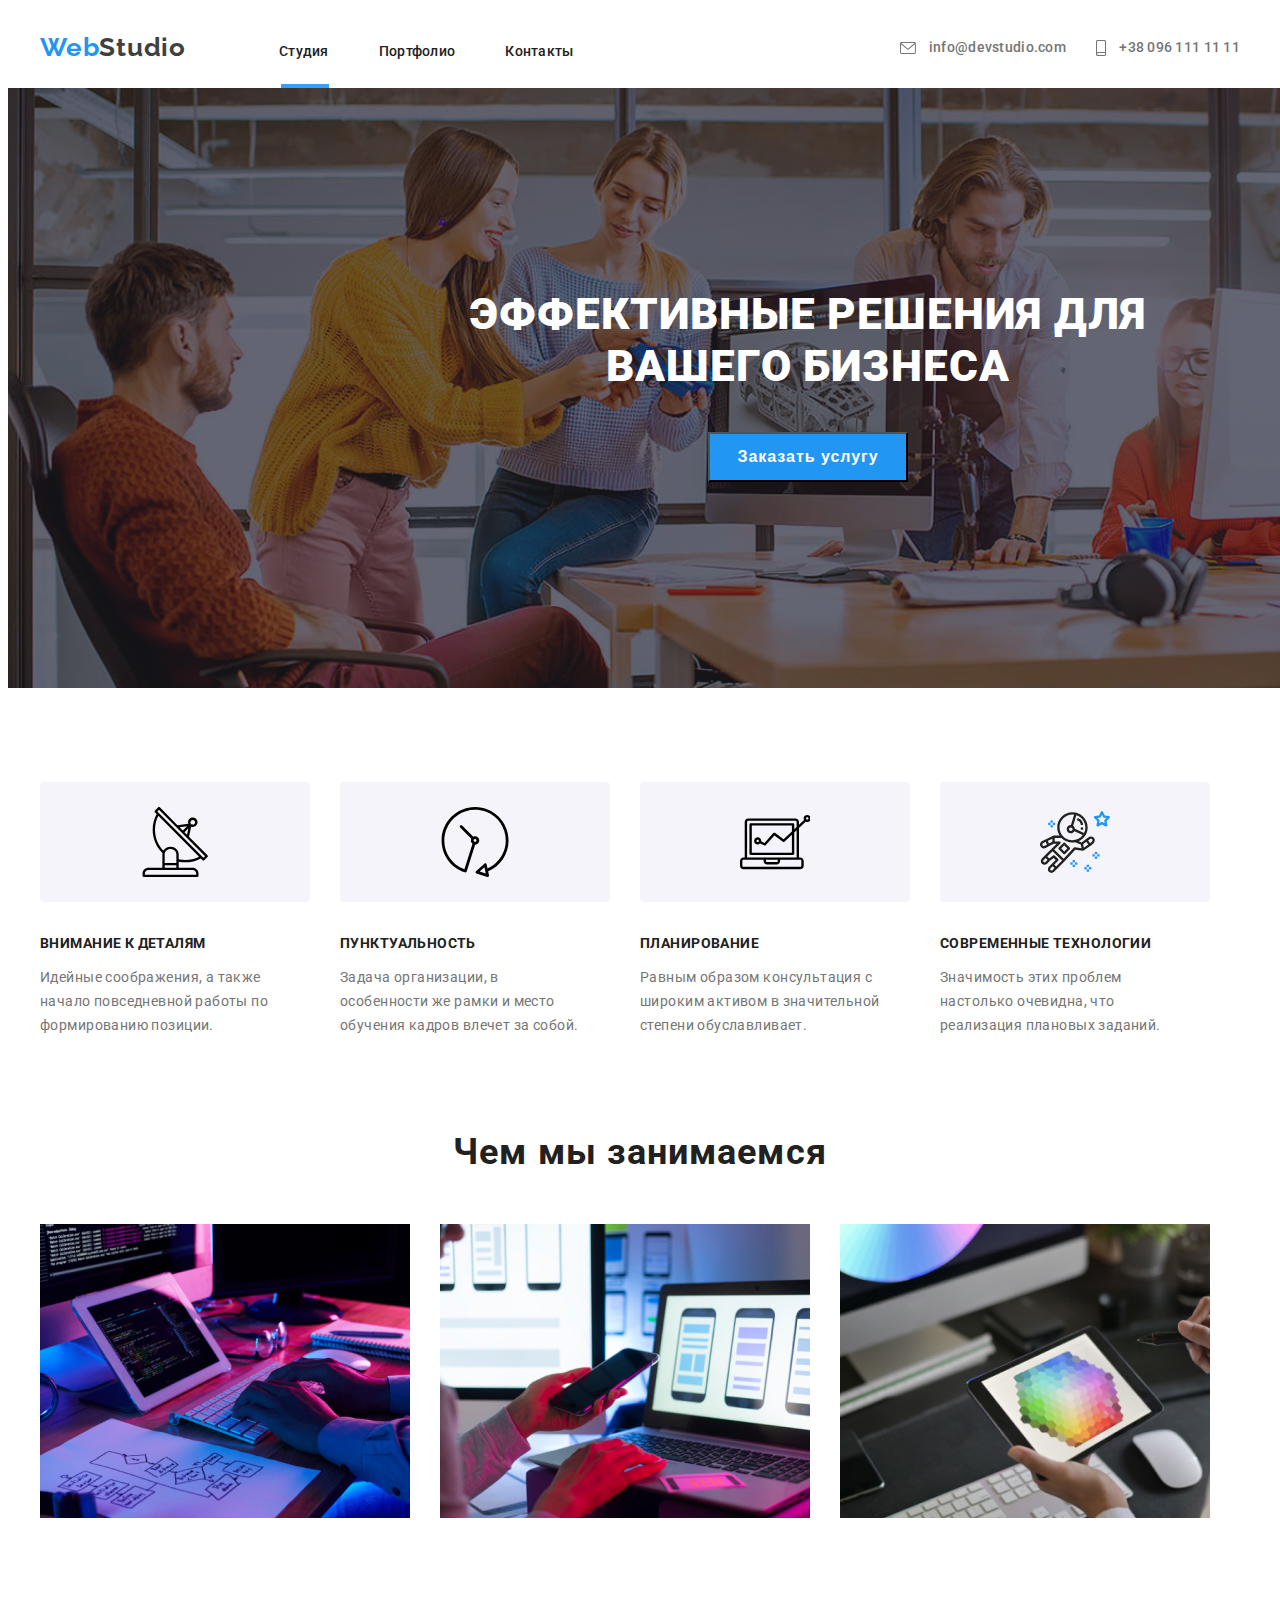
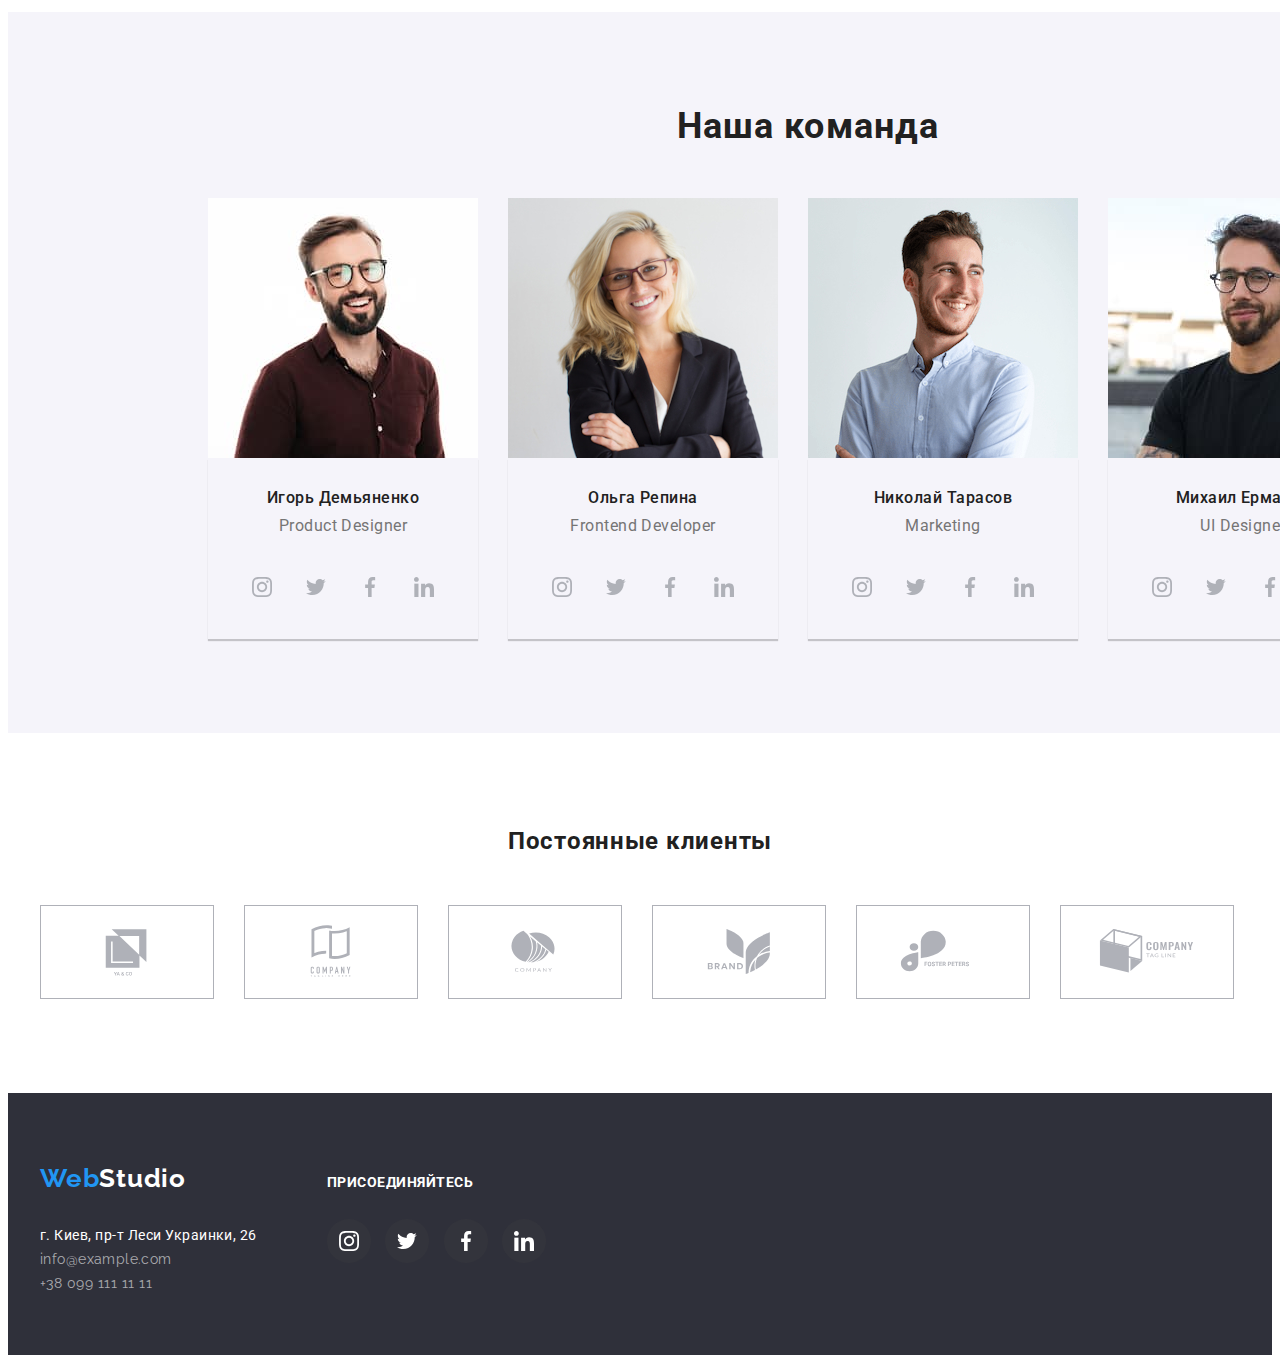
==== index.html @ 70ceb557 "Delete html tag and cleaned div" ====
<!DOCTYPE html>
<html lang="ru">

<head>
    <meta charset="UTF-8">
    <meta http-equiv="X-UA-Compatible" content="IE=edge">
    <meta name="viewport" content="width=device-width, initial-scale=1.0">
    <title>Document</title>
    <link rel="preconnect" href="https://fonts.googleapis.com">
    <link rel="preconnect" href="https://fonts.gstatic.com" crossorigin>
    <link
        href="https://fonts.googleapis.com/css2?family=Raleway:wght@700&family=Roboto:wght@400;500;700;900&display=swap"
        rel="stylesheet">
    <link rel="stylesheet" href="https://cdnjs.cloudflare.com/ajax/libs/modern-normalize/1.1.0/modern-normalize.min.css"
        integrity="sha512-wpPYUAdjBVSE4KJnH1VR1HeZfpl1ub8YT/NKx4PuQ5NmX2tKuGu6U/JRp5y+Y8XG2tV+wKQpNHVUX03MfMFn9Q=="
        crossorigin="anonymous" referrerpolicy="no-referrer" />
    <link rel="stylesheet" href="./css/style.css"> 
</head>

<body class="basic-element">
    <header class="navigation">
        <!-- Main navigation unit -->
        <div class="container header-contents ">
            <nav class="nav-container">
                <a target="_self" href="./index.html" aria-label="Ссылка на страницу" class="logo page-for-logo"><span
                        class="bluecolor">Web</span>Studio</a>

                <ul class="site-nav first-site-unit">
                    <li class="item-1"><a class="link current link-1" href="">Студия</a></li>
                    <li><a class="link link-1 " href="./portfolio.html" target="_self">Портфолио</a></li>
                    <li><a class="link link-1" href="">Контакты</a></li>
                </ul>
                
            </nav>
            <!-- Adress -->
               <ul class="list second-site-unit">
    <li class="contact"><a class="e-mail" href="mailto:info@devstudio.com">
            <svg class="contact-mail">
                <use href="./images/icons.svg/symbol-defs.svg#icon-mail-hover"></use>
            </svg>
            info@devstudio.com</a></li>
    <li class="contact-1"><a class="list-tel" href="tel.+380961111111">
            <svg>
                <use href="./images/icons.svg/symbol-defs.svg#icon-smartphone"></use>
            </svg>
            +38 096 111 11 11</a> </li>
</ul>
        </div>
    </header>
    <main class="caption">
        <section class="wrapper f-section" lang="ru">
            <div class="container container-hero">
                <h1 class="headline first-unit">Эффективные решения для вашего бизнеса</h1>
                <button class="btn button" data-modal-open type="button">Заказать услугу</button>
            </div>
        </section>
        <section class="section" lang="ru">
            <div class="container">
                <!--Characteristics of the company-->
                <h2 class="`title visually-hidden">Характеристики деятельности компании</h2> <!-- hidden -->
                <ul class="activity-list">
                    <li class="items">
                        <a class="rectangle" href="">
                            <svg class="pic-1" width="70" height="70">
                                <use href="./images/icons.svg/symbol-defs.svg#icon-workflow"></use>
                            </svg></a>
                        <h3>Внимание к деталям</h3>
                        <p class="item-1">Идейные соображения, а также начало повседневной работы по формированию позиции.<p>
                    </li>
                    <li class="items">
                        <a class="rectangle" href="">
                            <svg class="pic-1" width="70" height="70">
                                <use href="./images/icons.svg/symbol-defs.svg#icon-time"></use>
                            </svg></a>
                        <h3>ПУНКТУАЛЬНОСТЬ</h3>
                        <P class="item-1">Задача организации, в особенности же рамки и место обучения кадров влечет за
                            собой.</P>
                    </li>
                    <li class="items">
                        <a class="rectangle" href="">
                            <svg class="pic-1" width="70" height="70">
                                <use href="./images/icons.svg/symbol-defs.svg#icon-icon-assets"></use>
                            </svg></a>
                        <h3>ПЛАНИРОВАНИЕ</h3>
                        <p class="item-1">Равным образом консультация с широким активом в значительной степени
                            обуславливает.</p>
                    </li>
                    <li class="items">
                        <a class="rectangle" href="">
                            <svg class="pic-1" width="70" height="70">
                                <use href="./images/icons.svg/symbol-defs.svg#icon-icon-curiosity"></use>
                            </svg></a>
                        <h3>СОВРЕМЕННЫЕ ТЕХНОЛОГИИ</h3>
                        <p class="item-1">Значимость этих проблем настолько очевидна, что реализация плановых заданий.
                        </p>
                    </li>
                </ul>
            </div>
        </section>
        <!-- Company activty -->
        <section class="section" lang="ru">
            <div class="container block-list">
                <h2 class="subtitle-1">Чем мы занимаемся</h2>
                <ul class="worker-list">
                    <li class="picture"><img src="./images/photo1.jpg" alt="Разработка интернет-магазина" width="370">
                    </li>
                    <li class="picture"><img src="./images/photo2.jpg" alt="Рекламируем ваш продукт" width="370"></li>
                    <li class="picture"><img src="./images/photo3.jpg" alt="Аналитика качества графического содержания"
                            width="370">
                    </li>
                </ul>
            </div>
        </section>
        <!-- Community -->
        <section class="section bussines-box" lang="ru">
            <div class="container area">
                <h2 class="subtitle-2">Наша команда</h2>
                <ul class="spesialist">

                    <li class="list-employee">
                        <img src="./images/teamsimg(1).jpg " alt="Игорь Демьяненко" />
                        <div class="card">
                            <h3 class="team">Игорь Демьяненко</h3>
                            <p class="desc" lang="en">Product Designer</p>  
                          <ul>
                            <li><a class="icon-png icon-1" href="">
                                <svg class="networks">
                                    <use href="./images/icons.svg/symbol-defs.svg#icon-instagram-icon"></use>
                                </svg></a></li>
                            <li><a class="icon-png icon-2" href="">
                                <svg class="networks">
                                    <use href="./images/icons.svg/symbol-defs.svg#icon-twitter-icon"></use>
                                </svg></a></li>
                            <li><a class="icon-png icon-3" href="">
                                <svg class="networks">
                                    <use href="./images/icons.svg/symbol-defs.svg#icon-facebook-icon"></use>
                                </svg></a></li>
                            <li><a class="icon-png icon-4" href="">
                                <svg class="networks">
                                    <use href="./images/icons.svg/symbol-defs.svg#icon-linkedin-icon"></use>
                                </svg></a>
                            </li>
                        </ul>
                        </div>
                    </li>
                    <li class="list-employee">
                        <img src="./images/teamsimg(2).jpg" alt="Ольга Репина" />
                        <div class="card">
                            <h3 class="team">Ольга Репина</h3>
                            <p class="desc" lang="en">Frontend Developer</p>
                        <ul>
                            <li><a class="icon-png icon-1" href="">
                                <svg class="networks">
                                    <use href="./images/icons.svg/symbol-defs.svg#icon-instagram-icon"></use>
                                </svg></a></li>
                            <li><a class="icon-png icon-2" href="">
                                <svg class="networks">
                                    <use href="./images/icons.svg/symbol-defs.svg#icon-twitter-icon"></use>
                                </svg></a></li>
                            <li><a class="icon-png icon-3" href="">
                                <svg class="networks">
                                    <use href="./images/icons.svg/symbol-defs.svg#icon-facebook-icon"></use>
                                </svg></a></li>
                            <li><a class="icon-png icon-4" href="">
                                <svg class="networks">
                                    <use href="./images/icons.svg/symbol-defs.svg#icon-linkedin-icon"></use>
                                </svg></a></li>
                        </ul>
                        </div>
                    </li>
                    <li class="list-employee">
                       <img src="./images/teamsimgimg(3).jpg" alt="Николай Тарасов" />
                        <div class="card"> 
                            <h3 class="team">Николай Тарасов</h3>
                            <p class="desc" lang="en">Marketing</p>
                        <ul>
                            <li><a class="icon-png icon-1" href="">
                                <svg class="networks">
                                    <use href="./images/icons.svg/symbol-defs.svg#icon-instagram-icon"></use>
                                </svg></a></li>
                            <li><a class="icon-png icon-2" href="">
                                <svg class="networks">
                                    <use href="./images/icons.svg/symbol-defs.svg#icon-twitter-icon"></use>
                                </svg></a></li>
                            <li><a class="icon-png icon-3" href="">
                                <svg class="networks">
                                    <use href="./images/icons.svg/symbol-defs.svg#icon-facebook-icon"></use>
                                </svg></a></li>
                            <li><a class="icon-png icon-4" href="">
                                <svg class="networks">
                                    <use href="./images/icons.svg/symbol-defs.svg#icon-linkedin-icon"></use>
                                </svg></a></li>
                        </ul>
                        </div>
                    </li>
                    <li class="list-employee">
                        <img src="./images/teamsimgimg(4).jpg" alt="Михаил Ермаков"/>
                        <div class="card">
                            <h3 class="team">Михаил Ермаков</h3>
                            <p class="desc" lang="en">UI Designer</p>
                        <ul>
                            <li><a class="icon-png icon-1" href="">
                                <svg class="networks">
                                    <use href="./images/icons.svg/symbol-defs.svg#icon-instagram-icon"></use>
                                </svg></a></li>
                            <li><a class="icon-png icon-2" href="">
                                <svg class="networks">
                                    <use href="./images/icons.svg/symbol-defs.svg#icon-twitter-icon"></use>
                                </svg></a></li>
                            <li><a class="icon-png icon-3" href="">
                                <svg class="networks">
                                    <use href="./images/icons.svg/symbol-defs.svg#icon-facebook-icon"></use>
                                </svg></a></li>
                            <li><a class="icon-png icon-4" href="">
                                <svg class="networks">
                                    <use href="./images/icons.svg/symbol-defs.svg#icon-linkedin-icon"></use>
                                </svg></a></li>
                </ul>
                        </div>
            </div>
                    </li>
                </ul>
            </div>
        </section>
        <section class="section customers-of-companies">
            <div class="icon-client">
            <h2>Постоянные клиенты</h2>
            <ul class="customers icon-svg">
                <li>
                        <a class="figure" href="">
                        <svg class="company">
                            <use  href="./images/icons.svg/symbol-defs.svg#icon-icon-logo"></use>
                        </svg></a>
                </li>
                <li>
                        <a class="figure" href="">
                        <svg class="company-2">
                            <use  href="./images/icons.svg/symbol-defs.svg#icon-icon-logo-1"></use>
                        </svg></a>
                </li>
                <li>
                        <a class="figure" href="">
                            <svg class="company-3">
                                <use href="./images/icons.svg/symbol-defs.svg#icon-icon-logo-2"></use>
                            </svg></a>
                </li>
                <li>
                        <a class="figure" href="">
                        <svg class="company-4">
                            <use href="./images/icons.svg/symbol-defs.svg#icon-icon-logo-3"></use>
                        </svg></a>
                </li>
                <li>
                        <a class="figure" href="">
                        <svg class="company-5">
                            <use href="./images/icons.svg/symbol-defs.svg#icon-icon-logo-4"></use>
                        </svg></a>
                </li>
                <li>
                        <a class="figure" href="">
                        <svg class="company-6">
                            <use href="./images/icons.svg/symbol-defs.svg#icon-icon-logo-5"></use>
                        </a>
                </li>
            </ul>
            </div>
        </section>
    </main>
    <!--The end of the main content-->
    <footer class="basement">
        <div class="container block">
            <!-- Basement site -->
            <div class="contact">
            <a class="logotype grow-pad centering" aria-label="Ссылка на страницу" href="./index.html"><span
                    class="site-link">Web</span>Studio</a>
            <address class="info">
                <p class="contact-details no-italic"> г. Киев, пр-т Леси Украинки, 26 </p>
                <a class="link-mail no-italic centering" href="mailto:info@example.com">info@example.com </a><br>
                <a class="title-link no-italic centering" href="tel.+380991111111"> +38 099 111 11 11</a>
            </address>
           </div>
            <div class="block-icon">
            <p class="text"> Присоединяйтесь </p>
            <ul class="bottom-list-icon">
                <li>
                <a class="link-icon icon-1" href="">
                    <svg class="below-icons">
                        <use href="./images/icons.svg/symbol-defs.svg#icon-instagram"></use>
                    </svg></a>
                <a class="link-icon icon-2" href="">
                    <svg class="below-icons">
                        <use href="./images/icons.svg/symbol-defs.svg#icon-twitter"></use>
                    </svg></a>
                <a class="link-icon icon-3" href="">
                    <svg class="below-icons">
                        <use href="./images/icons.svg/symbol-defs.svg#icon-facebook"></use>
                    </svg></a>
                <a class="link-icon icon-4" href="">
                    <svg class="below-icons">
                        <use href="./images/icons.svg/symbol-defs.svg#icon-linkedin"></use>
                    </svg></a>
                </li>
            </ul>
            </div>
        </div>
    </footer>
    <div class="backdrop is-hidden" data-modal>
        <div class="modal">
            <p>Lorem ipsum, dolor sit amet consectetur adipisicing elit. Sed repudiandae accusamus nobis impedit doloribus
                harum quo in praesentium dicta nulla fugiat voluptates officiis, natus rem facilis eos, dolore modi odit.
                Quisquam reiciendis quo sit. Cupiditate amet quos ipsum, nobis similique optio dolore tempore magnam illum
                magni aliquid cumque quam, vel ipsa consequatur! Adipisci vitae atque natus id sed porro nesciunt!</p>
                <button class="modal-button-close" data-modal-close>
                <svg class="close-btn">
                    <use href="./images/icons.svg/symbol-defs.svg#icon-close-icone"></use>
                </svg></button>
        </div>
    </div>   
    <script src="./js/modal.js"></script>
</body>

</html>
---- css/style.css ----
:root {
  --basic-bg-color: #2196f3;
  --primery-item-color: #757575;
  --internal-light-dark: #ffffff;
  --permanent-color: rgba(255, 255, 255, 0.6);
}

ul {
  list-style: none;
  margin: 0;
  padding: 0;
}
a {
  text-decoration: none;
}
ul {
    margin-block-start: 0em;
    margin-block-end: 0em;
    margin-inline-start: 0px;
    margin-inline-end: 0px;
    padding-inline-start: 0px;
}
/* Шрифт для логотипа */
.logo .bluecolor {
color: #2196F3;
}
.logo {
  color: black;
  font-family: Raleway, sans-serif;
  font-weight: bold;
  font-size: 26px;
  line-height: 1.19;
  letter-spacing: 0.03em;
  margin: 0;
  padding: 0;
}
/* Add blue color for style focus */
.logo:focus {
  color: #080545;
}
/* Шрифт навигации */
.site-nav .item-1 > a {
  font-weight: 500;
  font-size: 14px;
  line-height: 1.14;
  letter-spacing: 0.02em;
  color: #212121;
  transition: background-color 250ms cubic-bezier(0.4, 0, 0.2, 1); 
}
/* Add ps-style focus for item1 */
.site-nav .item-1 a:focus {
  color: #2196f3;
}
/* Шрифт навигации */
.site-nav a {
  font-weight: 500;
  font-size: 14px;
  line-height: 1.14;
  letter-spacing: 0.02em;
  color: #212121;
}


/* Add ps-style hover and active for nav unit */

.site-nav .item-1 .link:hover,
.site-nav .item-1 .link:active {
  color: #2196f3;
  
}
.site-nav .link:hover,
.site-nav .link:active {
  color: #2196f3; 
}
.site-nav .link:focus {
  color: #080545;
}
.list .list-tel:hover {
color: #2196F3;
}
/* Bright-hover-icons */
.list .e-mail:hover {
color: #2196F3;  
}
.e-mail:hover .contact-mail {
  fill: var(--basic-bg-color);
}
.contact-1:hover svg {
  fill: rgba(33, 150, 243, 1);
}
/* Дополнительная навигация */
.e-mail {
  font-weight: 500;
  font-size: 14px;
  line-height: 1.14;
  letter-spacing: 0.02em;
  color: #2196f3;
  transition-property: background-color;
  transition-duration: 250ms ;
  transition-timing-function: cubic-bezier(0.4, 0, 0.2, 1);
  animation-delay: 500ms;
}
/* Add style focus for adittional block */
.list-tel .title:focus,
.e-mail:focus {
  color: #080545;
}
h3 {
    margin-block-start: 0em;
    margin-block-end: 0em;
    margin-inline-start: 0px;
    margin-inline-end: 0px;
}
/* Дополнительная навигация */
.title {
  font-style: normal;
  font-weight: 500;
  font-size: 14px;
  line-height: 1.17;
  letter-spacing: 0.02em;
  color: var(--basic-bg-color);
}
.list .list-tel {
  font-style: normal;
  font-weight: 500;
  font-size: 14px;
  padding-top: 32px;
  padding-bottom: 32px; 
  color: #757575;
  line-height: 1.14;                      
  letter-spacing: 0.02em;
  transition-property: color;
  transition-duration: 250ms ;
  transition-timing-function: cubic-bezier(0.4, 0, 0.2, 1);
  animation-delay: 500ms;
}
 .list .e-mail {
  font-style: normal;
  font-weight: 500;
  font-size: 14px;
  padding-top: 32px;
  padding-bottom: 32px; 
  line-height: 1.14;
  letter-spacing: 0.02em;
  color: #757575;
  transition-property: color;
  transition-duration: 250ms ;
  transition-timing-function: cubic-bezier(0.4, 0, 0.2, 1);
  animation-delay: 500ms;

}
.list {
  display: flex;
  margin: 0;
  padding: 0;
  margin-left: auto;
}
.list .contact-mail {

  width: 16px;
  height: 12px;
}
.list svg {
  width: 10px;
  height: 16px;
  margin-right: 10px;
  vertical-align: middle;
  fill: rgba(117, 117, 117, 1);
  transition: fill 350ms linear 1s;
}
.contact-mail {
  width: 10px;
  height: 16px; 
}
/*Add a ps-style focus for adittional block */
.aside .tel:focus {
  color: #2196f3;
}
/* The beginning of the main content */

.caption h1,
h2,
h3 {
  color: #212121;
  margin: 0;
  padding: 0;
  list-style: none;
}
/* letter-spacing */
.caption h2,
h3, h4 {
  letter-spacing: 0.03em;
}
h4 {
font-size: 36px;
font-weight: 700;
text-align: center;
line-height: 1.17;
font-style: normal;
}
.caption p {
  letter-spacing: 0.03em;
}
.f-section{
  width: 1600px;
  margin-left: auto;
  margin-right: auto;
}

/*Color page*/
.wrapper {
   height: 600px;
   background-image: linear-gradient(
  to right,
  rgba(47, 48, 58, 0.4),
  rgba(47, 48, 58, 0.4)),
  url("../images/img-overlay.svg");
 
}
/*Color page*/


/* Header-1 */
.wrapper .first-unit {
  display: flex;
  word-wrap: break-word;
  font-weight: 900;
  font-size: 44px;
  text-transform: uppercase;
  text-align: center;
  color: #ffffff; 
  width: 800px;
  padding-top: 200px;
  margin-bottom: 40px;
  margin-left: auto;
  margin-right: auto;
}

/* Button */
.wrapper .btn {
  width: 200px;
  height: 50px;
  align-items: center;
  align-content: center;
  justify-content: center;
  color: #ffffff;
  background-color: var(--basic-bg-color);
  list-style: none;
  font-weight: 700;
  font-size: 16px;
  line-height: 1.87;
  letter-spacing: 0.06em;
  display: block;
  padding-bottom: 210px;
}

/* "List" */
.activity-list .items p {
  font-weight: 400;
  font-size: 14px;
  line-height: 1.71;
  padding-right: 30px;
}
.activity-list .items h3 {
  font-weight: 700;
  font-size: 14px;
  line-height: 1.71;
  letter-spacing: 0.03em;
  margin-top: 30px;
  text-transform: uppercase;
  margin-bottom: 10px;
  color: #212121;
  text-align: left;
}
.section .activity-list .item-1 {
  color: var(--primery-item-color);
}
.section .subtitle-1 {
  font-weight: 700;
  font-size: 36px;
  line-height: 1.16;
  color: #212121;
}
.section .subtitle-2 {
  width: 100%;
  font-weight: 700;
  font-size: 36px;
  line-height: 1.16;
  text-align: center;
  color: #212121;
}
.section .spesialist .team {
  font-weight: 500;
  font-size: 16px;
  line-height: 1.19;
  text-align: center;
  color: #212121;
}
.section .desc {
  font-weight: 400;
  font-size: 16px;
  line-height: 1.18;
  text-align: center;
  color: #757575;
  margin-top: 10px;
  margin-bottom: 30px;
}
/* The beginning of the Footer */
.basement {
  letter-spacing: 0.03em;
  background-color: #2f303a;
  padding-top: 60px; 
  padding-bottom: 60px;
  width: auto;
  padding-left: 15px;
  padding-right: 15px;
  margin-left: auto;
  margin-right: auto;
  
}
/* Шрифт к футтеру logo*/
.logotype .site-link {
  font-weight: 700;
  font-size: 26px;
  line-height: 1.93;
  color: #2196f3;
}

.basement .centering {
  font-weight: 700;
  font-size: 26px;
  line-height: 1.93;
  color: white;
  padding-top: 9px;
}
/* Значение в адресе */
.contact-details {
  font-weight: 400;
  font-size: 14px;
  line-height: 1.71;
  color: #ffffff;
  padding-top: 20px;
}
.info .link-mail {
  font-weight: 400;
  font-size: 14px;
  line-height: 1.71;
  color: rgba(255, 255, 255, 0.6);
}
.basement .info .no-italic {
  font-style: normal;
}
.basement .info .title-link {
  font-weight: 400;
  font-size: 14px;
  line-height: 1.71;
  color: rgba(255, 255, 255, 0.6);
}


/* Start flexbox model */

  .customers-of-companies {
  width: 1200px;
  padding-left: 15px;
  padding-right: 15px;
  margin-left: auto;
  margin-right: auto;
  margin-bottom: 94px;
  }


 .section {
  margin-top: 94px;
 }
 img {
  display: block;
  padding: 0px;
  margin: 0px;
 }
 .container {
  width: 1200px;
  padding-left: 15px;
  padding-right: 15px;
  margin-left: auto;
  margin-right: auto;
}

.bussines-box {
 width: 1600px;
 background-color: #F5F4FA;
 margin-left: auto;
 margin-right: auto;
 padding-top: 94px;
 padding-bottom: 94px;
}
area {
    width: 1200px;
    margin-left: auto;
    margin-right: auto;
    background-color: #F5F4FA;
}

.head-container {
  display: flex;
 
}
.first-site-unit {
  display: inline-flex;
  align-items: baseline;
  margin-left: 93px;
}

.nav-container  {
  display: flex;
  flex-direction: row;
  align-items: baseline;
  text-align: center;
}
.header-contents {
 display: flex; 
 align-self: baseline;
}
/* Margin for header */
.site-nav li {
  display: inline-flex;
  align-items: center;
  margin-right: 50px;
}
.site-nav li:last-child {
 margin-right: 0; 
}
.nav-container .page-for-logo {
  display: inline-flex;
  align-items: center;
}

.second-site-unit .contact {
 display: inline-flex;
 flex-direction: row-reverse;
 margin-right: 30px;
 vertical-align: middle;
 transition-property: background-color;
 transition-duration: 250ms ;
 transition-timing-function: cubic-bezier(0.4, 0, 0.2, 1);
 animation-delay: 500ms;
}
.second-site-unit > .contact-1 {
 display: inline-flex;
 flex-direction: row-reverse;
 align-self: center;
 vertical-align: middle;
 transition-property: background-color;
 transition-duration: 250ms ;
 transition-timing-function: cubic-bezier(0.4, 0, 0.2, 1);
 animation-delay: 500ms;

}

/* Start wrapper padding */
.wrapper .button {
padding: 0px;
margin: 0px;
display: flex;
margin-left: auto;
margin-right: auto;
transition-property: background-color;
 
}
/* hidden h2 */
.sub-title {
  visibility: hidden;
}
.activity-list {
display: flex;
}
.activity-list .items {
  flex-basis: 270px;
  margin-right: 30px;
}
.activity-list .items:last-child {
 margin-right: 0px;
}
 /* ADD PICTURES SVG */
.rectangle {
  display: inline-flex;
  justify-content: center;
  align-items: center;
  width: 270px;
  height: 120px;
  background-color: #F5F4FA;
  border-radius: 4px;
  text-decoration: none;
}
.pic-1 {
width: 70px;
height: 70px;
}
.pic-1 use {
    width: 100%;
}
 /* ADD ICONS SVG */  /* ADD ICONS SVG */
.networks {
  fill: #AFB1B8;
  width: 20px;
  height: 20px;

}
 .networks {
  fill:rgba(175, 177, 184, 1); 
 }
.icon-png {
  display: inline-flex;
  align-items: center;
  justify-content: center;
  width: 44px;
  height: 44px;
  margin: 0;
  padding: 0;
  list-style:none;
  border-radius: 50%;
  flex-wrap: nowrap;
  transition-property: background-color, fill;
  transition-duration: 250ms ;
  transition-timing-function: cubic-bezier(0.4, 0, 0.2, 1);
  animation-delay: 500ms;
}
.icon-png:hover .networks use{
 fill: rgba(255, 255, 255, 1);
}
/* .Customers our studio*/
.icon-client > h2 {
  margin-bottom: 50px;
}
.figure {
  display: flex;
  align-items: center;
  width: 100%;
  height: 92px;
  justify-content: center;
  text-decoration: none;
}
.figure svg {
  fill: rgba(175, 177, 184, 1);  
}
.figure:hover svg {
  fill:  rgba(33, 150, 243, 1);
}
.customers > li:hover {
border: 1px solid  rgba(33, 150, 243, 1);
}
.customers{
  display: flex;
  list-style-type: disc;
  margin-block-start: 0em;
  margin-block-end: 0em;
  margin-inline-start: 0px;
  margin-inline-end: 0px;
  padding-inline-start: 0px;
  list-style: none;
} 
.customers > li {
 transition: border 260ms linear 0.27s;
 flex-basis: calc((100%-150px)/6);
 margin-right: 30px; 
 min-width: none;width: 172px;
 min-height: 92px;
 border: 1px solid rgba(175, 177, 184, 1)
;
}
.customers > li:nth-last-child(-n+1) {
  margin-right: 0px; 
}
.icon-svg {
  display: flex;
}


.company {
  width: 106px;
  height: 60px;
}
.company-2 {
   width: 106px;
  height: 60px;
}
.company-3 {
   width: 106px;
  height: 60px;
}
.company-4 {
  width: 106px;
  height: 60px;
}
.company-5 {
  width: 106px;
  height: 60px;
}
.company-6 {
  width: 106px;
  height: 60px;
}
/* Footer */

.container p {
font-style: normal;
font-weight: 700; 
font-size: 14px;
line-height: 1.17;
letter-spacing: 0,3;
color: #ffffff;
}

.list-employee a:hover {
   background-color: #2196f3;
}
.bottom-list-icon a:hover {
   background-color: #2196f3;
}

/* Icon for footer */         /* Icon for footer */
.block {
  display: flex;
  align-items: baseline;
}
.below-icons {
  display: flex;
  align-items: flex-end;
  justify-content: center;
  width: 20px;
  height: 20px;
  fill: rgba(255, 255, 255, 1);
}
.block-icon ul {
  display: flex;
  list-style-type: none;
  margin-block-start: 0em;
  margin-block-end: 0em;
  margin-inline-start: 0px;
  margin-inline-end: 0px;
  padding-inline-start: 0px;
}

.link-icon {
  display: inline-flex;
  align-items: center;
  justify-content: center;
  background-color: #4241413d;
  width: 44px;
  height: 44px;
  margin: 0;
  padding: 0;
  list-style:none;
  border-radius: 50%;
  flex-wrap: nowrap;
  transition-property: background-color;
  transition-duration: 250ms ;
  transition-timing-function: cubic-bezier(0.4, 0, 0.2, 1);
  animation-delay: 500ms;
  margin-right: 10px;
}
.block-icon {
  margin-left: 70px;
}
.block-icon .text {
font-style: normal;
font-weight: 700;
font-size: 14px;
line-height: 1,72; 
text-transform: uppercase;
}

/* HOVER FOR ICONS */



.block-list {
  display: flex;
  flex-direction: column;
}

.worker-list {
  display: flex;
  
}

.worker-list .picture {
  display: block;
  width: 370px;
  height: 294px;
  margin-right: 30px;
}
.worker-list .picture:nth-last-child(-n+1) {
  margin-right: 0px; 
}
.worker-list{
  display: flex;
}
.subtitle-1 {
text-align: center;
margin-bottom: 50px;
}
.subtitle-2{
  text-align: center;
  margin-bottom: 50px;
}

.spesialist {
  display: flex;
  align-items: center;
  flex-wrap: no-wrap;
  padding-inline-start: 0px;
  margin-block-start: 0em;
  margin-block-end: 0em; 
}
.card {
width: 100%;
display: block;
box-shadow: 0px 2px 1px 0px #00000033;
background-color: rgba(255, 255, 255, 1)
width: 270px;
padding-top: 30px;
padding-bottom: 30px;
}

.spesialist > .list-employee {
  flex-basis: calc((100%-90px)/4);
  margin-right: 30px;
}
.spesialist > .list-employee:nth-last-child(-n+1) {
  margin-right: 0px;
}
p {
    display: block;
    margin-block-start: 0px;
    margin-block-end: 0px;
    margin-inline-start: 0px;
    margin-inline-end: 0px;
}
.list-employee > .team {
padding-top: 30px;
}
.list-employee .card ul {
  display: flex;
  justify-content: center;
  width: 100%;
}
.list-employee .card li {
  width: 44px;
  height: 44px;
  margin-right: 10px;
}
.list-employee .card li:last-of-type {
  margin-right: 0px;
}
.list-employee > .desc{
padding-top: 10px;

}
.footer-block > a,
.footer-block .info > p {
margin: 0;
padding: 0px;
}
.footer-block .info > p {
 padding-top: 20px;   
}

/* START PORTFOLIO PAGE */
/* START PORTFOLIO PAGE */
/* START PORTFOLIO PAGE */
/* START PORTFOLIO PAGE */
/* START PORTFOLIO PAGE */

:root {
  --background-color: #2f303a;
}
body {                                       
 font-family: Roboto, sans-serif;
}
.nav-container .bluecolor {
  font-family: Raleway, sans-serif;
}
.contact .centering {
  font-family: Raleway, sans-serif;
}
.container-1 .logo {
 font-family: Raleway, sans-serif; 
}
/* HEADING  */
body > h1,
h2,
h3 {
  text-align: center;
  font-size: 2;
  margin: 0;
  padding: 0;
}


.section .sub-header {
  visibility: hidden;
}
.main-content h1 {
  text-align: center;
  font-size: 2rem;
}
.main-content h2 {
  text-align: center;
  font-size: 2.2;
}
.main-content h3 {
  font-size: 2;
}
/* Helping items */
ul {
  list-style: none;
}
a,
button {
  text-decoration: none;
}
header {
  letter-spacing: 0.02em;
}
main {
  letter-spacing: 0.06em;
}
footer {
  letter-spacing: 0.03em;
}
/* Site header begins */
.logo {
  font-family: Raleway;
  font-weight: 700;
  font-size: 26px;
  line-height: 1.19;
  color: #404040;
}
.logo .half-1 {
  color: #2196f3;
}
/* Pages color */
.title .title-1 {
  font-family: Roboto;
  font-weight: 500;
  font-size: 14px;
  line-height: 1.14;
  color: #212121;
  transition-property: background-color;
  transition-duration: 250ms ;
  transition-timing-function: cubic-bezier(0.4, 0, 0.2, 1);
  animation-delay: 500ms;
}


.sub-nav .title .title-2 {
  font-family: Roboto;
  font-weight: 500;
  font-size: 14px;
  line-height: 1.14;
  color:  #2196f3;
}
.item a {
  font-family: Roboto;
  transition-property: background-color;
  transition-duration: 250ms ;
  transition-timing-function: cubic-bezier(0.4, 0, 0.2, 1);
  animation-delay: 500ms;
  font-weight: 500;
  font-size: 14px;
  line-height: 1.14;
  color: #757575;
}
/* hidden the bottom */
.visually-hidden {
  position: absolute !important;
  clip: rect(1px 1px 1px 1px);
  clip: rect(1px, 1px, 1px, 1px);
  padding: 0 !important;
  border: 0 !important;
  height: 1px !important;
  width: 1px !important;
  overflow: hidden;
}

/* Add hover, focus and active(dark/blue color) for nav unit */
.sub-nav .title .title-2:focus,
.sub-nav .title .title-2:hover,
.title .title-2:active,
.title .title-1:focus,
.title .title-1:hover,
.title .title-1:active {
  color: #2196f3;
}
.item .e-mail:hover,
.item .e-mail:focus {
  color: #2196f3;
 
}
.item .tel:hover,
.item .tel:focus {
  color: #2196f3;
 
}
/* Main content */
.btn-option::selection {
 color:#212121;
font-weight:  500;
font-style: normal;
font-size: 16px; 
line-height: 1,6;
letter-spacing: 0,3;
text-align: center;
transition-property: background-color;
transition-duration: 250ms ;
transition-timing-function: linear;
animation-delay: 1000ms;
}



 .button .btn-option {
  font-weight: 500;
  font-size: 16px;
  line-height: 1, 62;
  text-align: center;
  letter-spacing: 0.03em;
  color:#212121;
  background-color: #F5F4FA;
  border-color:#F5F4FA;
}
*{outline: 0 !important;}
.titles .btn-option::-moz-focus-inner,
.titles .btn-option::-moz-focus-outer {
  border: 0;
} 
.titles .btn-option:hover,
.titles .btn-option:focus {
background-color: #2196F3;
color: #ffffff;
}

/* background div) */
.titles .btn {
  font-weight: 500;
  font-size: 16px;
  line-height: 1,62;
  text-align: center;
  letter-spacing: 0.03em;
  color: #ffffff;
  background-color: #2196f3;
  padding-top: 94px;
  
}
/* Projects commyuity */
.feature .paper {
  font-weight: 700;
  font-size: 18px;
  line-height: 2;
  letter-spacing: 0.06em;
  color: #212121;
  padding-left: 24px;
  padding-right: 24px;
  padding-top: 20px;
}
.section .feature p {
  font-weight: 400;
  font-size: 16px;
  line-height: 1.87;
  text-align: center;
  color: #757575;
}
/* End main content and footer starting */
.basement {
  background-color: var(--background-color);
}
.footer-box {
  width: auto;
  margin-top: 94px;
  background-color: #2F303A;
}
.logotype .web-link {
  color: #2196f3;
}
.basement a {
  color: #212121;
}
.basement .logotype {
  font-weight: 700;
  font-size: 26px;
  line-height: 1.19;
  letter-spacing: 0.03em;
  color: #ffffff;
}
.footerbox .link-1 .site {
  color: #2196f3;
}
.info .contact-details {
  font-weight: 400;
  font-size: 14px;
  line-height: 1.71;
  color: #ffffff;
}
.info .link-mail {
  font-style: normal;
  font-weight: normal;
  font-size: 14px;
  line-height: 1.71;
  letter-spacing: 0.03em;
  color: rgba(255, 255, 255, 0.6);
}
.info .web-link {
  font-style: normal;
  font-weight: normal;
  font-size: 14px;
  line-height: 1.71;
  letter-spacing: 0.03em;
  color: rgba(255, 255, 255, 0.6);
}
.basement .info .no-italic {
  font-style: normal;
}
*no-italic {
  font-style: normal;
}

.container-1 {
  padding-left: 15px;
  padding-right: 15px;
  margin-left: auto;
  margin-right: auto;
}

.sub-nav-unit {
  display: flex;
  justify-content: flex-end;
  height: 100%;
 
}
.sub-iteam-unit {
  display: flex;
  margin: 0;
  padding: 0;
  text-align: center;
  justify-content: center;
  padding-left: 160px;
}
.net-menu {
  display: flex;
  padding: 0;
  margin: 0;
  list-style: none;
  flex-direction: row;
  align-items: baseline;
  text-align: center;
  align-content: center;
}
/* Margin for header */
.logo {
  padding-top: 24px;
  padding-bottom: 25px;
}
 .dif-page {
  padding-top: 32px;
  padding-bottom: 32px;
  padding: 50px;
}
.title-1 {
 padding-top: 32px;
 padding-bottom: 32px;
}

.sub-iteam-unit .town {
 padding-left: auto;
 padding-right: 50px;
}
.button {
padding: 0px;
margin: 0px;
display: flex;
align-items: baseline;

margin-left: auto;
margin-right: auto;
align-items: center;
align-content: center;
justify-content: center;
vertical-align: middle;
padding-bottom: 50px;
}
.btn-option-size-first {
font-weight: 500;
font-size: 16px;
line-height: 1, 62;
text-align: center;
letter-spacing: 0.03em;
color:#212121;
background-color: #F5F4FA;
border-color:#F5F4FA; 
border-radius: 0px;
width: 73px;
height: 38px;
padding-left: 8px;
vertical-align: middle;
margin-right: 8px;
transition-property: background-color;
transition-duration: 250ms ;
transition-timing-function: cubic-bezier(0.4, 0, 0.2, 1);
animation-delay: 500ms;

}
.btn-option-size-second {
font-weight: 500;
font-size: 16px;
line-height: 1, 62;
text-align: center;
letter-spacing: 0.03em;
color:#212121;
background-color: #F5F4FA;
border-color:#F5F4FA; 
border-radius: 0px;
height: 38px;
padding-left: 8px;
margin-right: 8px;
}
.btn-option-size-third {
font-weight: 500;
font-size: 16px;
line-height: 1, 62;
text-align: center;
letter-spacing: 0.03em;
color:#212121;
background-color: #F5F4FA;
border-color:#F5F4FA; 
border-radius: 0px;
width: 145px;
height: 38px;
padding-left: 8px;
margin-right: 8px;
}
.btn-option-size-fourth {
font-weight: 500;
font-size: 16px;
line-height: 1, 62;
text-align: center;
letter-spacing: 0.03em;
color:#212121;
background-color: #F5F4FA;
border-color:#F5F4FA; 
border-radius: 0px;
width: 130px;
height: 38px;
padding-left: 8px;
margin-right: 8px;
}
.btn-option-size-fifth {
font-weight: 500;
font-size: 16px;
line-height: 1, 62;
text-align: center;
letter-spacing: 0.03em;
color:#212121;
background-color: #F5F4FA;
border-color:#F5F4FA; 
border-radius: 0px;
width: 103px;
height: 38px;
padding-left: 8px;
}

.list-of-file {
  padding: 0;
  margin: 0;
  list-style: none;
  flex-wrap: wrap;
  display: flex;
  margin-left: -30px;
  margin-top: -30px;
  margin-bottom: 94px;
}

.projects-box {
width: 366px;
background: #FFFFFF;
border: 1px solid #EEEEEE;
justify-items: self-start;
text-align: left;
}
.feature {
  margin: 0;
  padding: 0;
  width: 370px;
  height: 404px;
}

.list-of-file .feature > p {
margin-block-start: 0em;
margin-block-end: 0em;
margin-inline-start: 0px;
margin-inline-end: 0px;
}
.list-of-file .feature > h3 {
margin-block-start: 0px;
margin-block-end: 0em;
margin-inline-start: 0px;
margin-inline-end: 0px; 
}
.text {
  margin-bottom: 28px ;
}
.list-of-file > .feature {
  flex-basis: calc((100% - 3 * 30px)/3);
  list-style: none; 
  margin-left: 30px;
  margin-top: 30px;
} 

.basement > p {
  width: 145px;
  height: 31px;
}
.basement > a {
  width: 231px;
  height: 21px;
}
/* SVG ICONS   FOR      PORTFOLIO */
.container-1 {
  width: 1200px;
  padding-left: 15px;
  padding-right: 15px;
  margin-left: auto;
  margin-right: auto;
}
.join-there .text-1{
font-style: normal;
font-weight: 700;
font-size: 14px;
line-height: 1,72; 
text-transform: uppercase;
}

.footer-box .link-to-network {
  display: inline-block;
  background-color: #4241413d;
  width: 44px;
  height: 44px;
  margin: 0;
  padding: 0;
  list-style:none;
  border-radius: 50%;
  margin-bottom: 30px;

}
.circl {
  width: 20px;
  height: 20px;
  vertical-align: middle;
  padding-left: 12px;
  padding-right: 12px;
  margin-top: 12px; 
}
.join-there .text-1{
text-align: center;
padding: auto;
margin-bottom: 5px;
font-style: normal;
font-weight: 700;
font-size: 14px;
line-height: 1,72; 
text-transform: uppercase;
}
.bottom-list-icon {
  display: flex;
}

/* .backdrop */
.backdrop {
  position: fixed;
  top: 0;
  left: 0;
  width: 100%;
  height: 100%;
  background-color: rgba(0, 0, 0, 0.2);
  opacity: 1;
  transition: opacity 250ms cubic-bezier(0.4, 0, 0.2, 1);
}
.backdrop.is-hidden {
opacity: 0;
pointer-events: none;
transition: opacity 250ms cubic-bezier(0.4, 0, 0.2, 1);
}
.backdrop.is-hidden .modal {
  transform: translate(-50%,-50%) scale(1.45);
}
.modal {
  min-height: 581px;
  min-width: 528px;
  background-color: #fff;
  position: absolute;
  top: 50%;
  left: 50%;
  padding: 40px;
  transform: translate(-50%, -50%) scale(1);
  transition: transform 250ms cubic-bezier(0.4, 0, 0.2, 1);
}
.modal-button-close {
    position: absolute;
    top: 8px;
    right: 8px;
    width: 30px;
    height: 30px;
    border-radius: 50%;
    border: 1px solid rgba(0, 0, 0, 0.1);
    background-color: transparent;
    cursor: pointer;
    align-items: center;
    justify-content: center;
    display: flex;
}



/* Backlight Pages */
/* Backlight Pages */
/* Add backlights */
.site-nav .current:after  {
  position: relative;
  top: 24px;
  left: 0;
  padding: 0;
  margin: 0;
  color: #2196F3;
  cursor: pointer;
  max-width: 48px;
  min-height: 4px;
  margin-top: auto;
  margin-left: auto;
  text-decoration: underline;
  bottom: 0;
  content: '';
  background-color:rgba(33, 150, 243, 0.9);
  display: flex;
  align-items: flex-end;
}

 
/* Portfolio hover */
/* Portfolio hover */

.sub-nav  .current:after {
  position: relative;
  top: 32px;
  left: 0;
  padding: 0;
  margin: 0;
  color: #2196F3;
  background-color: rgba(33, 150, 243, 0.9);
  cursor: pointer;
  max-width: 78px;
  min-height: 4px;
  margin-top: auto;
  margin-left: auto;
  text-decoration: underline;
  bottom: 0;
  content: '';
  display: flex;
  align-items: flex-end;
}

.imagine-container{
  position: relative;
  display: inline-block;
  top: 0;
  bottom: 0;
  text-align: center;
  text-decoration: none;
}
 .hover-text {
  position: absolute;
  font-family: sans-serif;
  color: white;
  width: 370px;
  height: 294px;
  }

/* styling */
 .hover-text a:hover {
  opacity: 1; 
 }   
.hover-text a {
display: flex;

position: absolute;
margin-top: 50px;
justify-content: space-between;
font-size: 18px;
font-weight: 400;
padding-top: 40px;
padding-bottom: 40px;
padding-left: 30px;
padding-right: 20px;
color: #ffffff;
opacity: 0;
width: 322px;
height: 168px;
}
.hover-text:hover {
background: rgba(33, 150, 243, 0.9); 
opacity: 1;
 }
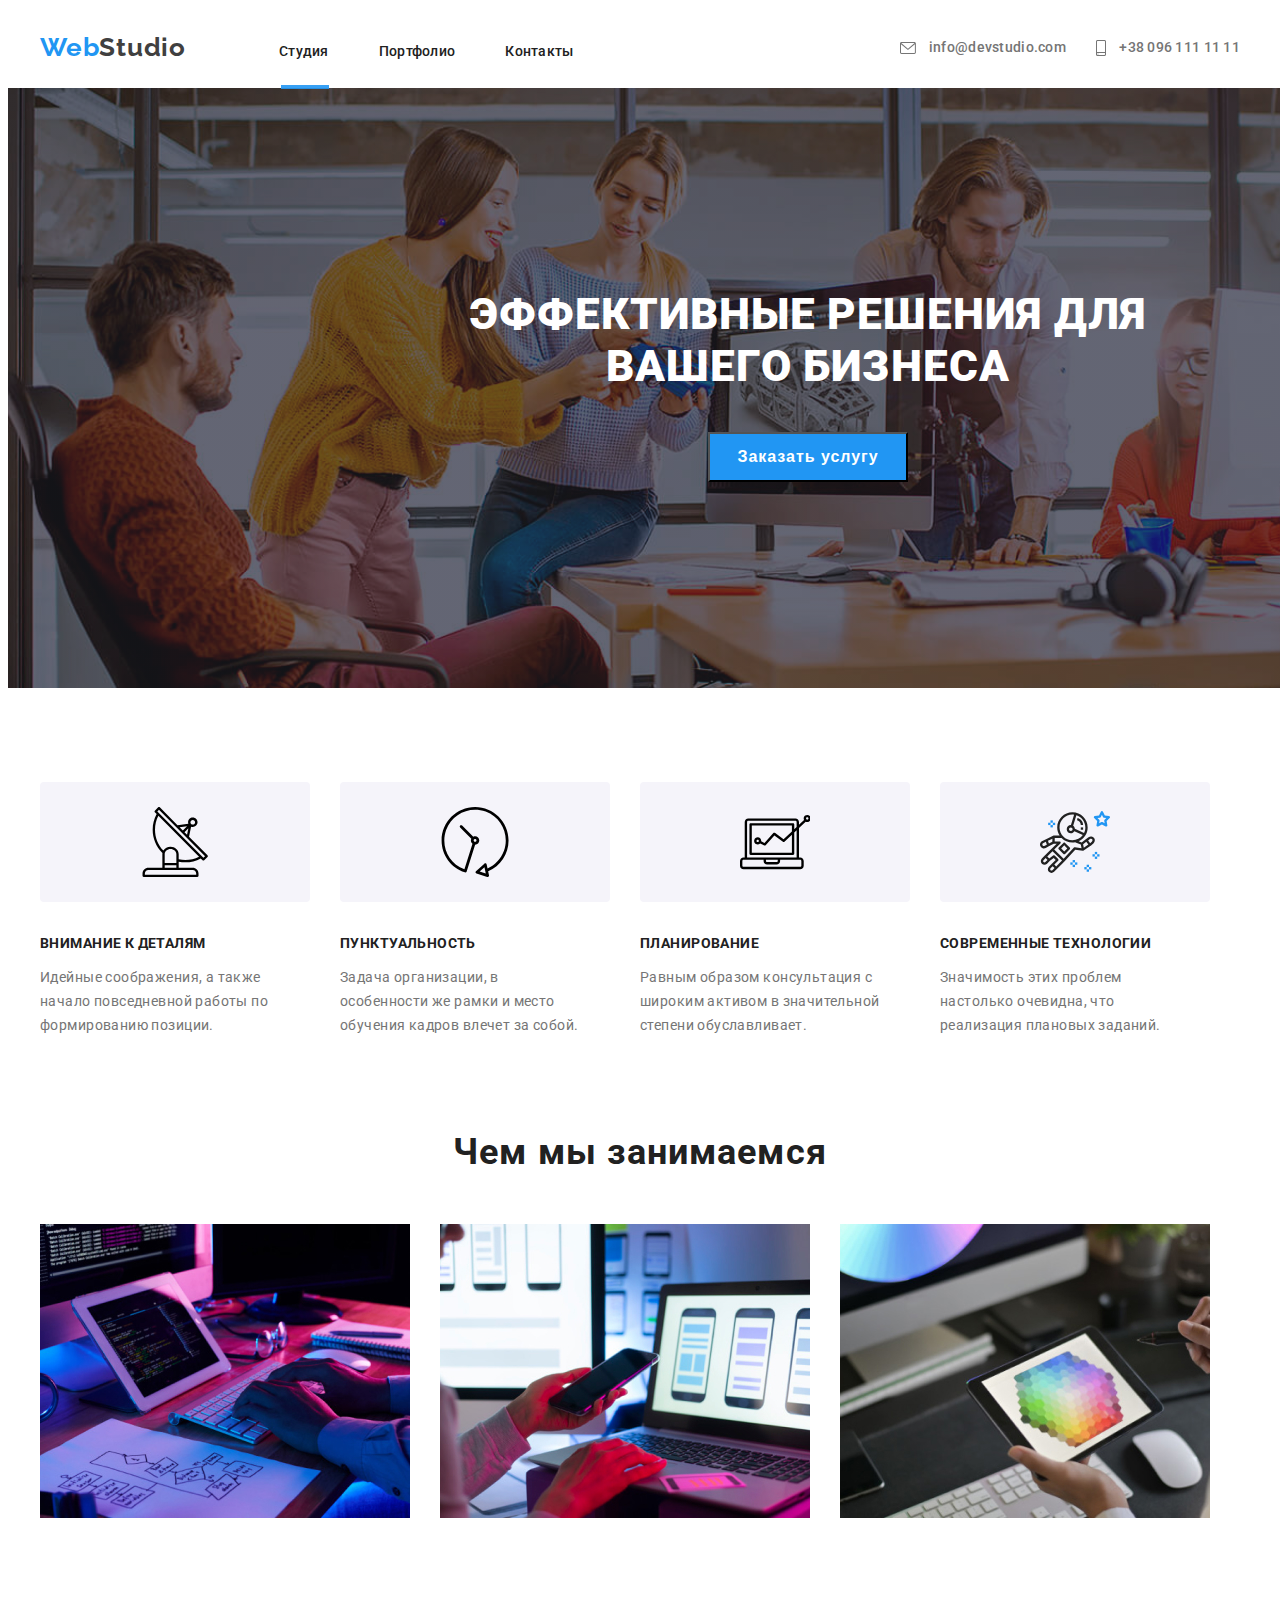
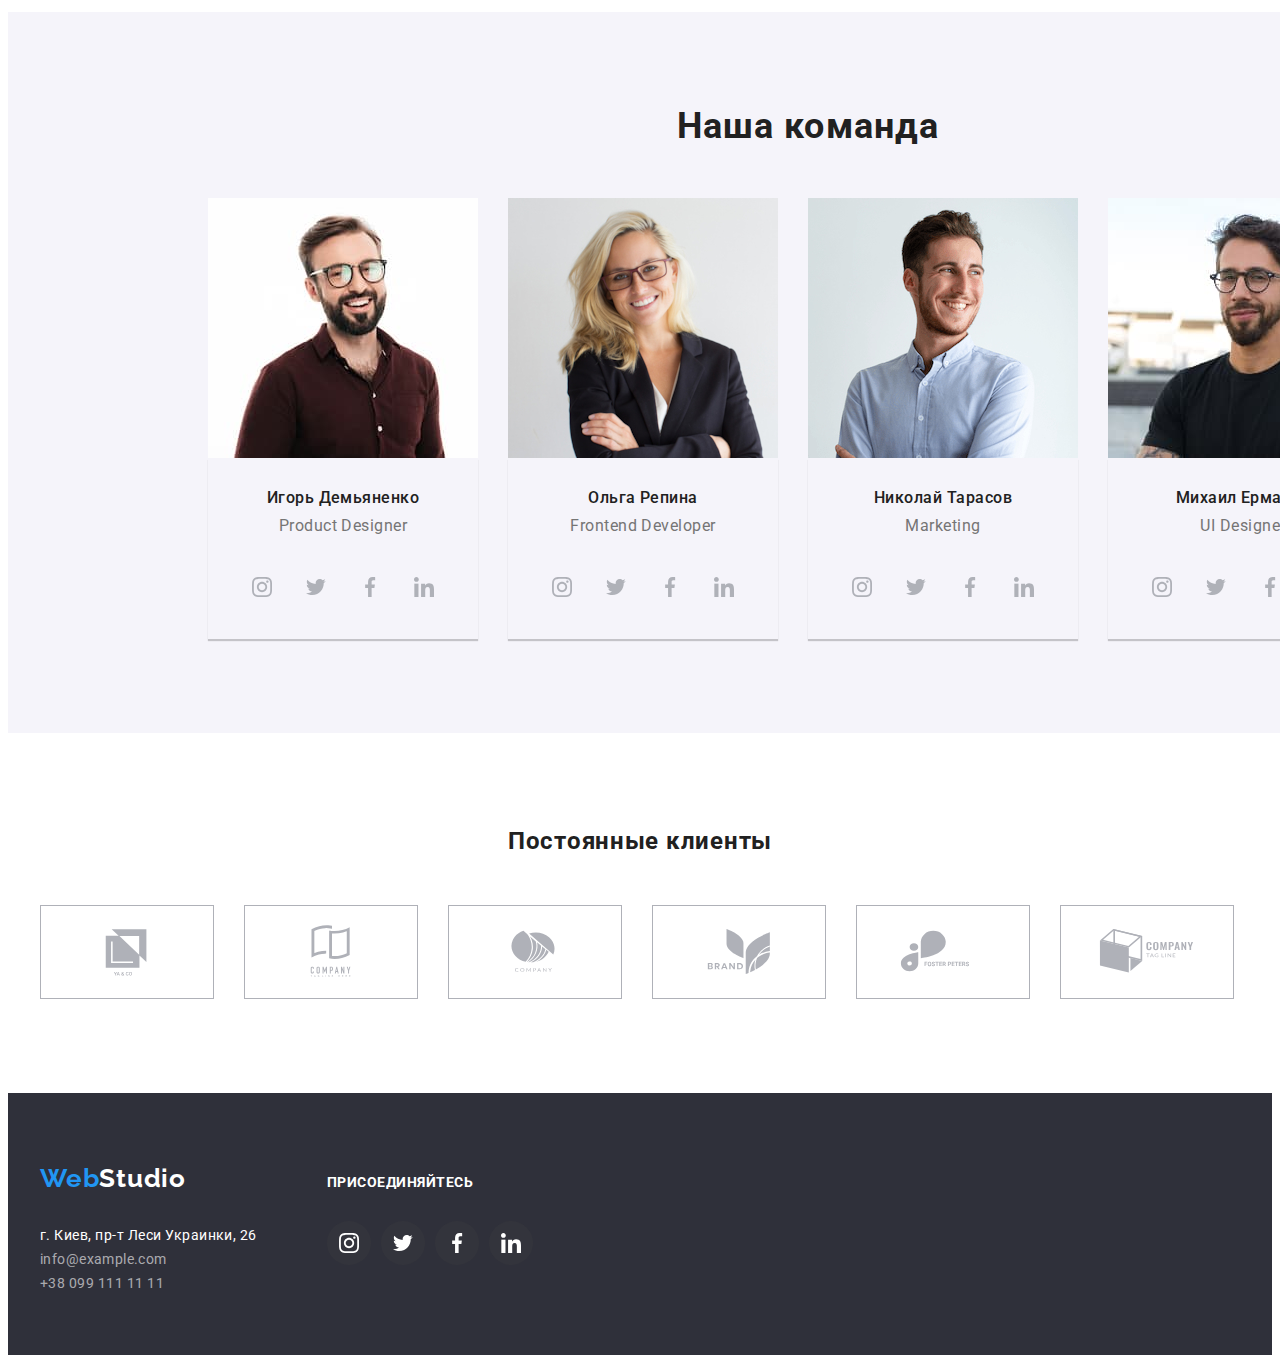
==== commit e3a8f314: "Performed new task" ====
--- a/index.html
+++ b/index.html
@@ -287,14 +287,20 @@
                     <svg class="below-icons">
                         <use href="./images/icons.svg/symbol-defs.svg#icon-instagram"></use>
                     </svg></a>
-                <a class="link-icon icon-2" href="">
+                </li>
+                
+                <li><a class="link-icon icon-2" href="">
                     <svg class="below-icons">
                         <use href="./images/icons.svg/symbol-defs.svg#icon-twitter"></use>
                     </svg></a>
+                </li>
+                <li>
                 <a class="link-icon icon-3" href="">
                     <svg class="below-icons">
                         <use href="./images/icons.svg/symbol-defs.svg#icon-facebook"></use>
                     </svg></a>
+                </li>
+                <li>
                 <a class="link-icon icon-4" href="">
                     <svg class="below-icons">
                         <use href="./images/icons.svg/symbol-defs.svg#icon-linkedin"></use>
--- a/css/style.css
+++ b/css/style.css
@@ -17,6 +17,7 @@
     margin-block-start: 0em;
     margin-block-end: 0em;
     margin-inline-start: 0px;
+
     margin-inline-end: 0px;
     padding-inline-start: 0px;
 }
@@ -27,7 +28,7 @@
 .logo {
   color: black;
   font-family: Raleway, sans-serif;
-  font-weight: bold;
+  font-weight: 700;
   font-size: 26px;
   line-height: 1.19;
   letter-spacing: 0.03em;
@@ -156,7 +157,6 @@
   margin-left: auto;
 }
 .list .contact-mail {
-
   width: 16px;
   height: 12px;
 }
@@ -171,6 +171,17 @@
 .contact-mail {
   width: 10px;
   height: 16px; 
+}
+/*Add a ps-style focus for header */
+.tel:hover svg {
+  fill: rgba(33, 150, 243, 1);
+  
+}
+.tel svg {
+  width: 10px;
+  height: 16px;
+  margin-right: 10px;
+  fill: rgba(117, 117, 117, 1);
 }
 /*Add a ps-style focus for adittional block */
 .aside .tel:focus {
@@ -634,7 +645,9 @@
 .block-icon ul {
   display: flex;
   list-style-type: none;
+
   margin-block-start: 0em;
+  margin-block-start: 30px;
   margin-block-end: 0em;
   margin-inline-start: 0px;
   margin-inline-end: 0px;
@@ -930,7 +943,6 @@
   background-color: #F5F4FA;
   border-color:#F5F4FA;
 }
-*{outline: 0 !important;}
 .titles .btn-option::-moz-focus-inner,
 .titles .btn-option::-moz-focus-outer {
   border: 0;
@@ -939,7 +951,9 @@
 .titles .btn-option:focus {
 background-color: #2196F3;
 color: #ffffff;
-}
+box-shadow: 0px 2px 2px 0px #00000012;
+}
+
 
 /* background div) */
 .titles .btn {
@@ -960,9 +974,6 @@
   line-height: 2;
   letter-spacing: 0.06em;
   color: #212121;
-  padding-left: 24px;
-  padding-right: 24px;
-  padding-top: 20px;
 }
 .section .feature p {
   font-weight: 400;
@@ -1020,23 +1031,34 @@
 }
 .basement .info .no-italic {
   font-style: normal;
+  font-family: Roboto, sans-serif;
 }
 *no-italic {
   font-style: normal;
 }
-
+.header-of-page {
+  border-bottom: 1px solid rgba(236, 236, 236, 1);
+}
 .container-1 {
   padding-left: 15px;
   padding-right: 15px;
   margin-left: auto;
   margin-right: auto;
 }
-
+.sub-nav-unit li {
+  margin-right: 50px;
+  vertical-align: middle;
+}
+.sub-nav-unit li:first-child {
+  margin-left: 93px;
+}
+.sub-nav-unit li:last-child {
+  margin-right: 0px;
+}
 .sub-nav-unit {
   display: flex;
-  justify-content: flex-end;
+  justify-content: baseline;
   height: 100%;
- 
 }
 .sub-iteam-unit {
   display: flex;
@@ -1064,7 +1086,6 @@
  .dif-page {
   padding-top: 32px;
   padding-bottom: 32px;
-  padding: 50px;
 }
 .title-1 {
  padding-top: 32px;
@@ -1074,20 +1095,25 @@
 .sub-iteam-unit .town {
  padding-left: auto;
  padding-right: 50px;
+ vertical-align: middle;
+}
+.town svg {
+  width: 16px;
+  height: 12px;
+  margin-right: 10px;
+  fill: rgba(117, 117, 117, 1);
 }
 .button {
 padding: 0px;
 margin: 0px;
 display: flex;
-align-items: baseline;
-
 margin-left: auto;
 margin-right: auto;
 align-items: center;
 align-content: center;
 justify-content: center;
 vertical-align: middle;
-padding-bottom: 50px;
+margin-bottom: 50px;
 }
 .btn-option-size-first {
 font-weight: 500;
@@ -1181,13 +1207,40 @@
 }
 
 .projects-box {
-width: 366px;
 background: #FFFFFF;
 border: 1px solid #EEEEEE;
-justify-items: self-start;
-text-align: left;
+border-top: 0px;
+padding: 20px 0px;
+}
+.link-to-project:hover .text-p {
+display: inline-block;
+font-size: 18px;
+font-weight: 400;
+color: #ffffff;
+opacity: 1;
+width: 322px;
+height: 168px;
+z-index: 10;
+}
+.list-of-file .link-to-project:hover .hover-text {
+  position: absolute;
+  display: flex;
+  align-items: center;
+  justify-content: center;
+  font-family: sans-serif;
+  color: white;
+  width: 370px;
+  height: 294px;
+  background: rgba(33, 150, 243, 0.9);
+  opacity: 1;
+  z-index: 9;
+}
+
+.link-to-project {
+position: absolute;
 }
 .feature {
+  position: relative;
   margin: 0;
   padding: 0;
   width: 370px;
@@ -1207,7 +1260,7 @@
 margin-inline-end: 0px; 
 }
 .text {
-  margin-bottom: 28px ;
+  margin-top: 4px ;
 }
 .list-of-file > .feature {
   flex-basis: calc((100% - 3 * 30px)/3);
@@ -1312,7 +1365,7 @@
     height: 30px;
     border-radius: 50%;
     border: 1px solid rgba(0, 0, 0, 0.1);
-    background-color: transparent;
+    background-color: transparent;  
     cursor: pointer;
     align-items: center;
     justify-content: center;
@@ -1326,7 +1379,7 @@
 /* Add backlights */
 .site-nav .current:after  {
   position: relative;
-  top: 24px;
+  top: 25px;
   left: 0;
   padding: 0;
   margin: 0;
@@ -1350,7 +1403,7 @@
 
 .sub-nav  .current:after {
   position: relative;
-  top: 32px;
+  top: 23px;
   left: 0;
   padding: 0;
   margin: 0;
@@ -1378,28 +1431,25 @@
 }
  .hover-text {
   position: absolute;
+  display: flex;
+  align-items: center;
+  justify-content: center;
   font-family: sans-serif;
   color: white;
   width: 370px;
   height: 294px;
+  z-index: 3;
   }
 
 /* styling */
  .hover-text a:hover {
   opacity: 1; 
+  z-index: 7;
  }   
 .hover-text a {
-display: flex;
-
-position: absolute;
-margin-top: 50px;
-justify-content: space-between;
+display: inline-block;
 font-size: 18px;
 font-weight: 400;
-padding-top: 40px;
-padding-bottom: 40px;
-padding-left: 30px;
-padding-right: 20px;
 color: #ffffff;
 opacity: 0;
 width: 322px;
@@ -1408,5 +1458,8 @@
 .hover-text:hover {
 background: rgba(33, 150, 243, 0.9); 
 opacity: 1;
- }
-
+}
+.hover-text:hover a {
+  opacity: 1; 
+  z-index: 7; 
+}
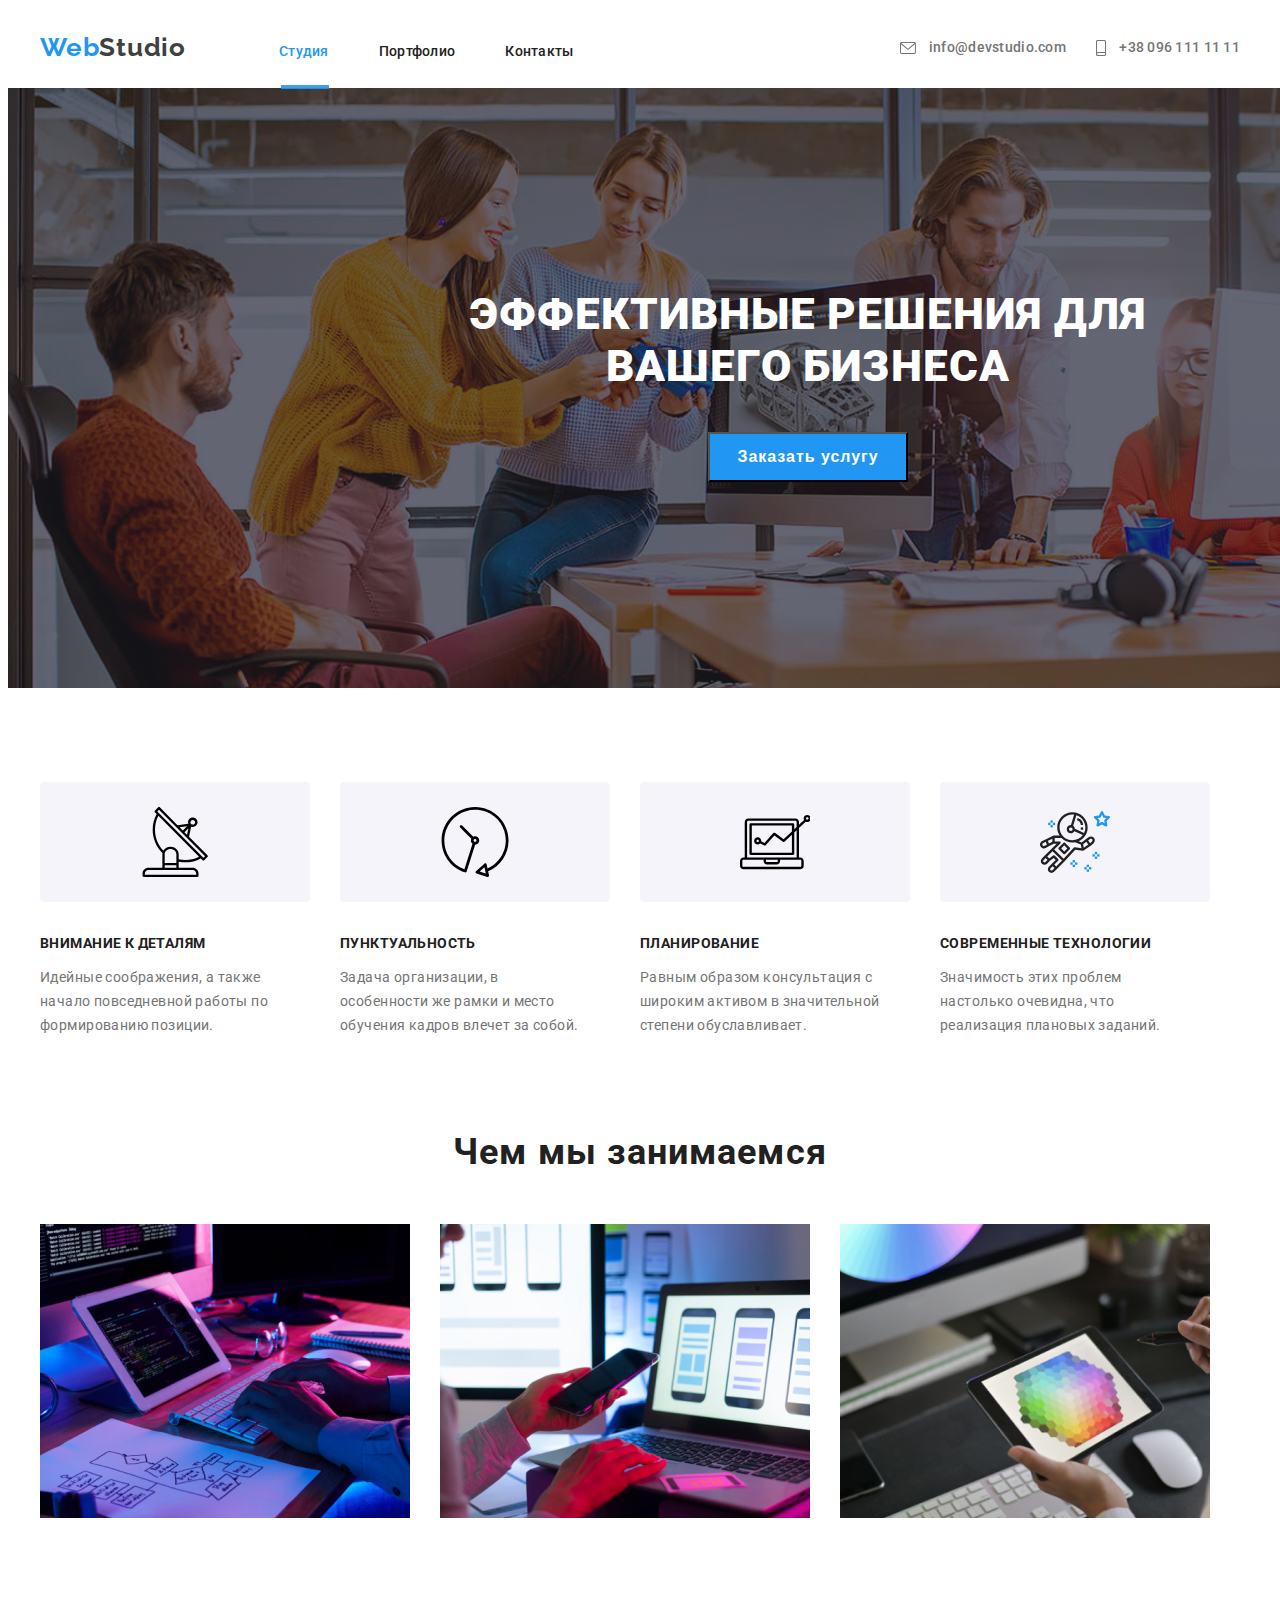
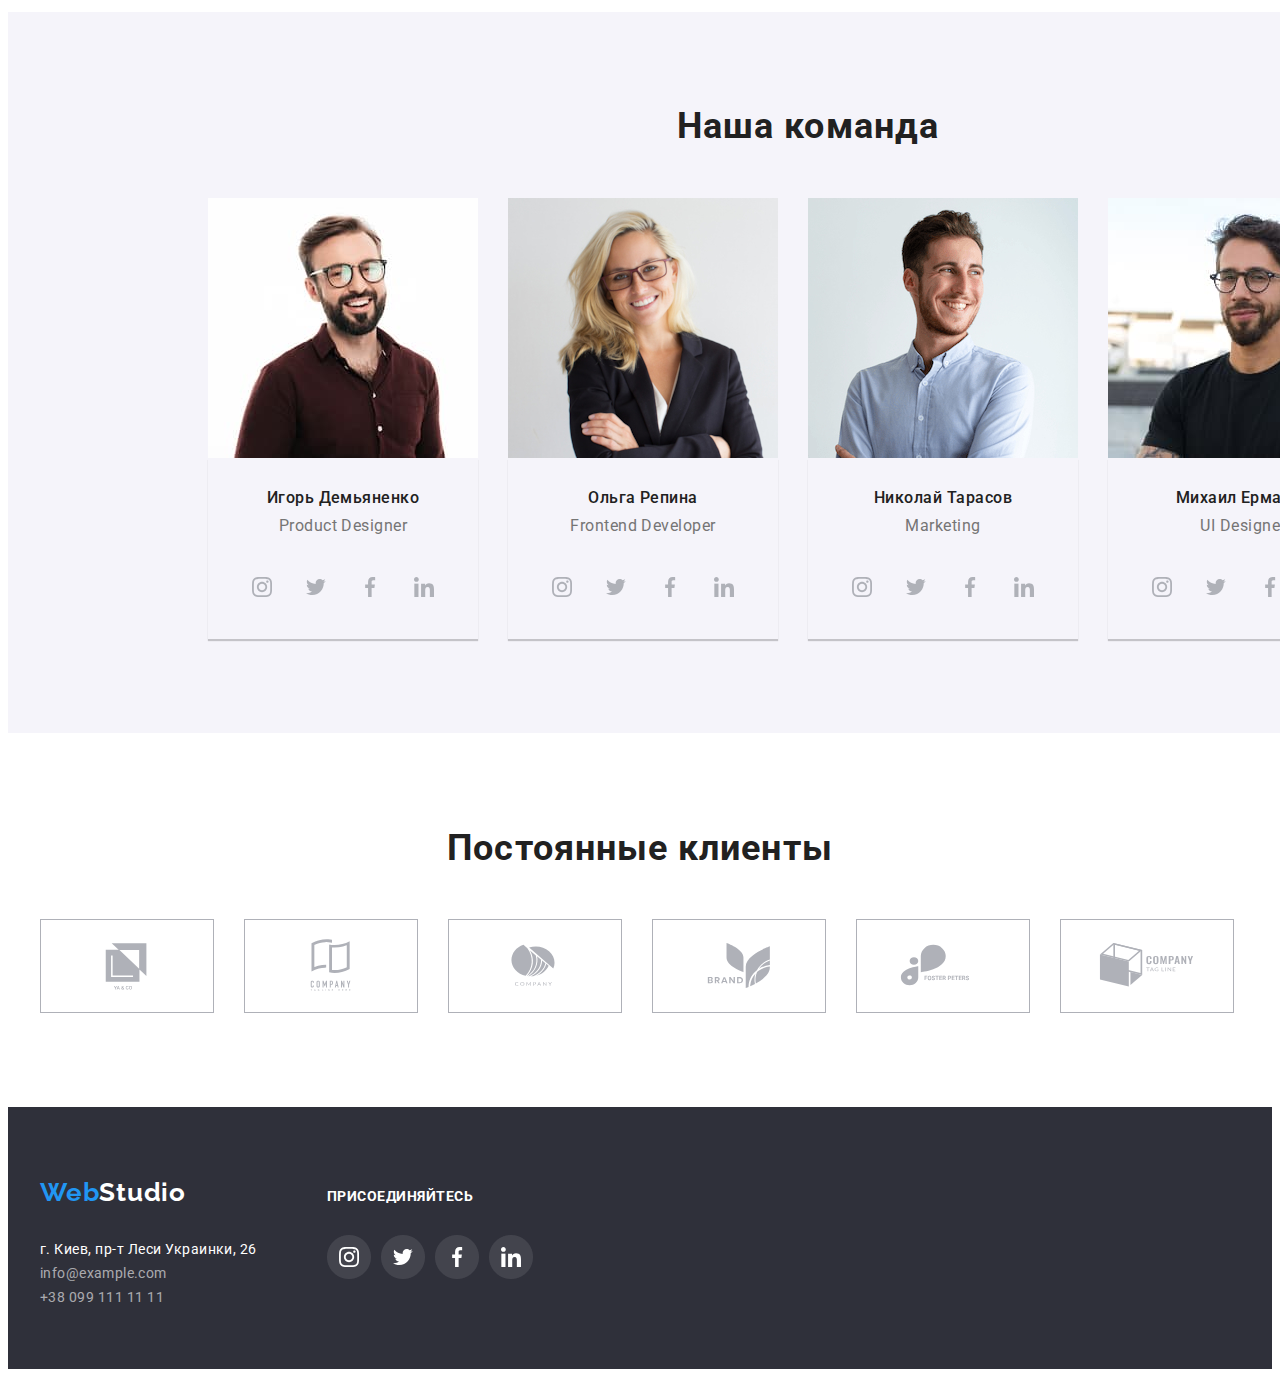
==== commit 69606ebc: "Change icons" ====
--- a/index.html
+++ b/index.html
@@ -284,24 +284,28 @@
             <ul class="bottom-list-icon">
                 <li>
                 <a class="link-icon icon-1" href="">
+                    <img src="./images/ellipse.png" alt="Ссылка на страницу социальных сетей">
                     <svg class="below-icons">
                         <use href="./images/icons.svg/symbol-defs.svg#icon-instagram"></use>
                     </svg></a>
                 </li>
                 
                 <li><a class="link-icon icon-2" href="">
+                    <img src="./images/ellipse.png" alt="Ссылка на страницу социальных сетей">
                     <svg class="below-icons">
                         <use href="./images/icons.svg/symbol-defs.svg#icon-twitter"></use>
                     </svg></a>
                 </li>
                 <li>
                 <a class="link-icon icon-3" href="">
+                    <img src="./images/ellipse.png" alt="Ссылка на страницу социальных сетей">
                     <svg class="below-icons">
                         <use href="./images/icons.svg/symbol-defs.svg#icon-facebook"></use>
                     </svg></a>
                 </li>
                 <li>
                 <a class="link-icon icon-4" href="">
+                    <img src="./images/ellipse.png" alt="Ссылка на страницу социальных сетей">
                     <svg class="below-icons">
                         <use href="./images/icons.svg/symbol-defs.svg#icon-linkedin"></use>
                     </svg></a>
--- a/css/style.css
+++ b/css/style.css
@@ -17,7 +17,6 @@
     margin-block-start: 0em;
     margin-block-end: 0em;
     margin-inline-start: 0px;
-
     margin-inline-end: 0px;
     padding-inline-start: 0px;
 }
@@ -45,8 +44,8 @@
   font-size: 14px;
   line-height: 1.14;
   letter-spacing: 0.02em;
-  color: #212121;
-  transition: background-color 250ms cubic-bezier(0.4, 0, 0.2, 1); 
+  color: rgba(33, 150, 243, 1);
+  transition: color 250ms cubic-bezier(0.4, 0, 0.2, 1); 
 }
 /* Add ps-style focus for item1 */
 .site-nav .item-1 a:focus {
@@ -99,7 +98,6 @@
   transition-property: background-color;
   transition-duration: 250ms ;
   transition-timing-function: cubic-bezier(0.4, 0, 0.2, 1);
-  animation-delay: 500ms;
 }
 /* Add style focus for adittional block */
 .list-tel .title:focus,
@@ -133,7 +131,6 @@
   transition-property: color;
   transition-duration: 250ms ;
   transition-timing-function: cubic-bezier(0.4, 0, 0.2, 1);
-  animation-delay: 500ms;
 }
  .list .e-mail {
   font-style: normal;
@@ -147,8 +144,6 @@
   transition-property: color;
   transition-duration: 250ms ;
   transition-timing-function: cubic-bezier(0.4, 0, 0.2, 1);
-  animation-delay: 500ms;
-
 }
 .list {
   display: flex;
@@ -166,7 +161,6 @@
   margin-right: 10px;
   vertical-align: middle;
   fill: rgba(117, 117, 117, 1);
-  transition: fill 350ms linear 1s;
 }
 .contact-mail {
   width: 10px;
@@ -182,6 +176,7 @@
   height: 16px;
   margin-right: 10px;
   fill: rgba(117, 117, 117, 1);
+  vertical-align: middle;
 }
 /*Add a ps-style focus for adittional block */
 .aside .tel:focus {
@@ -454,7 +449,6 @@
  transition-property: background-color;
  transition-duration: 250ms ;
  transition-timing-function: cubic-bezier(0.4, 0, 0.2, 1);
- animation-delay: 500ms;
 }
 .second-site-unit > .contact-1 {
  display: inline-flex;
@@ -464,8 +458,6 @@
  transition-property: background-color;
  transition-duration: 250ms ;
  transition-timing-function: cubic-bezier(0.4, 0, 0.2, 1);
- animation-delay: 500ms;
-
 }
 
 /* Start wrapper padding */
@@ -512,13 +504,13 @@
 }
  /* ADD ICONS SVG */  /* ADD ICONS SVG */
 .networks {
-  fill: #AFB1B8;
   width: 20px;
   height: 20px;
-
+  transition: fill 250ms cubic-bezier(0.4, 0, 0.2, 1);
 }
  .networks {
   fill:rgba(175, 177, 184, 1); 
+  transition: fill 250ms cubic-bezier(0.4, 0, 0.2, 1);
  }
 .icon-png {
   display: inline-flex;
@@ -531,10 +523,9 @@
   list-style:none;
   border-radius: 50%;
   flex-wrap: nowrap;
-  transition-property: background-color, fill;
-  transition-duration: 250ms ;
+  transition-property: background-color;
+  transition-duration: 350ms ;
   transition-timing-function: cubic-bezier(0.4, 0, 0.2, 1);
-  animation-delay: 500ms;
 }
 .icon-png:hover .networks use{
  fill: rgba(255, 255, 255, 1);
@@ -542,6 +533,12 @@
 /* .Customers our studio*/
 .icon-client > h2 {
   margin-bottom: 50px;
+  height: 42px;
+  font-weight: 700;
+  font-style: normal;
+  font-size: 36px;
+  line-height: 1.17;
+  text-align: center;
 }
 .figure {
   display: flex;
@@ -556,6 +553,7 @@
 }
 .figure:hover svg {
   fill:  rgba(33, 150, 243, 1);
+  transition: fill 250ms  cubic-bezier(0.4, 0, 0.2, 1);
 }
 .customers > li:hover {
 border: 1px solid  rgba(33, 150, 243, 1);
@@ -571,7 +569,7 @@
   list-style: none;
 } 
 .customers > li {
- transition: border 260ms linear 0.27s;
+ transition: border 250ms  cubic-bezier(0.4, 0, 0.2, 1);
  flex-basis: calc((100%-150px)/6);
  margin-right: 30px; 
  min-width: none;width: 172px;
@@ -624,9 +622,12 @@
 
 .list-employee a:hover {
    background-color: #2196f3;
+   transition: background-color 350ms cubic-bezier(0.4, 0, 0.2, 1);
 }
 .bottom-list-icon a:hover {
    background-color: #2196f3;
+   transition: background-color 250ms cubic-bezier(0.4, 0, 0.2, 1);
+
 }
 
 /* Icon for footer */         /* Icon for footer */
@@ -636,6 +637,7 @@
 }
 .below-icons {
   display: flex;
+  position: absolute;
   align-items: flex-end;
   justify-content: center;
   width: 20px;
@@ -653,12 +655,15 @@
   margin-inline-end: 0px;
   padding-inline-start: 0px;
 }
-
+.link-icon img {
+  display: block;
+  position: relative;
+}
 .link-icon {
   display: inline-flex;
   align-items: center;
   justify-content: center;
-  background-color: #4241413d;
+  background-color: rgba(255, 255, 255, 0,1);
   width: 44px;
   height: 44px;
   margin: 0;
@@ -669,7 +674,6 @@
   transition-property: background-color;
   transition-duration: 250ms ;
   transition-timing-function: cubic-bezier(0.4, 0, 0.2, 1);
-  animation-delay: 500ms;
   margin-right: 10px;
 }
 .block-icon {
@@ -863,7 +867,6 @@
   transition-property: background-color;
   transition-duration: 250ms ;
   transition-timing-function: cubic-bezier(0.4, 0, 0.2, 1);
-  animation-delay: 500ms;
 }
 
 
@@ -873,13 +876,13 @@
   font-size: 14px;
   line-height: 1.14;
   color:  #2196f3;
+  transition: color 250ms cubic-bezier(0.4, 0, 0.2, 1);
 }
 .item a {
   font-family: Roboto;
-  transition-property: background-color;
+  transition-property: color;
   transition-duration: 250ms ;
   transition-timing-function: cubic-bezier(0.4, 0, 0.2, 1);
-  animation-delay: 500ms;
   font-weight: 500;
   font-size: 14px;
   line-height: 1.14;
@@ -905,6 +908,7 @@
 .title .title-1:hover,
 .title .title-1:active {
   color: #2196f3;
+  transition: color 250ms  cubic-bezier(0.4, 0, 0.2, 1);
 }
 .item .e-mail:hover,
 .item .e-mail:focus {
@@ -923,12 +927,12 @@
 font-style: normal;
 font-size: 16px; 
 line-height: 1,6;
-letter-spacing: 0,3;
+letter-spacing: 0,3em;
 text-align: center;
-transition-property: background-color;
+transition-property: color;
 transition-duration: 250ms ;
-transition-timing-function: linear;
-animation-delay: 1000ms;
+transition-timing-function:  cubic-bezier(0.4, 0, 0.2, 1);
+
 }
 
 
@@ -950,6 +954,7 @@
 .titles .btn-option:hover,
 .titles .btn-option:focus {
 background-color: #2196F3;
+transition: background-color 850ms cubic-bezier(0.4, 0, 0.2, 1);
 color: #ffffff;
 box-shadow: 0px 2px 2px 0px #00000012;
 }
@@ -1102,6 +1107,7 @@
   height: 12px;
   margin-right: 10px;
   fill: rgba(117, 117, 117, 1);
+  vertical-align: middle;
 }
 .button {
 padding: 0px;
@@ -1133,8 +1139,6 @@
 transition-property: background-color;
 transition-duration: 250ms ;
 transition-timing-function: cubic-bezier(0.4, 0, 0.2, 1);
-animation-delay: 500ms;
-
 }
 .btn-option-size-second {
 font-weight: 500;
@@ -1207,7 +1211,8 @@
 }
 
 .projects-box {
-background: #FFFFFF;
+width: 370px;
+height: 105px;
 border: 1px solid #EEEEEE;
 border-top: 0px;
 padding: 20px 0px;
@@ -1262,7 +1267,12 @@
 .text {
   margin-top: 4px ;
 }
+.list-of-file > .feature:hover {
+  box-shadow: 1px 4px 6px 0px rgba(0, 0, 0, 0.16);
+  transition: background-color 250ms cubic-bezier(0.4, 0, 0.2, 1);
+}
 .list-of-file > .feature {
+  border: 1px solid rgba(238, 238, 238, 1);
   flex-basis: calc((100% - 3 * 30px)/3);
   list-style: none; 
   margin-left: 30px;
@@ -1395,6 +1405,7 @@
   background-color:rgba(33, 150, 243, 0.9);
   display: flex;
   align-items: flex-end;
+  transition: color 250ms  cubic-bezier(0.4, 0, 0.2, 1);
 }
 
  
@@ -1451,13 +1462,35 @@
 font-size: 18px;
 font-weight: 400;
 color: #ffffff;
+
 opacity: 0;
 width: 322px;
 height: 168px;
 }
 .hover-text:hover {
 background: rgba(33, 150, 243, 0.9); 
+transition: background-color 250ms cubic-bezier(0.4, 0, 0.2, 1);
 opacity: 1;
+}
+.projects-box:hover .hover-text {
+background: rgba(33, 150, 243, 0.9); 
+transition: background-color 250ms cubic-bezier(0.4, 0, 0.2, 1);
+opacity: 1;
+}
+.list-of-file .feature:hover .hover-text {
+background: rgba(33, 150, 243, 0.9); 
+transition: background-color 250ms cubic-bezier(0.4, 0, 0.2, 1);
+opacity: 1;
+}
+.list-of-file .feature:hover .hover-text a {
+display: inline-block;
+font-size: 18px;
+font-weight: 400;
+color: #ffffff;
+transition: color 250ms cubic-bezier(0.4, 0, 0.2, 1);
+opacity: 1;
+width: 322px;
+height: 168px;
 }
 .hover-text:hover a {
   opacity: 1; 
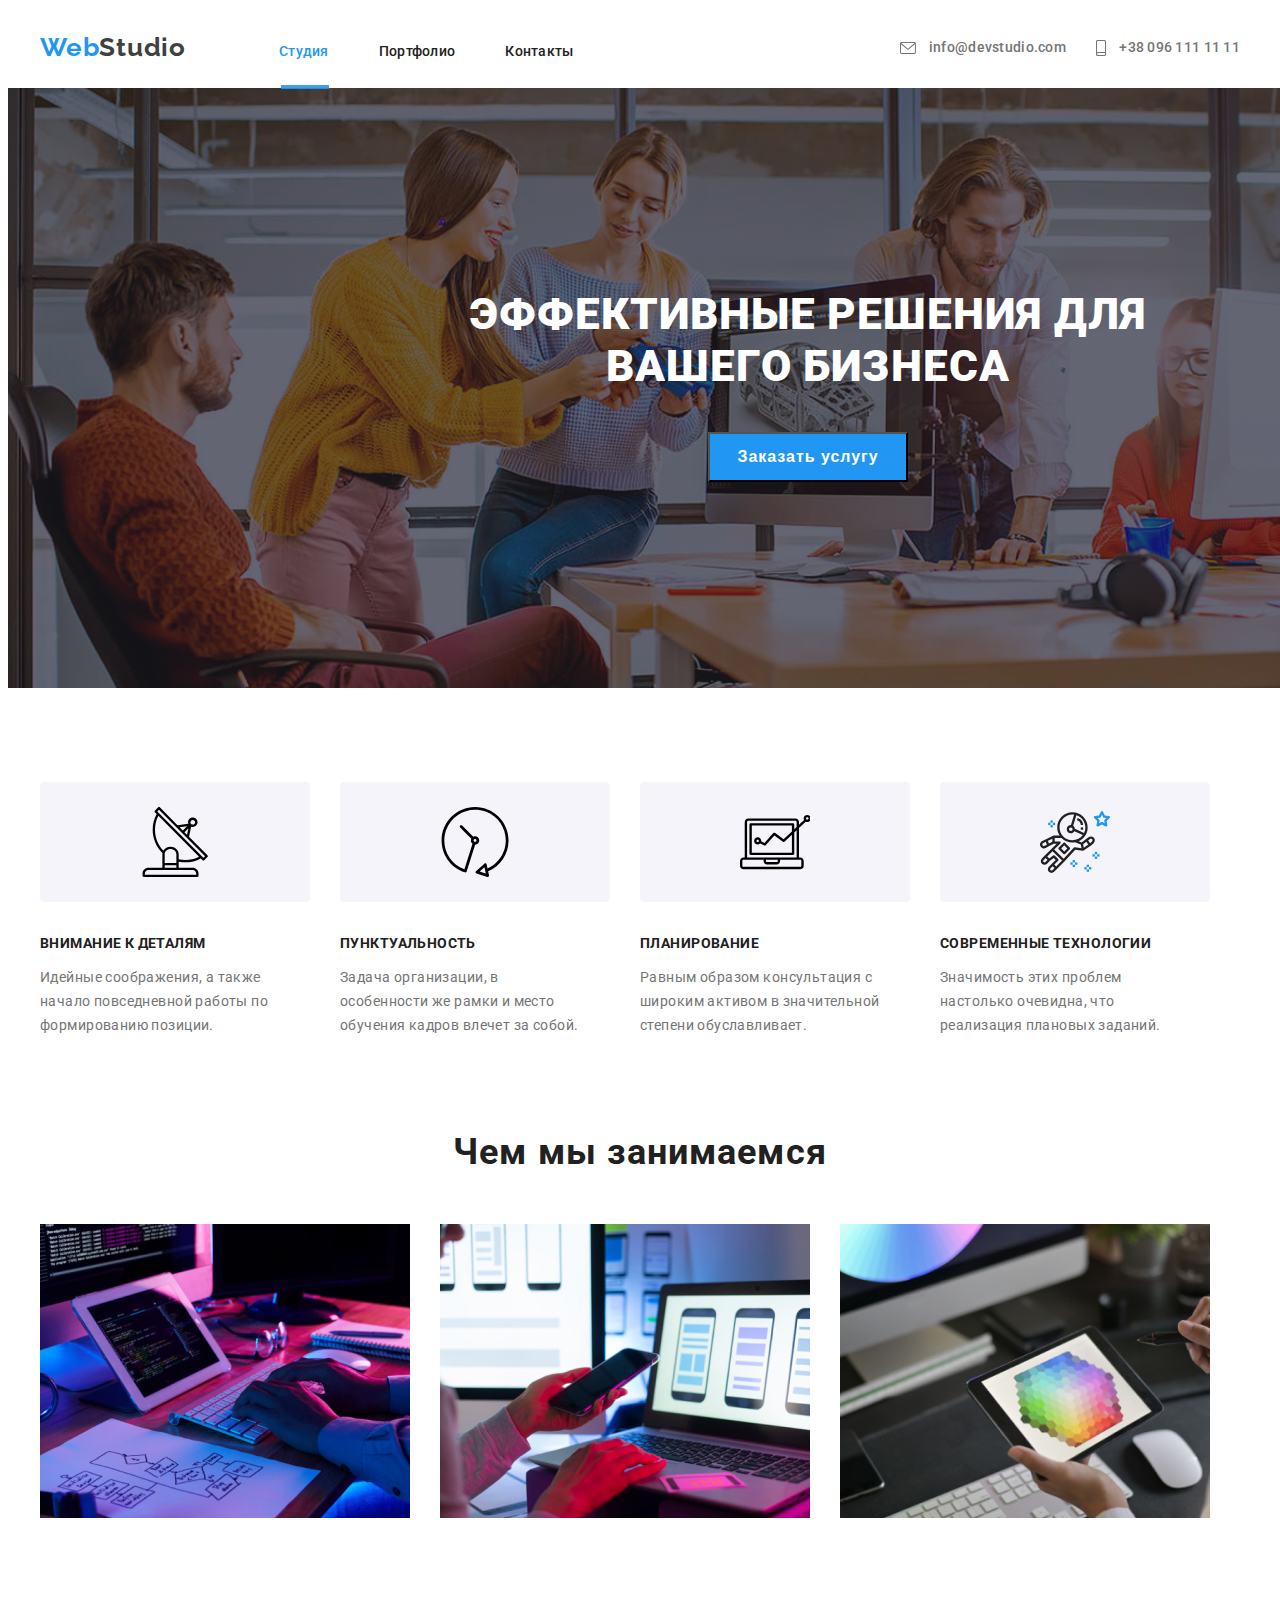
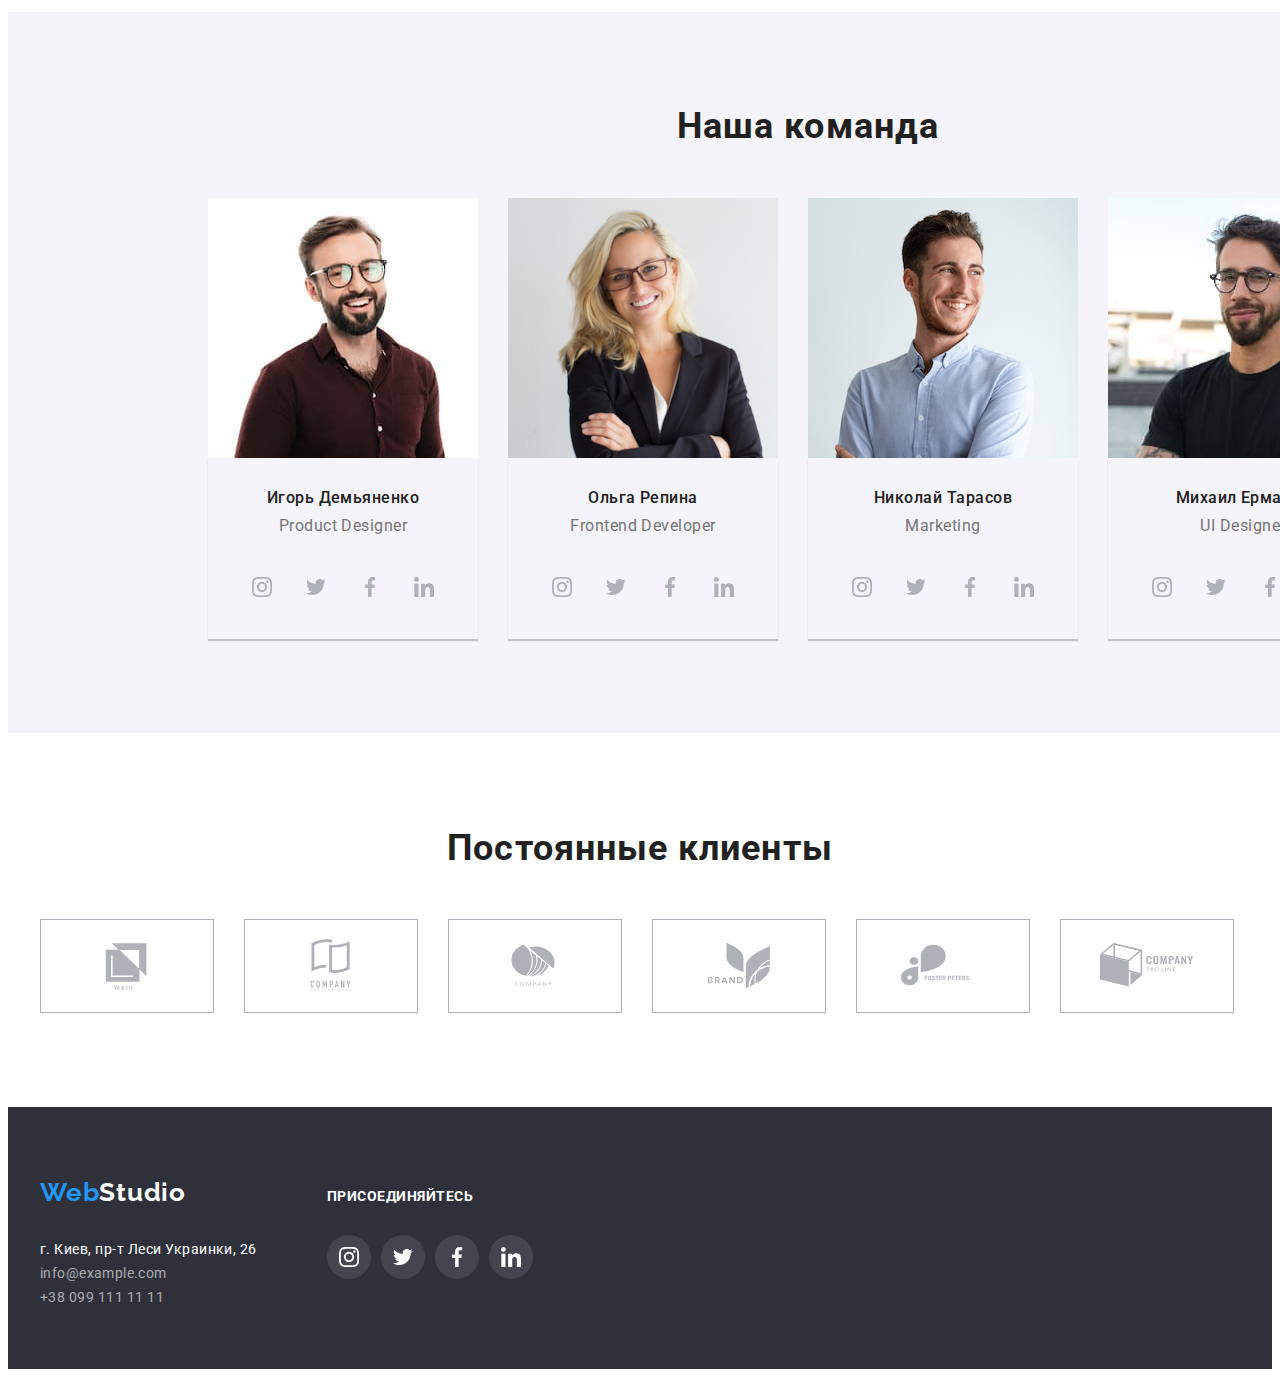
==== commit c51dd2cb: "Added bg" ====
--- a/index.html
+++ b/index.html
@@ -284,28 +284,28 @@
             <ul class="bottom-list-icon">
                 <li>
                 <a class="link-icon icon-1" href="">
-                    <img src="./images/ellipse.png" alt="Ссылка на страницу социальных сетей">
+         
                     <svg class="below-icons">
                         <use href="./images/icons.svg/symbol-defs.svg#icon-instagram"></use>
                     </svg></a>
                 </li>
                 
                 <li><a class="link-icon icon-2" href="">
-                    <img src="./images/ellipse.png" alt="Ссылка на страницу социальных сетей">
+       
                     <svg class="below-icons">
                         <use href="./images/icons.svg/symbol-defs.svg#icon-twitter"></use>
                     </svg></a>
                 </li>
                 <li>
                 <a class="link-icon icon-3" href="">
-                    <img src="./images/ellipse.png" alt="Ссылка на страницу социальных сетей">
+         
                     <svg class="below-icons">
                         <use href="./images/icons.svg/symbol-defs.svg#icon-facebook"></use>
                     </svg></a>
                 </li>
                 <li>
                 <a class="link-icon icon-4" href="">
-                    <img src="./images/ellipse.png" alt="Ссылка на страницу социальных сетей">
+  
                     <svg class="below-icons">
                         <use href="./images/icons.svg/symbol-defs.svg#icon-linkedin"></use>
                     </svg></a>
--- a/css/style.css
+++ b/css/style.css
@@ -663,7 +663,6 @@
   display: inline-flex;
   align-items: center;
   justify-content: center;
-  background-color: rgba(255, 255, 255, 0,1);
   width: 44px;
   height: 44px;
   margin: 0;
@@ -671,6 +670,7 @@
   list-style:none;
   border-radius: 50%;
   flex-wrap: nowrap;
+  background-color: rgba(255, 255, 255, 0.1);
   transition-property: background-color;
   transition-duration: 250ms ;
   transition-timing-function: cubic-bezier(0.4, 0, 0.2, 1);
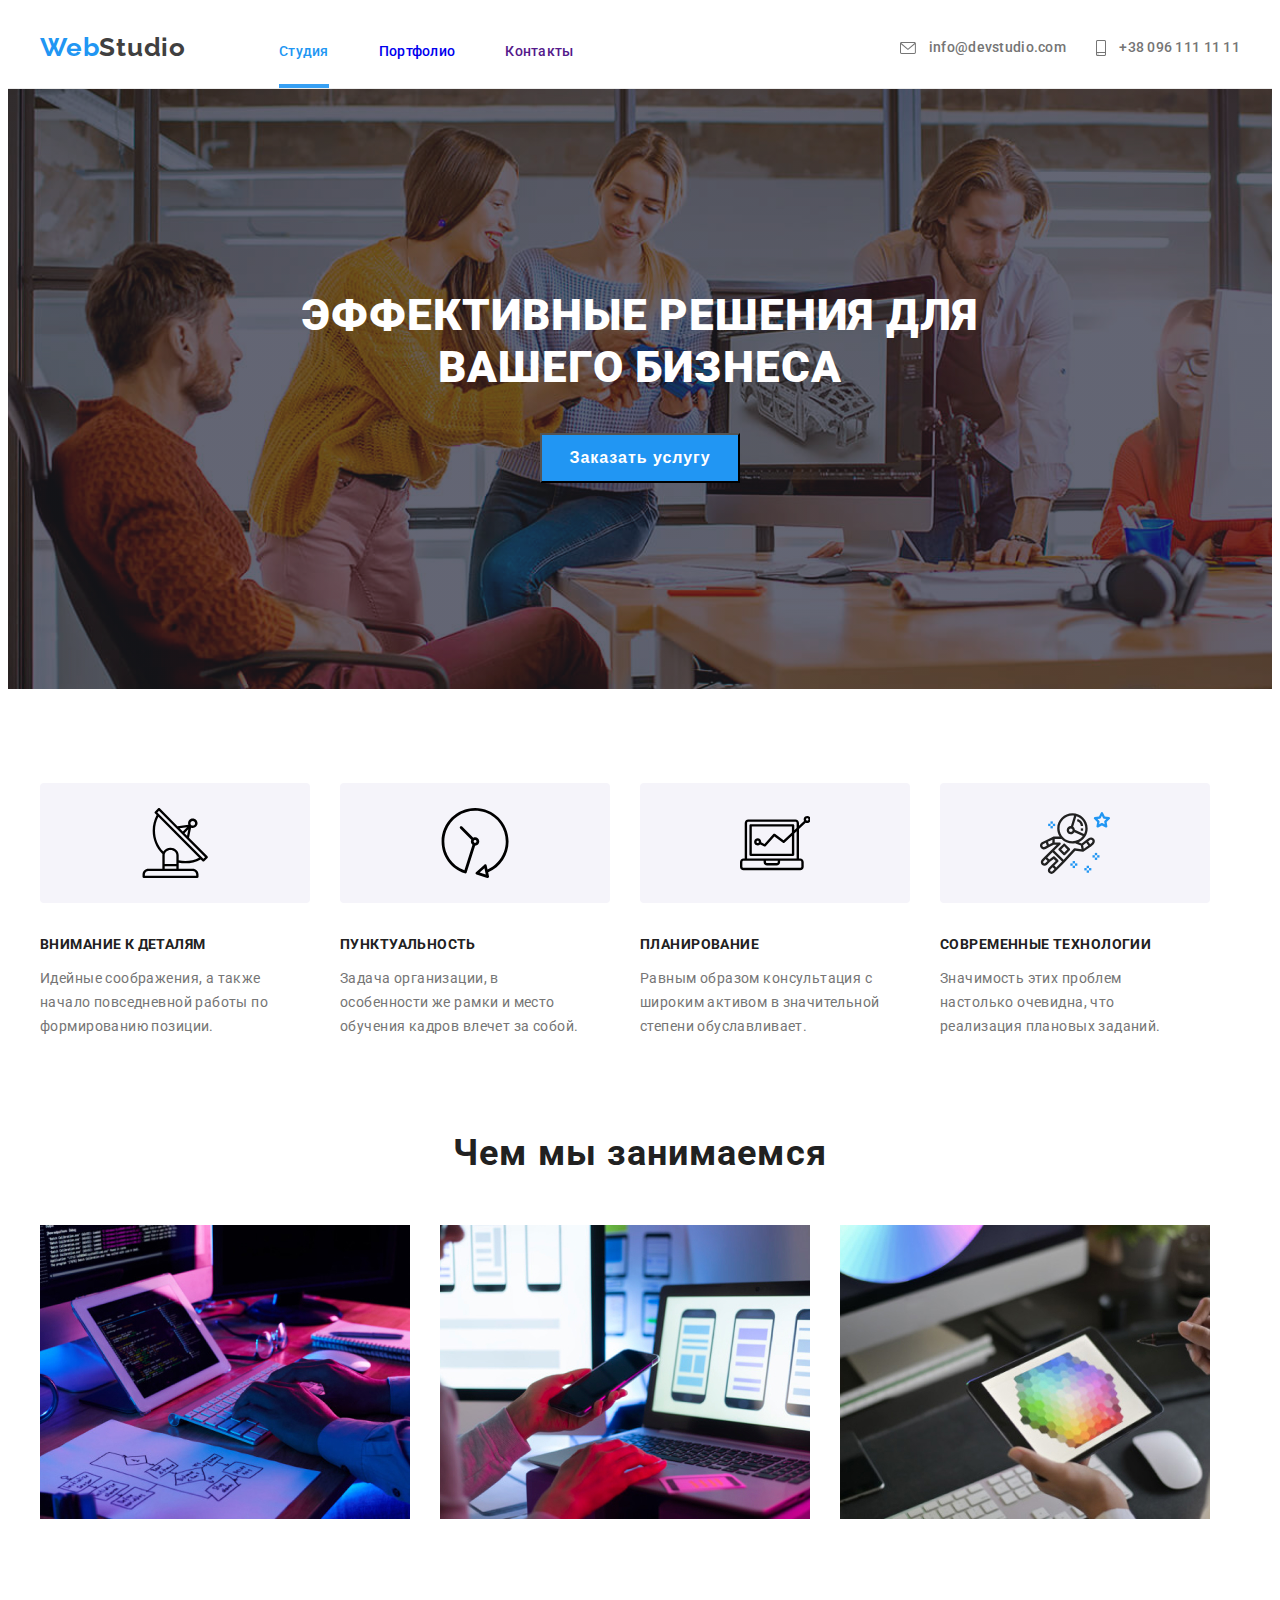
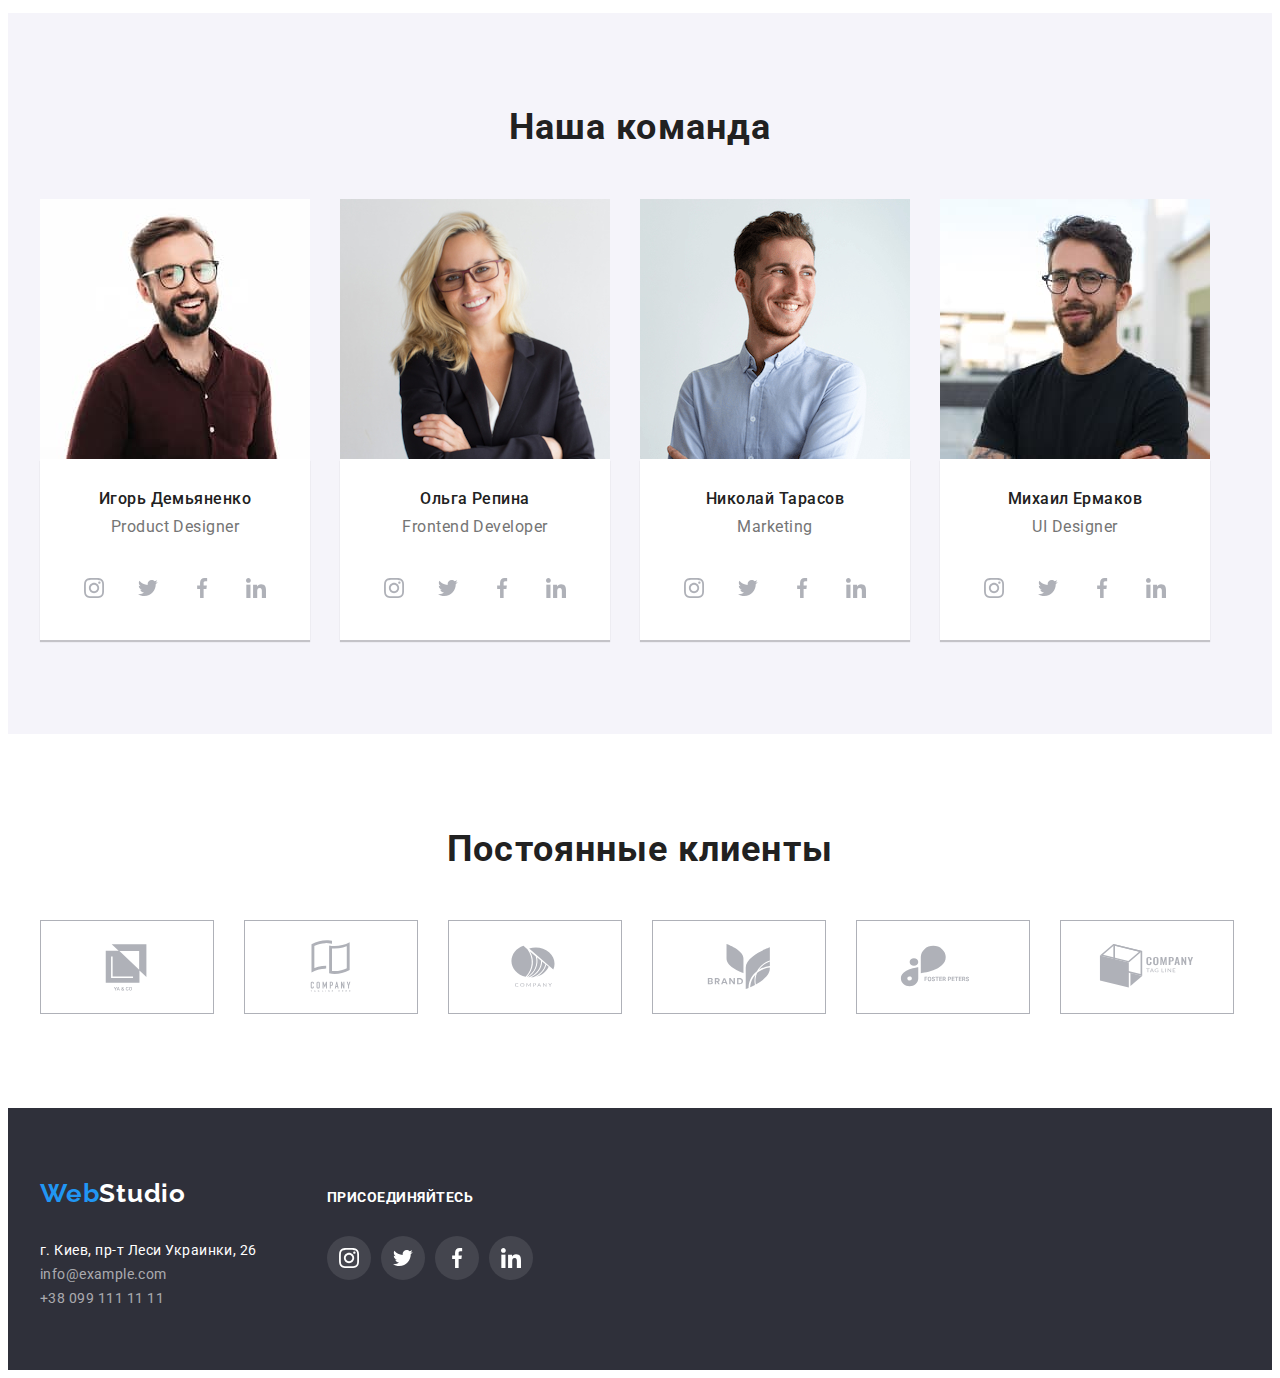
==== commit 5f8d10bf: "Delete hover psevdo-class text" ====
--- a/index.html
+++ b/index.html
@@ -14,47 +14,52 @@
     <link rel="stylesheet" href="https://cdnjs.cloudflare.com/ajax/libs/modern-normalize/1.1.0/modern-normalize.min.css"
         integrity="sha512-wpPYUAdjBVSE4KJnH1VR1HeZfpl1ub8YT/NKx4PuQ5NmX2tKuGu6U/JRp5y+Y8XG2tV+wKQpNHVUX03MfMFn9Q=="
         crossorigin="anonymous" referrerpolicy="no-referrer" />
-    <link rel="stylesheet" href="./css/style.css"> 
+    <link rel="stylesheet" href="./css/style.css">
 </head>
 
-<body class="basic-element">
-    <header class="navigation">
-        <!-- Main navigation unit -->
-        <div class="container header-contents ">
+<body>
+    <header class="header">
+        <div class="container header-contents">
             <nav class="nav-container">
-                <a target="_self" href="./index.html" aria-label="Ссылка на страницу" class="logo page-for-logo"><span
+                <a class="logo page-for-logo" href="./index.html" aria-label="Ссылка на страницу" ><span
                         class="bluecolor">Web</span>Studio</a>
 
                 <ul class="site-nav first-site-unit">
-                    <li class="item-1"><a class="link current link-1" href="">Студия</a></li>
-                    <li><a class="link link-1 " href="./portfolio.html" target="_self">Портфолио</a></li>
-                    <li><a class="link link-1" href="">Контакты</a></li>
-                </ul>
-                
+                    <li class="item-1">
+                        <a class="link current" href="./index.html">Студия</a>
+                    </li>
+                    <li>
+                        <a class="link" href="./portfolio.html">Портфолио</a>
+                    </li>
+                    <li>
+                        <a class="link" href="">Контакты</a>
+                    </li>
+                </ul>
+
             </nav>
             <!-- Adress -->
-               <ul class="list second-site-unit">
-    <li class="contact"><a class="e-mail" href="mailto:info@devstudio.com">
-            <svg class="contact-mail">
-                <use href="./images/icons.svg/symbol-defs.svg#icon-mail-hover"></use>
-            </svg>
-            info@devstudio.com</a></li>
-    <li class="contact-1"><a class="list-tel" href="tel.+380961111111">
-            <svg>
-                <use href="./images/icons.svg/symbol-defs.svg#icon-smartphone"></use>
-            </svg>
-            +38 096 111 11 11</a> </li>
-</ul>
+            <ul class="list second-site-unit">
+                <li class="contact"><a class="e-mail" href="mailto:info@devstudio.com">
+                        <svg class="contact-mail">
+                            <use href="./images/icons.svg/symbol-defs.svg#icon-mail-hover"></use>
+                        </svg>
+                        info@devstudio.com</a></li>
+                <li class="contact-1"><a class="list-tel" href="tel.+380961111111">
+                        <svg>
+                            <use href="./images/icons.svg/symbol-defs.svg#icon-smartphone"></use>
+                        </svg>
+                        +38 096 111 11 11</a> </li>
+            </ul>
         </div>
     </header>
     <main class="caption">
-        <section class="wrapper f-section" lang="ru">
+        <section class="wrapper f-section">
             <div class="container container-hero">
                 <h1 class="headline first-unit">Эффективные решения для вашего бизнеса</h1>
                 <button class="btn button" data-modal-open type="button">Заказать услугу</button>
             </div>
         </section>
-        <section class="section" lang="ru">
+        <section class="section features">
             <div class="container">
                 <!--Characteristics of the company-->
                 <h2 class="`title visually-hidden">Характеристики деятельности компании</h2> <!-- hidden -->
@@ -65,7 +70,9 @@
                                 <use href="./images/icons.svg/symbol-defs.svg#icon-workflow"></use>
                             </svg></a>
                         <h3>Внимание к деталям</h3>
-                        <p class="item-1">Идейные соображения, а также начало повседневной работы по формированию позиции.<p>
+                        <p class="item-1">Идейные соображения, а также начало повседневной работы по формированию
+                            позиции.
+                        <p>
                     </li>
                     <li class="items">
                         <a class="rectangle" href="">
@@ -98,7 +105,7 @@
             </div>
         </section>
         <!-- Company activty -->
-        <section class="section" lang="ru">
+        <section class="section">
             <div class="container block-list">
                 <h2 class="subtitle-1">Чем мы занимаемся</h2>
                 <ul class="worker-list">
@@ -112,7 +119,7 @@
             </div>
         </section>
         <!-- Community -->
-        <section class="section bussines-box" lang="ru">
+        <section class="section bussines-box">
             <div class="container area">
                 <h2 class="subtitle-2">Наша команда</h2>
                 <ul class="spesialist">
@@ -121,26 +128,26 @@
                         <img src="./images/teamsimg(1).jpg " alt="Игорь Демьяненко" />
                         <div class="card">
                             <h3 class="team">Игорь Демьяненко</h3>
-                            <p class="desc" lang="en">Product Designer</p>  
-                          <ul>
-                            <li><a class="icon-png icon-1" href="">
-                                <svg class="networks">
-                                    <use href="./images/icons.svg/symbol-defs.svg#icon-instagram-icon"></use>
-                                </svg></a></li>
-                            <li><a class="icon-png icon-2" href="">
-                                <svg class="networks">
-                                    <use href="./images/icons.svg/symbol-defs.svg#icon-twitter-icon"></use>
-                                </svg></a></li>
-                            <li><a class="icon-png icon-3" href="">
-                                <svg class="networks">
-                                    <use href="./images/icons.svg/symbol-defs.svg#icon-facebook-icon"></use>
-                                </svg></a></li>
-                            <li><a class="icon-png icon-4" href="">
-                                <svg class="networks">
-                                    <use href="./images/icons.svg/symbol-defs.svg#icon-linkedin-icon"></use>
-                                </svg></a>
-                            </li>
-                        </ul>
+                            <p class="desc" lang="en">Product Designer</p>
+                            <ul>
+                                <li><a class="icon-png icon-1" href="">
+                                        <svg class="networks">
+                                            <use href="./images/icons.svg/symbol-defs.svg#icon-instagram-icon"></use>
+                                        </svg></a></li>
+                                <li><a class="icon-png icon-2" href="">
+                                        <svg class="networks">
+                                            <use href="./images/icons.svg/symbol-defs.svg#icon-twitter-icon"></use>
+                                        </svg></a></li>
+                                <li><a class="icon-png icon-3" href="">
+                                        <svg class="networks">
+                                            <use href="./images/icons.svg/symbol-defs.svg#icon-facebook-icon"></use>
+                                        </svg></a></li>
+                                <li><a class="icon-png icon-4" href="">
+                                        <svg class="networks">
+                                            <use href="./images/icons.svg/symbol-defs.svg#icon-linkedin-icon"></use>
+                                        </svg></a>
+                                </li>
+                            </ul>
                         </div>
                     </li>
                     <li class="list-employee">
@@ -148,121 +155,121 @@
                         <div class="card">
                             <h3 class="team">Ольга Репина</h3>
                             <p class="desc" lang="en">Frontend Developer</p>
-                        <ul>
-                            <li><a class="icon-png icon-1" href="">
-                                <svg class="networks">
-                                    <use href="./images/icons.svg/symbol-defs.svg#icon-instagram-icon"></use>
-                                </svg></a></li>
-                            <li><a class="icon-png icon-2" href="">
-                                <svg class="networks">
-                                    <use href="./images/icons.svg/symbol-defs.svg#icon-twitter-icon"></use>
-                                </svg></a></li>
-                            <li><a class="icon-png icon-3" href="">
-                                <svg class="networks">
-                                    <use href="./images/icons.svg/symbol-defs.svg#icon-facebook-icon"></use>
-                                </svg></a></li>
-                            <li><a class="icon-png icon-4" href="">
-                                <svg class="networks">
-                                    <use href="./images/icons.svg/symbol-defs.svg#icon-linkedin-icon"></use>
-                                </svg></a></li>
-                        </ul>
+                            <ul>
+                                <li><a class="icon-png icon-1" href="">
+                                        <svg class="networks">
+                                            <use href="./images/icons.svg/symbol-defs.svg#icon-instagram-icon"></use>
+                                        </svg></a></li>
+                                <li><a class="icon-png icon-2" href="">
+                                        <svg class="networks">
+                                            <use href="./images/icons.svg/symbol-defs.svg#icon-twitter-icon"></use>
+                                        </svg></a></li>
+                                <li><a class="icon-png icon-3" href="">
+                                        <svg class="networks">
+                                            <use href="./images/icons.svg/symbol-defs.svg#icon-facebook-icon"></use>
+                                        </svg></a></li>
+                                <li><a class="icon-png icon-4" href="">
+                                        <svg class="networks">
+                                            <use href="./images/icons.svg/symbol-defs.svg#icon-linkedin-icon"></use>
+                                        </svg></a></li>
+                            </ul>
                         </div>
                     </li>
                     <li class="list-employee">
-                       <img src="./images/teamsimgimg(3).jpg" alt="Николай Тарасов" />
-                        <div class="card"> 
+                        <img src="./images/teamsimgimg(3).jpg" alt="Николай Тарасов" />
+                        <div class="card">
                             <h3 class="team">Николай Тарасов</h3>
                             <p class="desc" lang="en">Marketing</p>
-                        <ul>
-                            <li><a class="icon-png icon-1" href="">
-                                <svg class="networks">
-                                    <use href="./images/icons.svg/symbol-defs.svg#icon-instagram-icon"></use>
-                                </svg></a></li>
-                            <li><a class="icon-png icon-2" href="">
-                                <svg class="networks">
-                                    <use href="./images/icons.svg/symbol-defs.svg#icon-twitter-icon"></use>
-                                </svg></a></li>
-                            <li><a class="icon-png icon-3" href="">
-                                <svg class="networks">
-                                    <use href="./images/icons.svg/symbol-defs.svg#icon-facebook-icon"></use>
-                                </svg></a></li>
-                            <li><a class="icon-png icon-4" href="">
-                                <svg class="networks">
-                                    <use href="./images/icons.svg/symbol-defs.svg#icon-linkedin-icon"></use>
-                                </svg></a></li>
-                        </ul>
+                            <ul>
+                                <li><a class="icon-png icon-1" href="">
+                                        <svg class="networks">
+                                            <use href="./images/icons.svg/symbol-defs.svg#icon-instagram-icon"></use>
+                                        </svg></a></li>
+                                <li><a class="icon-png icon-2" href="">
+                                        <svg class="networks">
+                                            <use href="./images/icons.svg/symbol-defs.svg#icon-twitter-icon"></use>
+                                        </svg></a></li>
+                                <li><a class="icon-png icon-3" href="">
+                                        <svg class="networks">
+                                            <use href="./images/icons.svg/symbol-defs.svg#icon-facebook-icon"></use>
+                                        </svg></a></li>
+                                <li><a class="icon-png icon-4" href="">
+                                        <svg class="networks">
+                                            <use href="./images/icons.svg/symbol-defs.svg#icon-linkedin-icon"></use>
+                                        </svg></a></li>
+                            </ul>
                         </div>
                     </li>
                     <li class="list-employee">
-                        <img src="./images/teamsimgimg(4).jpg" alt="Михаил Ермаков"/>
+                        <img src="./images/teamsimgimg(4).jpg" alt="Михаил Ермаков" />
                         <div class="card">
                             <h3 class="team">Михаил Ермаков</h3>
                             <p class="desc" lang="en">UI Designer</p>
-                        <ul>
-                            <li><a class="icon-png icon-1" href="">
-                                <svg class="networks">
-                                    <use href="./images/icons.svg/symbol-defs.svg#icon-instagram-icon"></use>
-                                </svg></a></li>
-                            <li><a class="icon-png icon-2" href="">
-                                <svg class="networks">
-                                    <use href="./images/icons.svg/symbol-defs.svg#icon-twitter-icon"></use>
-                                </svg></a></li>
-                            <li><a class="icon-png icon-3" href="">
-                                <svg class="networks">
-                                    <use href="./images/icons.svg/symbol-defs.svg#icon-facebook-icon"></use>
-                                </svg></a></li>
-                            <li><a class="icon-png icon-4" href="">
-                                <svg class="networks">
-                                    <use href="./images/icons.svg/symbol-defs.svg#icon-linkedin-icon"></use>
-                                </svg></a></li>
-                </ul>
+                            <ul>
+                                <li><a class="icon-png icon-1" href="">
+                                        <svg class="networks">
+                                            <use href="./images/icons.svg/symbol-defs.svg#icon-instagram-icon"></use>
+                                        </svg></a></li>
+                                <li><a class="icon-png icon-2" href="">
+                                        <svg class="networks">
+                                            <use href="./images/icons.svg/symbol-defs.svg#icon-twitter-icon"></use>
+                                        </svg></a></li>
+                                <li><a class="icon-png icon-3" href="">
+                                        <svg class="networks">
+                                            <use href="./images/icons.svg/symbol-defs.svg#icon-facebook-icon"></use>
+                                        </svg></a></li>
+                                <li><a class="icon-png icon-4" href="">
+                                        <svg class="networks">
+                                            <use href="./images/icons.svg/symbol-defs.svg#icon-linkedin-icon"></use>
+                                        </svg></a></li>
+                            </ul>
                         </div>
             </div>
-                    </li>
-                </ul>
-            </div>
-        </section>
-        <section class="section customers-of-companies">
-            <div class="icon-client">
-            <h2>Постоянные клиенты</h2>
-            <ul class="customers icon-svg">
-                <li>
-                        <a class="figure" href="">
-                        <svg class="company">
-                            <use  href="./images/icons.svg/symbol-defs.svg#icon-icon-logo"></use>
-                        </svg></a>
-                </li>
-                <li>
-                        <a class="figure" href="">
-                        <svg class="company-2">
-                            <use  href="./images/icons.svg/symbol-defs.svg#icon-icon-logo-1"></use>
-                        </svg></a>
-                </li>
-                <li>
+            </li>
+            </ul>
+            </div>
+        </section>
+        <section class="section">
+            <div class="container icon-client">
+                <h2>Постоянные клиенты</h2>
+                <ul class="customers icon-svg">
+                    <li>
+                        <a class="figure" href="">
+                            <svg class="company">
+                                <use href="./images/icons.svg/symbol-defs.svg#icon-icon-logo"></use>
+                            </svg></a>
+                    </li>
+                    <li>
+                        <a class="figure" href="">
+                            <svg class="company-2">
+                                <use href="./images/icons.svg/symbol-defs.svg#icon-icon-logo-1"></use>
+                            </svg></a>
+                    </li>
+                    <li>
                         <a class="figure" href="">
                             <svg class="company-3">
                                 <use href="./images/icons.svg/symbol-defs.svg#icon-icon-logo-2"></use>
                             </svg></a>
-                </li>
-                <li>
-                        <a class="figure" href="">
-                        <svg class="company-4">
-                            <use href="./images/icons.svg/symbol-defs.svg#icon-icon-logo-3"></use>
-                        </svg></a>
-                </li>
-                <li>
-                        <a class="figure" href="">
-                        <svg class="company-5">
-                            <use href="./images/icons.svg/symbol-defs.svg#icon-icon-logo-4"></use>
-                        </svg></a>
-                </li>
-                <li>
-                        <a class="figure" href="">
-                        <svg class="company-6">
-                            <use href="./images/icons.svg/symbol-defs.svg#icon-icon-logo-5"></use>
+                    </li>
+                    <li>
+                        <a class="figure" href="">
+                            <svg class="company-4">
+                                <use href="./images/icons.svg/symbol-defs.svg#icon-icon-logo-3"></use>
+                            </svg></a>
+                    </li>
+                    <li>
+                        <a class="figure" href="">
+                            <svg class="company-5">
+                                <use href="./images/icons.svg/symbol-defs.svg#icon-icon-logo-4"></use>
+                            </svg></a>
+                    </li>
+                    <li>
+                        <a class="figure" href="">
+                            <svg class="company-6">
+                                <use href="./images/icons.svg/symbol-defs.svg#icon-icon-logo-5"></use>
                         </a>
-                </li>
-            </ul>
+                    </li>
+                </ul>
             </div>
         </section>
     </main>
@@ -271,61 +278,64 @@
         <div class="container block">
             <!-- Basement site -->
             <div class="contact">
-            <a class="logotype grow-pad centering" aria-label="Ссылка на страницу" href="./index.html"><span
-                    class="site-link">Web</span>Studio</a>
-            <address class="info">
-                <p class="contact-details no-italic"> г. Киев, пр-т Леси Украинки, 26 </p>
-                <a class="link-mail no-italic centering" href="mailto:info@example.com">info@example.com </a><br>
-                <a class="title-link no-italic centering" href="tel.+380991111111"> +38 099 111 11 11</a>
-            </address>
-           </div>
+                <a class="logotype grow-pad centering" aria-label="Ссылка на страницу" href="./index.html"><span
+                        class="site-link">Web</span>Studio</a>
+                <address class="info">
+                    <p class="contact-details no-italic"> г. Киев, пр-т Леси Украинки, 26 </p>
+                    <a class="link-mail no-italic centering" href="mailto:info@example.com">info@example.com </a><br>
+                    <a class="title-link no-italic centering" href="tel.+380991111111"> +38 099 111 11 11</a>
+                </address>
+            </div>
             <div class="block-icon">
-            <p class="text"> Присоединяйтесь </p>
-            <ul class="bottom-list-icon">
-                <li>
-                <a class="link-icon icon-1" href="">
-         
-                    <svg class="below-icons">
-                        <use href="./images/icons.svg/symbol-defs.svg#icon-instagram"></use>
-                    </svg></a>
-                </li>
-                
-                <li><a class="link-icon icon-2" href="">
-       
-                    <svg class="below-icons">
-                        <use href="./images/icons.svg/symbol-defs.svg#icon-twitter"></use>
-                    </svg></a>
-                </li>
-                <li>
-                <a class="link-icon icon-3" href="">
-         
-                    <svg class="below-icons">
-                        <use href="./images/icons.svg/symbol-defs.svg#icon-facebook"></use>
-                    </svg></a>
-                </li>
-                <li>
-                <a class="link-icon icon-4" href="">
-  
-                    <svg class="below-icons">
-                        <use href="./images/icons.svg/symbol-defs.svg#icon-linkedin"></use>
-                    </svg></a>
-                </li>
-            </ul>
+                <p class="text"> Присоединяйтесь </p>
+                <ul class="bottom-list-icon">
+                    <li>
+                        <a class="link-icon icon-1" href="">
+
+                            <svg class="below-icons">
+                                <use href="./images/icons.svg/symbol-defs.svg#icon-instagram"></use>
+                            </svg></a>
+                    </li>
+
+                    <li><a class="link-icon icon-2" href="">
+
+                            <svg class="below-icons">
+                                <use href="./images/icons.svg/symbol-defs.svg#icon-twitter"></use>
+                            </svg></a>
+                    </li>
+                    <li>
+                        <a class="link-icon icon-3" href="">
+
+                            <svg class="below-icons">
+                                <use href="./images/icons.svg/symbol-defs.svg#icon-facebook"></use>
+                            </svg></a>
+                    </li>
+                    <li>
+                        <a class="link-icon icon-4" href="">
+
+                            <svg class="below-icons">
+                                <use href="./images/icons.svg/symbol-defs.svg#icon-linkedin"></use>
+                            </svg></a>
+                    </li>
+                </ul>
             </div>
         </div>
     </footer>
     <div class="backdrop is-hidden" data-modal>
         <div class="modal">
-            <p>Lorem ipsum, dolor sit amet consectetur adipisicing elit. Sed repudiandae accusamus nobis impedit doloribus
-                harum quo in praesentium dicta nulla fugiat voluptates officiis, natus rem facilis eos, dolore modi odit.
-                Quisquam reiciendis quo sit. Cupiditate amet quos ipsum, nobis similique optio dolore tempore magnam illum
+            <p>Lorem ipsum, dolor sit amet consectetur adipisicing elit. Sed repudiandae accusamus nobis impedit
+                doloribus
+                harum quo in praesentium dicta nulla fugiat voluptates officiis, natus rem facilis eos, dolore modi
+                odit.
+                Quisquam reiciendis quo sit. Cupiditate amet quos ipsum, nobis similique optio dolore tempore magnam
+                illum
                 magni aliquid cumque quam, vel ipsa consequatur! Adipisci vitae atque natus id sed porro nesciunt!</p>
-                <button class="modal-button-close" data-modal-close>
+            <button class="modal-button-close" data-modal-close>
                 <svg class="close-btn">
                     <use href="./images/icons.svg/symbol-defs.svg#icon-close-icone"></use>
                 </svg></button>
         </div>
-    </div>   
+    </div>
     <script src="./js/modal.js"></script>
 </body>
 
--- a/css/style.css
+++ b/css/style.css
@@ -4,7 +4,9 @@
   --internal-light-dark: #ffffff;
   --permanent-color: rgba(255, 255, 255, 0.6);
 }
-
+img {
+  display: block;
+}
 ul {
   list-style: none;
   margin: 0;
@@ -13,16 +15,38 @@
 a {
   text-decoration: none;
 }
-ul {
-    margin-block-start: 0em;
-    margin-block-end: 0em;
-    margin-inline-start: 0px;
-    margin-inline-end: 0px;
-    padding-inline-start: 0px;
-}
+/* Helping items */
+header {
+  letter-spacing: 0.02em;
+}
+main {
+  letter-spacing: 0.06em;
+}
+footer {
+  letter-spacing: 0.03em;
+}
+
+.section {
+  padding-top: 94px;
+  padding-bottom: 94px;
+}
+
+.container {
+  width: 1200px;
+  padding-left: 15px;
+  padding-right: 15px;
+  margin-left: auto;
+  margin-right: auto;
+}
+
+/* ==== header section start ==== */
+.header {
+  border-bottom: 1px solid rgba(236, 236, 236, 1);
+}
+
 /* Шрифт для логотипа */
 .logo .bluecolor {
-color: #2196F3;
+  color: #2196f3;
 }
 .logo {
   color: black;
@@ -39,48 +63,53 @@
   color: #080545;
 }
 /* Шрифт навигации */
-.site-nav .item-1 > a {
+.site-nav .link-2 {
   font-weight: 500;
   font-size: 14px;
   line-height: 1.14;
   letter-spacing: 0.02em;
   color: rgba(33, 150, 243, 1);
-  transition: color 250ms cubic-bezier(0.4, 0, 0.2, 1); 
-}
-/* Add ps-style focus for item1 */
-.site-nav .item-1 a:focus {
-  color: #2196f3;
-}
+  transition: color 250ms cubic-bezier(0.4, 0, 0.2, 1);
+}
+
 /* Шрифт навигации */
-.site-nav a {
+.site-nav .link {
   font-weight: 500;
   font-size: 14px;
   line-height: 1.14;
   letter-spacing: 0.02em;
-  color: #212121;
-}
-
+  transition: color 250ms cubic-bezier(0.4, 0, 0.2, 1);
+}
 
 /* Add ps-style hover and active for nav unit */
-
-.site-nav .item-1 .link:hover,
-.site-nav .item-1 .link:active {
-  color: #2196f3;
-  
-}
 .site-nav .link:hover,
-.site-nav .link:active {
-  color: #2196f3; 
-}
 .site-nav .link:focus {
-  color: #080545;
-}
+  color: #2196f3;
+}
+
+.site-nav .current {
+  position: relative;
+  color: #2196f3;
+}
+
+.site-nav .current:after {
+  display: block;
+  width: 100%;
+  height: 4px;
+  content: '';
+  position: absolute;
+  left: 0;
+  bottom: -28px;
+
+  background-color: rgba(33, 150, 243, 0.9);
+}
+
 .list .list-tel:hover {
-color: #2196F3;
+  color: #2196f3;
 }
 /* Bright-hover-icons */
 .list .e-mail:hover {
-color: #2196F3;  
+  color: #2196f3;
 }
 .e-mail:hover .contact-mail {
   fill: var(--basic-bg-color);
@@ -96,7 +125,7 @@
   letter-spacing: 0.02em;
   color: #2196f3;
   transition-property: background-color;
-  transition-duration: 250ms ;
+  transition-duration: 250ms;
   transition-timing-function: cubic-bezier(0.4, 0, 0.2, 1);
 }
 /* Add style focus for adittional block */
@@ -105,10 +134,10 @@
   color: #080545;
 }
 h3 {
-    margin-block-start: 0em;
-    margin-block-end: 0em;
-    margin-inline-start: 0px;
-    margin-inline-end: 0px;
+  margin-block-start: 0em;
+  margin-block-end: 0em;
+  margin-inline-start: 0px;
+  margin-inline-end: 0px;
 }
 /* Дополнительная навигация */
 .title {
@@ -124,25 +153,25 @@
   font-weight: 500;
   font-size: 14px;
   padding-top: 32px;
-  padding-bottom: 32px; 
+  padding-bottom: 32px;
   color: #757575;
-  line-height: 1.14;                      
+  line-height: 1.14;
   letter-spacing: 0.02em;
   transition-property: color;
-  transition-duration: 250ms ;
+  transition-duration: 250ms;
   transition-timing-function: cubic-bezier(0.4, 0, 0.2, 1);
 }
- .list .e-mail {
+.list .e-mail {
   font-style: normal;
   font-weight: 500;
   font-size: 14px;
   padding-top: 32px;
-  padding-bottom: 32px; 
+  padding-bottom: 32px;
   line-height: 1.14;
   letter-spacing: 0.02em;
   color: #757575;
   transition-property: color;
-  transition-duration: 250ms ;
+  transition-duration: 250ms;
   transition-timing-function: cubic-bezier(0.4, 0, 0.2, 1);
 }
 .list {
@@ -164,12 +193,11 @@
 }
 .contact-mail {
   width: 10px;
-  height: 16px; 
+  height: 16px;
 }
 /*Add a ps-style focus for header */
 .tel:hover svg {
   fill: rgba(33, 150, 243, 1);
-  
 }
 .tel svg {
   width: 10px;
@@ -178,6 +206,9 @@
   fill: rgba(117, 117, 117, 1);
   vertical-align: middle;
 }
+
+/* ==== header section end ==== */
+
 /*Add a ps-style focus for adittional block */
 .aside .tel:focus {
   color: #2196f3;
@@ -194,37 +225,38 @@
 }
 /* letter-spacing */
 .caption h2,
-h3, h4 {
-  letter-spacing: 0.03em;
-}
+h3,
 h4 {
-font-size: 36px;
-font-weight: 700;
-text-align: center;
-line-height: 1.17;
-font-style: normal;
+  letter-spacing: 0.03em;
+}
+h4 {
+  font-size: 36px;
+  font-weight: 700;
+  text-align: center;
+  line-height: 1.17;
+  font-style: normal;
 }
 .caption p {
   letter-spacing: 0.03em;
 }
-.f-section{
-  width: 1600px;
+
+/* ==== hero section start ==== */
+.f-section {
+  max-width: 1600px;
   margin-left: auto;
   margin-right: auto;
 }
 
 /*Color page*/
 .wrapper {
-   height: 600px;
-   background-image: linear-gradient(
-  to right,
-  rgba(47, 48, 58, 0.4),
-  rgba(47, 48, 58, 0.4)),
-  url("../images/img-overlay.svg");
- 
-}
-/*Color page*/
-
+  height: 600px;
+  background-image: linear-gradient(
+      to right,
+      rgba(47, 48, 58, 0.4),
+      rgba(47, 48, 58, 0.4)
+    ),
+    url('../images/img-overlay.svg');
+}
 
 /* Header-1 */
 .wrapper .first-unit {
@@ -234,7 +266,7 @@
   font-size: 44px;
   text-transform: uppercase;
   text-align: center;
-  color: #ffffff; 
+  color: #ffffff;
   width: 800px;
   padding-top: 200px;
   margin-bottom: 40px;
@@ -260,6 +292,23 @@
   padding-bottom: 210px;
 }
 
+.wrapper .button {
+  padding: 0px;
+  margin: 0px;
+  display: flex;
+  margin-left: auto;
+  margin-right: auto;
+  transition-property: background-color;
+}
+
+/* ==== hero section end ==== */
+
+/* ==== features section start ==== */
+.features {
+  padding-bottom: 0;
+}
+
+/* ==== features section end ==== */
 /* "List" */
 .activity-list .items p {
   font-weight: 400;
@@ -315,14 +364,13 @@
 .basement {
   letter-spacing: 0.03em;
   background-color: #2f303a;
-  padding-top: 60px; 
+  padding-top: 60px;
   padding-bottom: 60px;
   width: auto;
   padding-left: 15px;
   padding-right: 15px;
   margin-left: auto;
   margin-right: auto;
-  
 }
 /* Шрифт к футтеру logo*/
 .logotype .site-link {
@@ -363,53 +411,18 @@
   color: rgba(255, 255, 255, 0.6);
 }
 
-
 /* Start flexbox model */
 
-  .customers-of-companies {
-  width: 1200px;
-  padding-left: 15px;
-  padding-right: 15px;
+.bussines-box {
+  background-color: #f5f4fa;
   margin-left: auto;
   margin-right: auto;
-  margin-bottom: 94px;
-  }
-
-
- .section {
-  margin-top: 94px;
- }
- img {
-  display: block;
-  padding: 0px;
-  margin: 0px;
- }
- .container {
-  width: 1200px;
-  padding-left: 15px;
-  padding-right: 15px;
-  margin-left: auto;
-  margin-right: auto;
-}
-
-.bussines-box {
- width: 1600px;
- background-color: #F5F4FA;
- margin-left: auto;
- margin-right: auto;
- padding-top: 94px;
- padding-bottom: 94px;
-}
-area {
-    width: 1200px;
-    margin-left: auto;
-    margin-right: auto;
-    background-color: #F5F4FA;
+  padding-top: 94px;
+  padding-bottom: 94px;
 }
 
 .head-container {
   display: flex;
- 
 }
 .first-site-unit {
   display: inline-flex;
@@ -417,15 +430,15 @@
   margin-left: 93px;
 }
 
-.nav-container  {
+.nav-container {
   display: flex;
   flex-direction: row;
   align-items: baseline;
   text-align: center;
 }
 .header-contents {
- display: flex; 
- align-self: baseline;
+  display: flex;
+  align-self: baseline;
 }
 /* Margin for header */
 .site-nav li {
@@ -434,7 +447,7 @@
   margin-right: 50px;
 }
 .site-nav li:last-child {
- margin-right: 0; 
+  margin-right: 0;
 }
 .nav-container .page-for-logo {
   display: inline-flex;
@@ -442,76 +455,57 @@
 }
 
 .second-site-unit .contact {
- display: inline-flex;
- flex-direction: row-reverse;
- margin-right: 30px;
- vertical-align: middle;
- transition-property: background-color;
- transition-duration: 250ms ;
- transition-timing-function: cubic-bezier(0.4, 0, 0.2, 1);
+  display: inline-flex;
+  flex-direction: row-reverse;
+  margin-right: 30px;
+  vertical-align: middle;
+  transition-property: background-color;
+  transition-duration: 250ms;
+  transition-timing-function: cubic-bezier(0.4, 0, 0.2, 1);
 }
 .second-site-unit > .contact-1 {
- display: inline-flex;
- flex-direction: row-reverse;
- align-self: center;
- vertical-align: middle;
- transition-property: background-color;
- transition-duration: 250ms ;
- transition-timing-function: cubic-bezier(0.4, 0, 0.2, 1);
-}
-
-/* Start wrapper padding */
-.wrapper .button {
-padding: 0px;
-margin: 0px;
-display: flex;
-margin-left: auto;
-margin-right: auto;
-transition-property: background-color;
- 
-}
+  display: inline-flex;
+  flex-direction: row-reverse;
+  align-self: center;
+  vertical-align: middle;
+  transition-property: background-color;
+  transition-duration: 250ms;
+  transition-timing-function: cubic-bezier(0.4, 0, 0.2, 1);
+}
+
 /* hidden h2 */
 .sub-title {
   visibility: hidden;
 }
 .activity-list {
-display: flex;
+  display: flex;
 }
 .activity-list .items {
   flex-basis: 270px;
   margin-right: 30px;
 }
 .activity-list .items:last-child {
- margin-right: 0px;
-}
- /* ADD PICTURES SVG */
+  margin-right: 0px;
+}
+/* ADD PICTURES SVG */
 .rectangle {
   display: inline-flex;
   justify-content: center;
   align-items: center;
   width: 270px;
   height: 120px;
-  background-color: #F5F4FA;
+  background-color: #f5f4fa;
   border-radius: 4px;
   text-decoration: none;
 }
 .pic-1 {
-width: 70px;
-height: 70px;
+  width: 70px;
+  height: 70px;
 }
 .pic-1 use {
-    width: 100%;
-}
- /* ADD ICONS SVG */  /* ADD ICONS SVG */
-.networks {
-  width: 20px;
-  height: 20px;
-  transition: fill 250ms cubic-bezier(0.4, 0, 0.2, 1);
-}
- .networks {
-  fill:rgba(175, 177, 184, 1); 
-  transition: fill 250ms cubic-bezier(0.4, 0, 0.2, 1);
- }
+  width: 100%;
+}
+/* ADD ICONS SVG */ /* ADD ICONS SVG */
 .icon-png {
   display: inline-flex;
   align-items: center;
@@ -520,15 +514,25 @@
   height: 44px;
   margin: 0;
   padding: 0;
-  list-style:none;
+  list-style: none;
   border-radius: 50%;
   flex-wrap: nowrap;
-  transition-property: background-color;
-  transition-duration: 350ms ;
-  transition-timing-function: cubic-bezier(0.4, 0, 0.2, 1);
-}
-.icon-png:hover .networks use{
- fill: rgba(255, 255, 255, 1);
+  transition: background-color 250ms cubic-bezier(0.4, 0, 0.2, 1);
+}
+.icon-png:hover,
+.icon-png:focus {
+  background-color: var(--basic-bg-color);
+}
+
+.networks {
+  width: 20px;
+  height: 20px;
+  fill: rgba(175, 177, 184, 1);
+  transition: fill 250ms cubic-bezier(0.4, 0, 0.2, 1);
+}
+
+.icon-png:hover .networks {
+  fill: rgba(255, 255, 255, 1);
 }
 /* .Customers our studio*/
 .icon-client > h2 {
@@ -547,18 +551,19 @@
   height: 92px;
   justify-content: center;
   text-decoration: none;
+  transition: color 250ms cubic-bezier(0.4, 0, 0.2, 1)
 }
 .figure svg {
-  fill: rgba(175, 177, 184, 1);  
+  fill: rgba(175, 177, 184, 1);
 }
 .figure:hover svg {
-  fill:  rgba(33, 150, 243, 1);
-  transition: fill 250ms  cubic-bezier(0.4, 0, 0.2, 1);
+  fill: rgba(33, 150, 243, 1);
+  transition: fill 250ms cubic-bezier(0.4, 0, 0.2, 1);
 }
 .customers > li:hover {
-border: 1px solid  rgba(33, 150, 243, 1);
-}
-.customers{
+  border: 1px solid rgba(33, 150, 243, 1);
+}
+.customers {
   display: flex;
   list-style-type: disc;
   margin-block-start: 0em;
@@ -567,34 +572,33 @@
   margin-inline-end: 0px;
   padding-inline-start: 0px;
   list-style: none;
-} 
+}
 .customers > li {
- transition: border 250ms  cubic-bezier(0.4, 0, 0.2, 1);
- flex-basis: calc((100%-150px)/6);
- margin-right: 30px; 
- min-width: none;width: 172px;
- min-height: 92px;
- border: 1px solid rgba(175, 177, 184, 1)
-;
-}
-.customers > li:nth-last-child(-n+1) {
-  margin-right: 0px; 
+  transition: border 250ms cubic-bezier(0.4, 0, 0.2, 1);
+  flex-basis: calc((100%-150px) / 6);
+  margin-right: 30px;
+  min-width: none;
+  width: 172px;
+  min-height: 92px;
+  border: 1px solid rgba(175, 177, 184, 1);
+}
+.customers > li:nth-last-child(-n + 1) {
+  margin-right: 0px;
 }
 .icon-svg {
   display: flex;
 }
-
 
 .company {
   width: 106px;
   height: 60px;
 }
 .company-2 {
-   width: 106px;
+  width: 106px;
   height: 60px;
 }
 .company-3 {
-   width: 106px;
+  width: 106px;
   height: 60px;
 }
 .company-4 {
@@ -612,25 +616,23 @@
 /* Footer */
 
 .container p {
-font-style: normal;
-font-weight: 700; 
-font-size: 14px;
-line-height: 1.17;
-letter-spacing: 0,3;
-color: #ffffff;
+  font-style: normal;
+  font-weight: 700;
+  font-size: 14px;
+  line-height: 1.17;
+  letter-spacing: 0, 3;
+  color: #ffffff;
 }
 
 .list-employee a:hover {
-   background-color: #2196f3;
-   transition: background-color 350ms cubic-bezier(0.4, 0, 0.2, 1);
+  background-color: #2196f3;
 }
 .bottom-list-icon a:hover {
-   background-color: #2196f3;
-   transition: background-color 250ms cubic-bezier(0.4, 0, 0.2, 1);
-
-}
-
-/* Icon for footer */         /* Icon for footer */
+  background-color: #2196f3;
+  transition: background-color 250ms cubic-bezier(0.4, 0, 0.2, 1);
+}
+
+/* Icon for footer */ /* Icon for footer */
 .block {
   display: flex;
   align-items: baseline;
@@ -667,12 +669,12 @@
   height: 44px;
   margin: 0;
   padding: 0;
-  list-style:none;
+  list-style: none;
   border-radius: 50%;
   flex-wrap: nowrap;
   background-color: rgba(255, 255, 255, 0.1);
   transition-property: background-color;
-  transition-duration: 250ms ;
+  transition-duration: 250ms;
   transition-timing-function: cubic-bezier(0.4, 0, 0.2, 1);
   margin-right: 10px;
 }
@@ -680,17 +682,15 @@
   margin-left: 70px;
 }
 .block-icon .text {
-font-style: normal;
-font-weight: 700;
-font-size: 14px;
-line-height: 1,72; 
-text-transform: uppercase;
+  font-style: normal;
+  font-weight: 700;
+  font-size: 14px;
+  line-height: 1, 72;
+  text-transform: uppercase;
 }
 
 /* HOVER FOR ICONS */
 
-
-
 .block-list {
   display: flex;
   flex-direction: column;
@@ -698,7 +698,6 @@
 
 .worker-list {
   display: flex;
-  
 }
 
 .worker-list .picture {
@@ -707,17 +706,17 @@
   height: 294px;
   margin-right: 30px;
 }
-.worker-list .picture:nth-last-child(-n+1) {
-  margin-right: 0px; 
-}
-.worker-list{
+.worker-list .picture:nth-last-child(-n + 1) {
+  margin-right: 0px;
+}
+.worker-list {
   display: flex;
 }
 .subtitle-1 {
-text-align: center;
-margin-bottom: 50px;
-}
-.subtitle-2{
+  text-align: center;
+  margin-bottom: 50px;
+}
+.subtitle-2 {
   text-align: center;
   margin-bottom: 50px;
 }
@@ -728,34 +727,34 @@
   flex-wrap: no-wrap;
   padding-inline-start: 0px;
   margin-block-start: 0em;
-  margin-block-end: 0em; 
+  margin-block-end: 0em;
 }
 .card {
-width: 100%;
-display: block;
-box-shadow: 0px 2px 1px 0px #00000033;
-background-color: rgba(255, 255, 255, 1)
-width: 270px;
-padding-top: 30px;
-padding-bottom: 30px;
+  width: 100%;
+  display: block;
+  box-shadow: 0px 2px 1px 0px #00000033;
+  background-color: rgba(255, 255, 255, 1);
+  width: 270px;
+  padding-top: 30px;
+  padding-bottom: 30px;
 }
 
 .spesialist > .list-employee {
-  flex-basis: calc((100%-90px)/4);
+  flex-basis: calc((100%-90px) / 4);
   margin-right: 30px;
 }
-.spesialist > .list-employee:nth-last-child(-n+1) {
+.spesialist > .list-employee:nth-last-child(-n + 1) {
   margin-right: 0px;
 }
 p {
-    display: block;
-    margin-block-start: 0px;
-    margin-block-end: 0px;
-    margin-inline-start: 0px;
-    margin-inline-end: 0px;
+  display: block;
+  margin-block-start: 0px;
+  margin-block-end: 0px;
+  margin-inline-start: 0px;
+  margin-inline-end: 0px;
 }
 .list-employee > .team {
-padding-top: 30px;
+  padding-top: 30px;
 }
 .list-employee .card ul {
   display: flex;
@@ -770,17 +769,16 @@
 .list-employee .card li:last-of-type {
   margin-right: 0px;
 }
-.list-employee > .desc{
-padding-top: 10px;
-
+.list-employee > .desc {
+  padding-top: 10px;
 }
 .footer-block > a,
 .footer-block .info > p {
-margin: 0;
-padding: 0px;
+  margin: 0;
+  padding: 0px;
 }
 .footer-block .info > p {
- padding-top: 20px;   
+  padding-top: 20px;
 }
 
 /* START PORTFOLIO PAGE */
@@ -792,8 +790,8 @@
 :root {
   --background-color: #2f303a;
 }
-body {                                       
- font-family: Roboto, sans-serif;
+body {
+  font-family: Roboto, sans-serif;
 }
 .nav-container .bluecolor {
   font-family: Raleway, sans-serif;
@@ -802,50 +800,33 @@
   font-family: Raleway, sans-serif;
 }
 .container-1 .logo {
- font-family: Raleway, sans-serif; 
+  font-family: Raleway, sans-serif;
 }
 /* HEADING  */
-body > h1,
+h1,
 h2,
 h3 {
-  text-align: center;
-  font-size: 2;
+  /* text-align: center; */
+  /* font-size: 2; */
   margin: 0;
   padding: 0;
 }
 
-
 .section .sub-header {
   visibility: hidden;
 }
 .main-content h1 {
   text-align: center;
-  font-size: 2rem;
+  /* font-size: 2rem; */
 }
 .main-content h2 {
   text-align: center;
-  font-size: 2.2;
-}
-.main-content h3 {
+  /* font-size: 2.2; */
+}
+/* .main-content h3 {
   font-size: 2;
-}
-/* Helping items */
-ul {
-  list-style: none;
-}
-a,
-button {
-  text-decoration: none;
-}
-header {
-  letter-spacing: 0.02em;
-}
-main {
-  letter-spacing: 0.06em;
-}
-footer {
-  letter-spacing: 0.03em;
-}
+} */
+
 /* Site header begins */
 .logo {
   font-family: Raleway;
@@ -865,23 +846,22 @@
   line-height: 1.14;
   color: #212121;
   transition-property: background-color;
-  transition-duration: 250ms ;
+  transition-duration: 250ms;
   transition-timing-function: cubic-bezier(0.4, 0, 0.2, 1);
 }
-
 
 .sub-nav .title .title-2 {
   font-family: Roboto;
   font-weight: 500;
   font-size: 14px;
   line-height: 1.14;
-  color:  #2196f3;
+  color: #2196f3;
   transition: color 250ms cubic-bezier(0.4, 0, 0.2, 1);
 }
 .item a {
   font-family: Roboto;
   transition-property: color;
-  transition-duration: 250ms ;
+  transition-duration: 250ms;
   transition-timing-function: cubic-bezier(0.4, 0, 0.2, 1);
   font-weight: 500;
   font-size: 14px;
@@ -908,69 +888,62 @@
 .title .title-1:hover,
 .title .title-1:active {
   color: #2196f3;
-  transition: color 250ms  cubic-bezier(0.4, 0, 0.2, 1);
+  transition: color 250ms cubic-bezier(0.4, 0, 0.2, 1);
 }
 .item .e-mail:hover,
 .item .e-mail:focus {
   color: #2196f3;
- 
 }
 .item .tel:hover,
 .item .tel:focus {
   color: #2196f3;
- 
 }
 /* Main content */
 .btn-option::selection {
- color:#212121;
-font-weight:  500;
-font-style: normal;
-font-size: 16px; 
-line-height: 1,6;
-letter-spacing: 0,3em;
-text-align: center;
-transition-property: color;
-transition-duration: 250ms ;
-transition-timing-function:  cubic-bezier(0.4, 0, 0.2, 1);
-
-}
-
-
-
- .button .btn-option {
+  color: #212121;
+  font-weight: 500;
+  font-style: normal;
+  font-size: 16px;
+  line-height: 1, 6;
+  letter-spacing: 0, 3em;
+  text-align: center;
+  transition-property: color;
+  transition-duration: 250ms;
+  transition-timing-function: cubic-bezier(0.4, 0, 0.2, 1);
+}
+
+.button .btn-option {
   font-weight: 500;
   font-size: 16px;
   line-height: 1, 62;
   text-align: center;
   letter-spacing: 0.03em;
-  color:#212121;
-  background-color: #F5F4FA;
-  border-color:#F5F4FA;
+  color: #212121;
+  background-color: #f5f4fa;
+  border-color: #f5f4fa;
 }
 .titles .btn-option::-moz-focus-inner,
 .titles .btn-option::-moz-focus-outer {
   border: 0;
-} 
+}
 .titles .btn-option:hover,
 .titles .btn-option:focus {
-background-color: #2196F3;
-transition: background-color 850ms cubic-bezier(0.4, 0, 0.2, 1);
-color: #ffffff;
-box-shadow: 0px 2px 2px 0px #00000012;
-}
-
+  background-color: #2196f3;
+  transition: background-color 850ms cubic-bezier(0.4, 0, 0.2, 1);
+  color: #ffffff;
+  box-shadow: 0px 2px 2px 0px #00000012;
+}
 
 /* background div) */
 .titles .btn {
   font-weight: 500;
   font-size: 16px;
-  line-height: 1,62;
+  line-height: 1, 62;
   text-align: center;
   letter-spacing: 0.03em;
   color: #ffffff;
   background-color: #2196f3;
   padding-top: 94px;
-  
 }
 /* Projects commyuity */
 .feature .paper {
@@ -984,7 +957,7 @@
   font-weight: 400;
   font-size: 16px;
   line-height: 1.87;
-  text-align: center;
+  text-align: left;
   color: #757575;
 }
 /* End main content and footer starting */
@@ -994,7 +967,7 @@
 .footer-box {
   width: auto;
   margin-top: 94px;
-  background-color: #2F303A;
+  background-color: #2f303a;
 }
 .logotype .web-link {
   color: #2196f3;
@@ -1044,12 +1017,7 @@
 .header-of-page {
   border-bottom: 1px solid rgba(236, 236, 236, 1);
 }
-.container-1 {
-  padding-left: 15px;
-  padding-right: 15px;
-  margin-left: auto;
-  margin-right: auto;
-}
+
 .sub-nav-unit li {
   margin-right: 50px;
   vertical-align: middle;
@@ -1088,19 +1056,19 @@
   padding-top: 24px;
   padding-bottom: 25px;
 }
- .dif-page {
+.dif-page {
   padding-top: 32px;
   padding-bottom: 32px;
 }
 .title-1 {
- padding-top: 32px;
- padding-bottom: 32px;
+  padding-top: 32px;
+  padding-bottom: 32px;
 }
 
 .sub-iteam-unit .town {
- padding-left: auto;
- padding-right: 50px;
- vertical-align: middle;
+  padding-left: auto;
+  padding-right: 50px;
+  vertical-align: middle;
 }
 .town svg {
   width: 16px;
@@ -1110,93 +1078,93 @@
   vertical-align: middle;
 }
 .button {
-padding: 0px;
-margin: 0px;
-display: flex;
-margin-left: auto;
-margin-right: auto;
-align-items: center;
-align-content: center;
-justify-content: center;
-vertical-align: middle;
-margin-bottom: 50px;
+  padding: 0px;
+  margin: 0px;
+  display: flex;
+  margin-left: auto;
+  margin-right: auto;
+  align-items: center;
+  align-content: center;
+  justify-content: center;
+  vertical-align: middle;
+  margin-bottom: 50px;
 }
 .btn-option-size-first {
-font-weight: 500;
-font-size: 16px;
-line-height: 1, 62;
-text-align: center;
-letter-spacing: 0.03em;
-color:#212121;
-background-color: #F5F4FA;
-border-color:#F5F4FA; 
-border-radius: 0px;
-width: 73px;
-height: 38px;
-padding-left: 8px;
-vertical-align: middle;
-margin-right: 8px;
-transition-property: background-color;
-transition-duration: 250ms ;
-transition-timing-function: cubic-bezier(0.4, 0, 0.2, 1);
+  font-weight: 500;
+  font-size: 16px;
+  line-height: 1, 62;
+  text-align: center;
+  letter-spacing: 0.03em;
+  color: #212121;
+  background-color: #f5f4fa;
+  border-color: #f5f4fa;
+  border-radius: 0px;
+  width: 73px;
+  height: 38px;
+  padding-left: 8px;
+  vertical-align: middle;
+  margin-right: 8px;
+  transition-property: background-color;
+  transition-duration: 250ms;
+  transition-timing-function: cubic-bezier(0.4, 0, 0.2, 1);
 }
 .btn-option-size-second {
-font-weight: 500;
-font-size: 16px;
-line-height: 1, 62;
-text-align: center;
-letter-spacing: 0.03em;
-color:#212121;
-background-color: #F5F4FA;
-border-color:#F5F4FA; 
-border-radius: 0px;
-height: 38px;
-padding-left: 8px;
-margin-right: 8px;
+  font-weight: 500;
+  font-size: 16px;
+  line-height: 1, 62;
+  text-align: center;
+  letter-spacing: 0.03em;
+  color: #212121;
+  background-color: #f5f4fa;
+  border-color: #f5f4fa;
+  border-radius: 0px;
+  height: 38px;
+  padding-left: 8px;
+  margin-right: 8px;
 }
 .btn-option-size-third {
-font-weight: 500;
-font-size: 16px;
-line-height: 1, 62;
-text-align: center;
-letter-spacing: 0.03em;
-color:#212121;
-background-color: #F5F4FA;
-border-color:#F5F4FA; 
-border-radius: 0px;
-width: 145px;
-height: 38px;
-padding-left: 8px;
-margin-right: 8px;
+  font-weight: 500;
+  font-size: 16px;
+  line-height: 1, 62;
+  text-align: center;
+  letter-spacing: 0.03em;
+  color: #212121;
+  background-color: #f5f4fa;
+  border-color: #f5f4fa;
+  border-radius: 0px;
+  width: 145px;
+  height: 38px;
+  padding-left: 8px;
+  margin-right: 8px;
 }
 .btn-option-size-fourth {
-font-weight: 500;
-font-size: 16px;
-line-height: 1, 62;
-text-align: center;
-letter-spacing: 0.03em;
-color:#212121;
-background-color: #F5F4FA;
-border-color:#F5F4FA; 
-border-radius: 0px;
-width: 130px;
-height: 38px;
-padding-left: 8px;
-margin-right: 8px;
+  font-weight: 500;
+  font-size: 16px;
+  line-height: 1, 62;
+  text-align: center;
+  letter-spacing: 0.03em;
+  color: #212121;
+  background-color: #f5f4fa;
+  border-color: #f5f4fa;
+  border-radius: 0px;
+  width: 130px;
+  height: 38px;
+  padding-left: 8px;
+  margin-right: 8px;
 }
 .btn-option-size-fifth {
-font-weight: 500;
-font-size: 16px;
-line-height: 1, 62;
-text-align: center;
-letter-spacing: 0.03em;
-color:#212121;
-background-color: #F5F4FA;
-border-color:#F5F4FA; 
-border-radius: 0px;
-width: 103px;
-height: 38px;
-padding-left: 8px;
+  font-weight: 500;
+  font-size: 16px;
+  line-height: 1, 62;
+  text-align: center;
+  letter-spacing: 0.03em;
+  color: #212121;
+  background-color: #f5f4fa;
+  border-color: #f5f4fa;
+  border-radius: 0px;
+  width: 103px;
+  height: 38px;
+  padding-left: 8px;
 }
 
 .list-of-file {
@@ -1211,61 +1179,139 @@
 }
 
 .projects-box {
-width: 370px;
-height: 105px;
-border: 1px solid #EEEEEE;
-border-top: 0px;
-padding: 20px 0px;
-}
-.link-to-project:hover .text-p {
-display: inline-block;
-font-size: 18px;
-font-weight: 400;
-color: #ffffff;
-opacity: 1;
-width: 322px;
-height: 168px;
-z-index: 10;
-}
-.list-of-file .link-to-project:hover .hover-text {
+  width: 370px;
+  height: 105px;
+  border: 1px solid #eeeeee;
+  border-top: 0px;
+  padding: 20px 0px;
+}
+
+/* ==== portfolio cards section start ==== */
+.feature {
+  /* position: relative; */
+  width: 370px;
+}
+
+.link-to-project {
+  display: block;
+  /* position: absolute; */
+}
+
+.imagine-container {
+  position: relative;
+  overflow: hidden;
+
+}
+
+.hover-text {
   position: absolute;
   display: flex;
+  align-items: center;
+  justify-self: center;
+  top: 0;
+  left: 0;
+  transform: translateY(100%);
+  width: 100%;
+  height: 100%;
+  color: white;
+  background: rgba(33, 150, 243, 0.9);
+  transition: transform 250ms cubic-bezier(0.4, 0, 0.2, 1);
+}
+.hover-card {
+  position: absolute;
+  top: 0;
+  left: 0;
+  transform: translateY(100%);
+  width: 100%;
+  height: 100%;
+  background: rgba(33, 150, 243, 0.9);
+  transition: transform 250ms cubic-bezier(0.4, 0, 0.2, 1);
+}
+.link-to-project:hover .hover-card {
+  display: block;
+  transform: translateY(0);
+}
+.link-to-project:hover .hover-text {
+  transform: translateY(0);
+}
+
+.hover-text:hover {
+  background: rgba(33, 150, 243, 0.9);
+  transition: background-color 250ms cubic-bezier(0.4, 0, 0.2, 1);
+  opacity: 1;
+}
+
+.list-of-file .hover-text .text-p {
+  font-size: 18px;
+  font-weight: 400;
+  color: #ffffff;
+}
+
+/* .projects-box:hover .hover-text {
+  background: rgba(33, 150, 243, 0.9);
+  transition: background-color 250ms cubic-bezier(0.4, 0, 0.2, 1);
+} */
+/* .list-of-file .feature:hover .hover-text {
+  background: rgba(33, 150, 243, 0.9);
+  transition: background-color 250ms cubic-bezier(0.4, 0, 0.2, 1);
+} */
+/* .list-of-file .feature:hover .hover-text .text-p {
+  display: inline-block;
+  font-size: 18px;
+  font-weight: 400;
+  color: #ffffff;
+  transition: color 250ms cubic-bezier(0.4, 0, 0.2, 1);
+  opacity: 1;
+  width: 322px;
+  height: 168px;
+} */
+/* .hover-text:hover .text-p {
+  opacity: 1;
+  z-index: 7;
+} */
+/* .link-to-project:hover .text-p {
+  display: inline-block;
+  text-align: left;
+  font-size: 18px;
+  font-weight: 400;
+  color: #ffffff;
+  opacity: 1;
+  width: 322px;
+  height: 168px;
+  z-index: 10;
+} */
+/* .link-to-project:hover .hover-text {
+  position: absolute;
+  display: inline-flex;
   align-items: center;
   justify-content: center;
   font-family: sans-serif;
   color: white;
   width: 370px;
   height: 294px;
-  background: rgba(33, 150, 243, 0.9);
+  z-index: 9;
+} */
+/* .link-to-project:hover .imagine-container .hover-text {
   opacity: 1;
-  z-index: 9;
-}
-
-.link-to-project {
-position: absolute;
-}
-.feature {
-  position: relative;
-  margin: 0;
-  padding: 0;
-  width: 370px;
-  height: 404px;
-}
-
-.list-of-file .feature > p {
-margin-block-start: 0em;
-margin-block-end: 0em;
-margin-inline-start: 0px;
-margin-inline-end: 0px;
-}
-.list-of-file .feature > h3 {
-margin-block-start: 0px;
-margin-block-end: 0em;
-margin-inline-start: 0px;
-margin-inline-end: 0px; 
-}
+
+} */
+
+/* ==== portfolio cards section end ==== */
+
+/* .list-of-file .feature > p {
+  margin-block-start: 0em;
+  margin-block-end: 0em;
+  margin-inline-start: 0px;
+  margin-inline-end: 0px;
+} */
+/* .list-of-file .feature > h3 {
+  margin-block-start: 0px;
+  margin-block-end: 0em;
+  margin-inline-start: 0px;
+  margin-inline-end: 0px;
+} */
 .text {
-  margin-top: 4px ;
+  margin-top: 4px;
 }
 .list-of-file > .feature:hover {
   box-shadow: 1px 4px 6px 0px rgba(0, 0, 0, 0.16);
@@ -1273,12 +1319,12 @@
 }
 .list-of-file > .feature {
   border: 1px solid rgba(238, 238, 238, 1);
-  flex-basis: calc((100% - 3 * 30px)/3);
-  list-style: none; 
+  flex-basis: calc((100% - 3 * 30px) / 3);
+  list-style: none;
   margin-left: 30px;
   margin-top: 30px;
-} 
-
+}
+ 
 .basement > p {
   width: 145px;
   height: 31px;
@@ -1288,19 +1334,12 @@
   height: 21px;
 }
 /* SVG ICONS   FOR      PORTFOLIO */
-.container-1 {
-  width: 1200px;
-  padding-left: 15px;
-  padding-right: 15px;
-  margin-left: auto;
-  margin-right: auto;
-}
-.join-there .text-1{
-font-style: normal;
-font-weight: 700;
-font-size: 14px;
-line-height: 1,72; 
-text-transform: uppercase;
+.join-there .text-1 {
+  font-style: normal;
+  font-weight: 700;
+  font-size: 14px;
+  line-height: 1, 72;
+  text-transform: uppercase;
 }
 
 .footer-box .link-to-network {
@@ -1310,10 +1349,9 @@
   height: 44px;
   margin: 0;
   padding: 0;
-  list-style:none;
+  list-style: none;
   border-radius: 50%;
   margin-bottom: 30px;
-
 }
 .circl {
   width: 20px;
@@ -1321,17 +1359,17 @@
   vertical-align: middle;
   padding-left: 12px;
   padding-right: 12px;
-  margin-top: 12px; 
-}
-.join-there .text-1{
-text-align: center;
-padding: auto;
-margin-bottom: 5px;
-font-style: normal;
-font-weight: 700;
-font-size: 14px;
-line-height: 1,72; 
-text-transform: uppercase;
+  margin-top: 12px;
+}
+.join-there .text-1 {
+  text-align: center;
+  padding: auto;
+  margin-bottom: 5px;
+  font-style: normal;
+  font-weight: 700;
+  font-size: 14px;
+  line-height: 1, 72;
+  text-transform: uppercase;
 }
 .bottom-list-icon {
   display: flex;
@@ -1349,12 +1387,12 @@
   transition: opacity 250ms cubic-bezier(0.4, 0, 0.2, 1);
 }
 .backdrop.is-hidden {
-opacity: 0;
-pointer-events: none;
-transition: opacity 250ms cubic-bezier(0.4, 0, 0.2, 1);
+  opacity: 0;
+  pointer-events: none;
+  transition: opacity 250ms cubic-bezier(0.4, 0, 0.2, 1);
 }
 .backdrop.is-hidden .modal {
-  transform: translate(-50%,-50%) scale(1.45);
+  transform: translate(-50%, -50%) scale(1.45);
 }
 .modal {
   min-height: 581px;
@@ -1368,57 +1406,34 @@
   transition: transform 250ms cubic-bezier(0.4, 0, 0.2, 1);
 }
 .modal-button-close {
-    position: absolute;
-    top: 8px;
-    right: 8px;
-    width: 30px;
-    height: 30px;
-    border-radius: 50%;
-    border: 1px solid rgba(0, 0, 0, 0.1);
-    background-color: transparent;  
-    cursor: pointer;
-    align-items: center;
-    justify-content: center;
-    display: flex;
-}
-
-
+  position: absolute;
+  top: 8px;
+  right: 8px;
+  width: 30px;
+  height: 30px;
+  border-radius: 50%;
+  border: 1px solid rgba(0, 0, 0, 0.1);
+  background-color: transparent;
+  cursor: pointer;
+  align-items: center;
+  justify-content: center;
+  display: flex;
+}
 
 /* Backlight Pages */
 /* Backlight Pages */
 /* Add backlights */
-.site-nav .current:after  {
-  position: relative;
-  top: 25px;
-  left: 0;
-  padding: 0;
-  margin: 0;
-  color: #2196F3;
-  cursor: pointer;
-  max-width: 48px;
-  min-height: 4px;
-  margin-top: auto;
-  margin-left: auto;
-  text-decoration: underline;
-  bottom: 0;
-  content: '';
-  background-color:rgba(33, 150, 243, 0.9);
-  display: flex;
-  align-items: flex-end;
-  transition: color 250ms  cubic-bezier(0.4, 0, 0.2, 1);
-}
-
- 
+
 /* Portfolio hover */
 /* Portfolio hover */
 
-.sub-nav  .current:after {
+.sub-nav .current:after {
   position: relative;
   top: 23px;
   left: 0;
   padding: 0;
   margin: 0;
-  color: #2196F3;
+  color: #2196f3;
   background-color: rgba(33, 150, 243, 0.9);
   cursor: pointer;
   max-width: 78px;
@@ -1432,67 +1447,4 @@
   align-items: flex-end;
 }
 
-.imagine-container{
-  position: relative;
-  display: inline-block;
-  top: 0;
-  bottom: 0;
-  text-align: center;
-  text-decoration: none;
-}
- .hover-text {
-  position: absolute;
-  display: flex;
-  align-items: center;
-  justify-content: center;
-  font-family: sans-serif;
-  color: white;
-  width: 370px;
-  height: 294px;
-  z-index: 3;
-  }
-
 /* styling */
- .hover-text a:hover {
-  opacity: 1; 
-  z-index: 7;
- }   
-.hover-text a {
-display: inline-block;
-font-size: 18px;
-font-weight: 400;
-color: #ffffff;
-
-opacity: 0;
-width: 322px;
-height: 168px;
-}
-.hover-text:hover {
-background: rgba(33, 150, 243, 0.9); 
-transition: background-color 250ms cubic-bezier(0.4, 0, 0.2, 1);
-opacity: 1;
-}
-.projects-box:hover .hover-text {
-background: rgba(33, 150, 243, 0.9); 
-transition: background-color 250ms cubic-bezier(0.4, 0, 0.2, 1);
-opacity: 1;
-}
-.list-of-file .feature:hover .hover-text {
-background: rgba(33, 150, 243, 0.9); 
-transition: background-color 250ms cubic-bezier(0.4, 0, 0.2, 1);
-opacity: 1;
-}
-.list-of-file .feature:hover .hover-text a {
-display: inline-block;
-font-size: 18px;
-font-weight: 400;
-color: #ffffff;
-transition: color 250ms cubic-bezier(0.4, 0, 0.2, 1);
-opacity: 1;
-width: 322px;
-height: 168px;
-}
-.hover-text:hover a {
-  opacity: 1; 
-  z-index: 7; 
-}
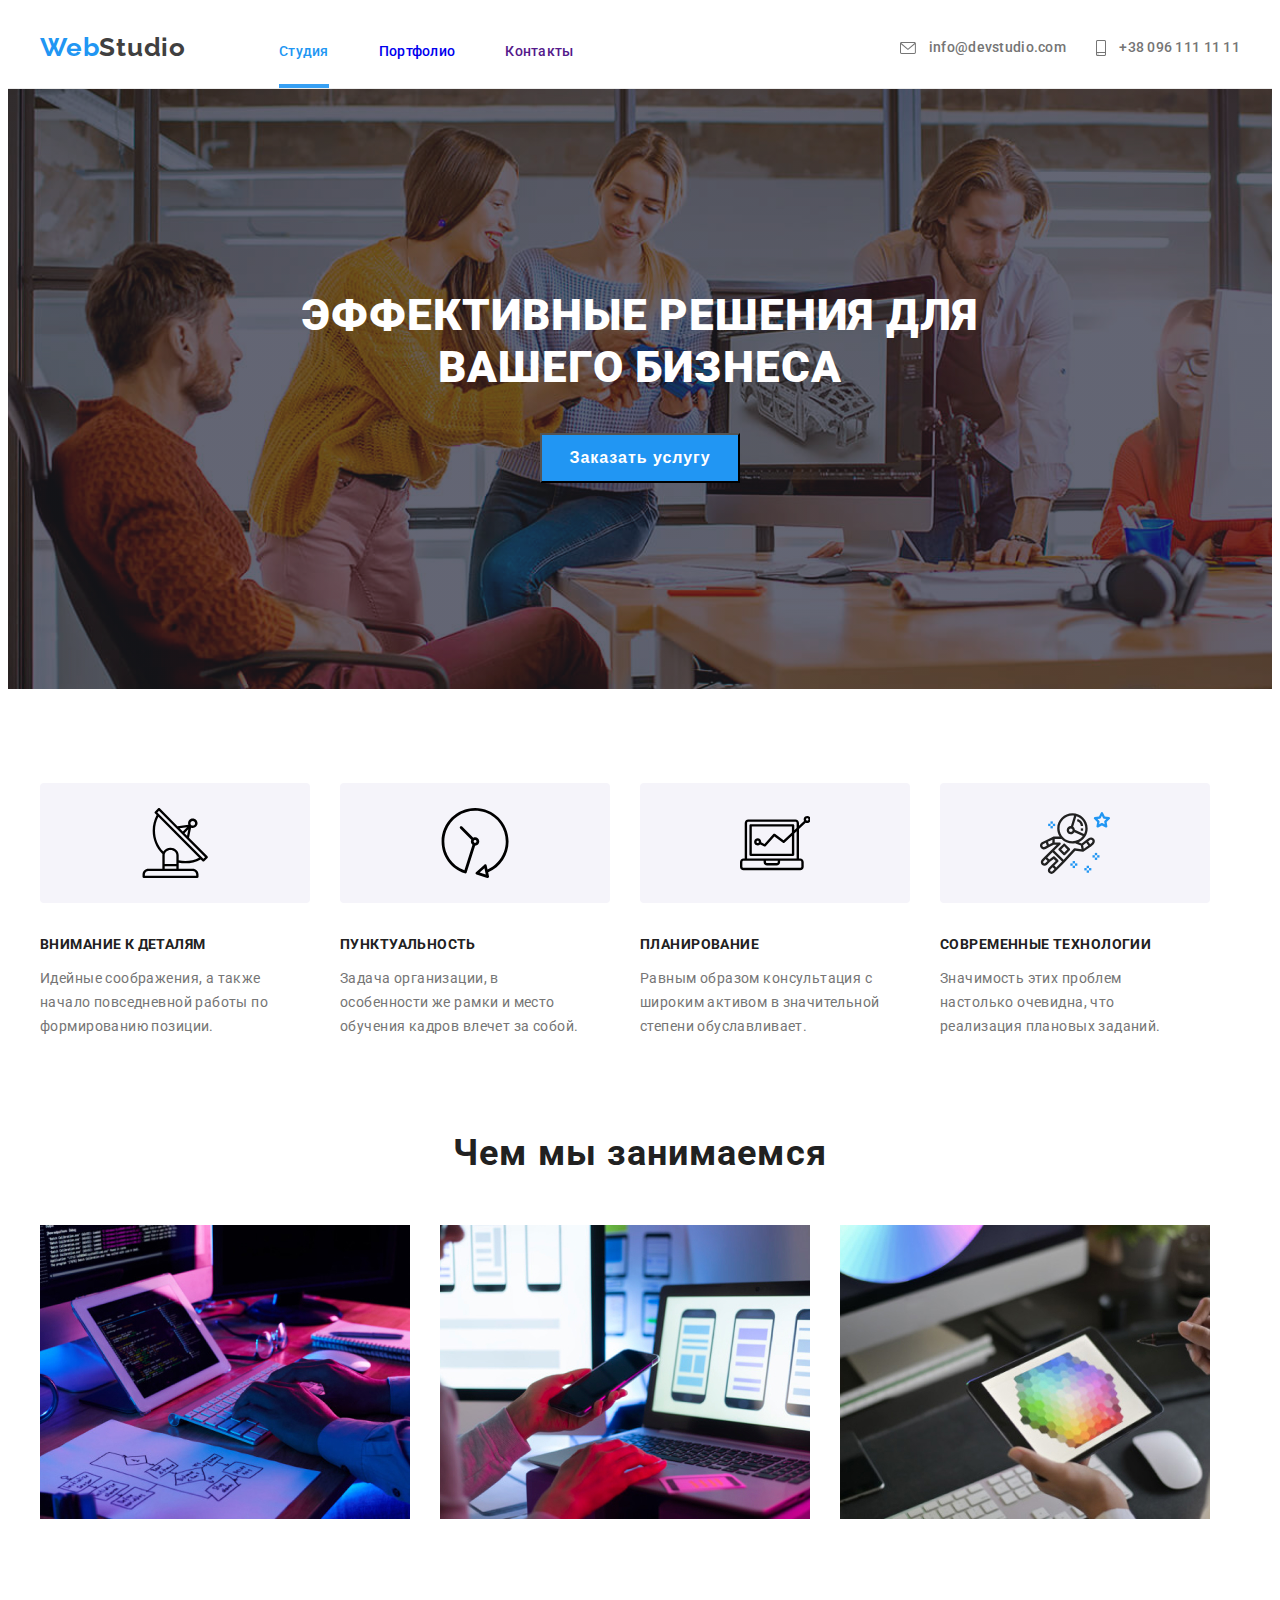
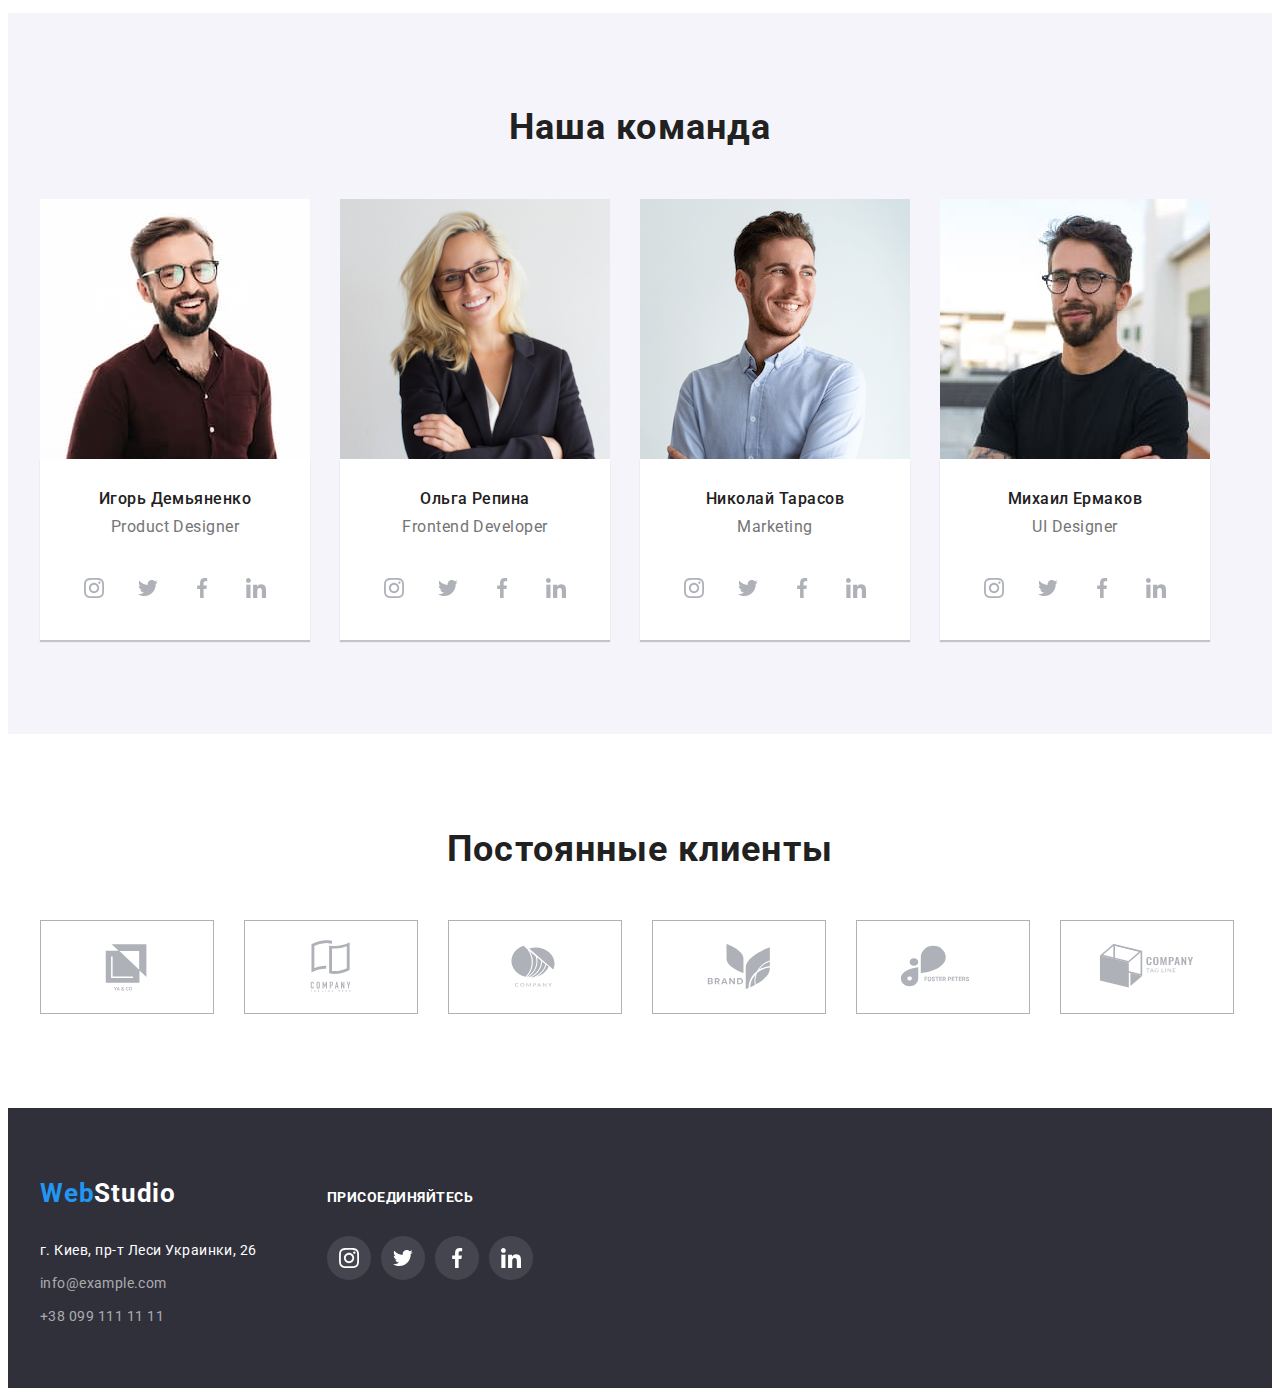
==== commit 00158d59: "Added class visually-hidden h2" ====
--- a/index.html
+++ b/index.html
@@ -278,7 +278,7 @@
         <div class="container block">
             <!-- Basement site -->
             <div class="contact">
-                <a class="logotype grow-pad centering" aria-label="Ссылка на страницу" href="./index.html"><span
+                <a class="logotype grow-pad" aria-label="Ссылка на страницу" href="./index.html"><span
                         class="site-link">Web</span>Studio</a>
                 <address class="info">
                     <p class="contact-details no-italic"> г. Киев, пр-т Леси Украинки, 26 </p>
--- a/css/style.css
+++ b/css/style.css
@@ -29,6 +29,9 @@
 .section {
   padding-top: 94px;
   padding-bottom: 94px;
+}
+br {
+  display: none;
 }
 
 .container {
@@ -385,7 +388,7 @@
   font-size: 26px;
   line-height: 1.93;
   color: white;
-  padding-top: 9px;
+  display: flex;
 }
 /* Значение в адресе */
 .contact-details {
@@ -393,7 +396,8 @@
   font-size: 14px;
   line-height: 1.71;
   color: #ffffff;
-  padding-top: 20px;
+  margin-top: 20px;
+  margin-bottom: 9px;
 }
 .info .link-mail {
   font-weight: 400;
@@ -409,6 +413,7 @@
   font-size: 14px;
   line-height: 1.71;
   color: rgba(255, 255, 255, 0.6);
+  margin-top: 9px;
 }
 
 /* Start flexbox model */
@@ -688,7 +693,9 @@
   line-height: 1, 72;
   text-transform: uppercase;
 }
-
+.text:last-of-type {
+  margin-top: 0px;
+}
 /* HOVER FOR ICONS */
 
 .block-list {
@@ -929,7 +936,6 @@
 .titles .btn-option:hover,
 .titles .btn-option:focus {
   background-color: #2196f3;
-  transition: background-color 850ms cubic-bezier(0.4, 0, 0.2, 1);
   color: #ffffff;
   box-shadow: 0px 2px 2px 0px #00000012;
 }
@@ -1104,7 +1110,7 @@
   padding-left: 8px;
   vertical-align: middle;
   margin-right: 8px;
-  transition-property: background-color;
+  transition-property: background-color, color, box-shadow;
   transition-duration: 250ms;
   transition-timing-function: cubic-bezier(0.4, 0, 0.2, 1);
 }
@@ -1173,9 +1179,6 @@
   list-style: none;
   flex-wrap: wrap;
   display: flex;
-  margin-left: -30px;
-  margin-top: -30px;
-  margin-bottom: 94px;
 }
 
 .projects-box {
@@ -1318,11 +1321,13 @@
   transition: background-color 250ms cubic-bezier(0.4, 0, 0.2, 1);
 }
 .list-of-file > .feature {
+  list-style-type: none;
   border: 1px solid rgba(238, 238, 238, 1);
-  flex-basis: calc((100% - 3 * 30px) / 3);
-  list-style: none;
-  margin-left: 30px;
-  margin-top: 30px;
+  flex-basis: calc((100% - 2 * 30px) / 3);
+  margin-right: 30px;
+}
+.list-of-file  .feature:nth-of-type(3n) {
+  margin-right: 0px;
 }
  
 .basement > p {
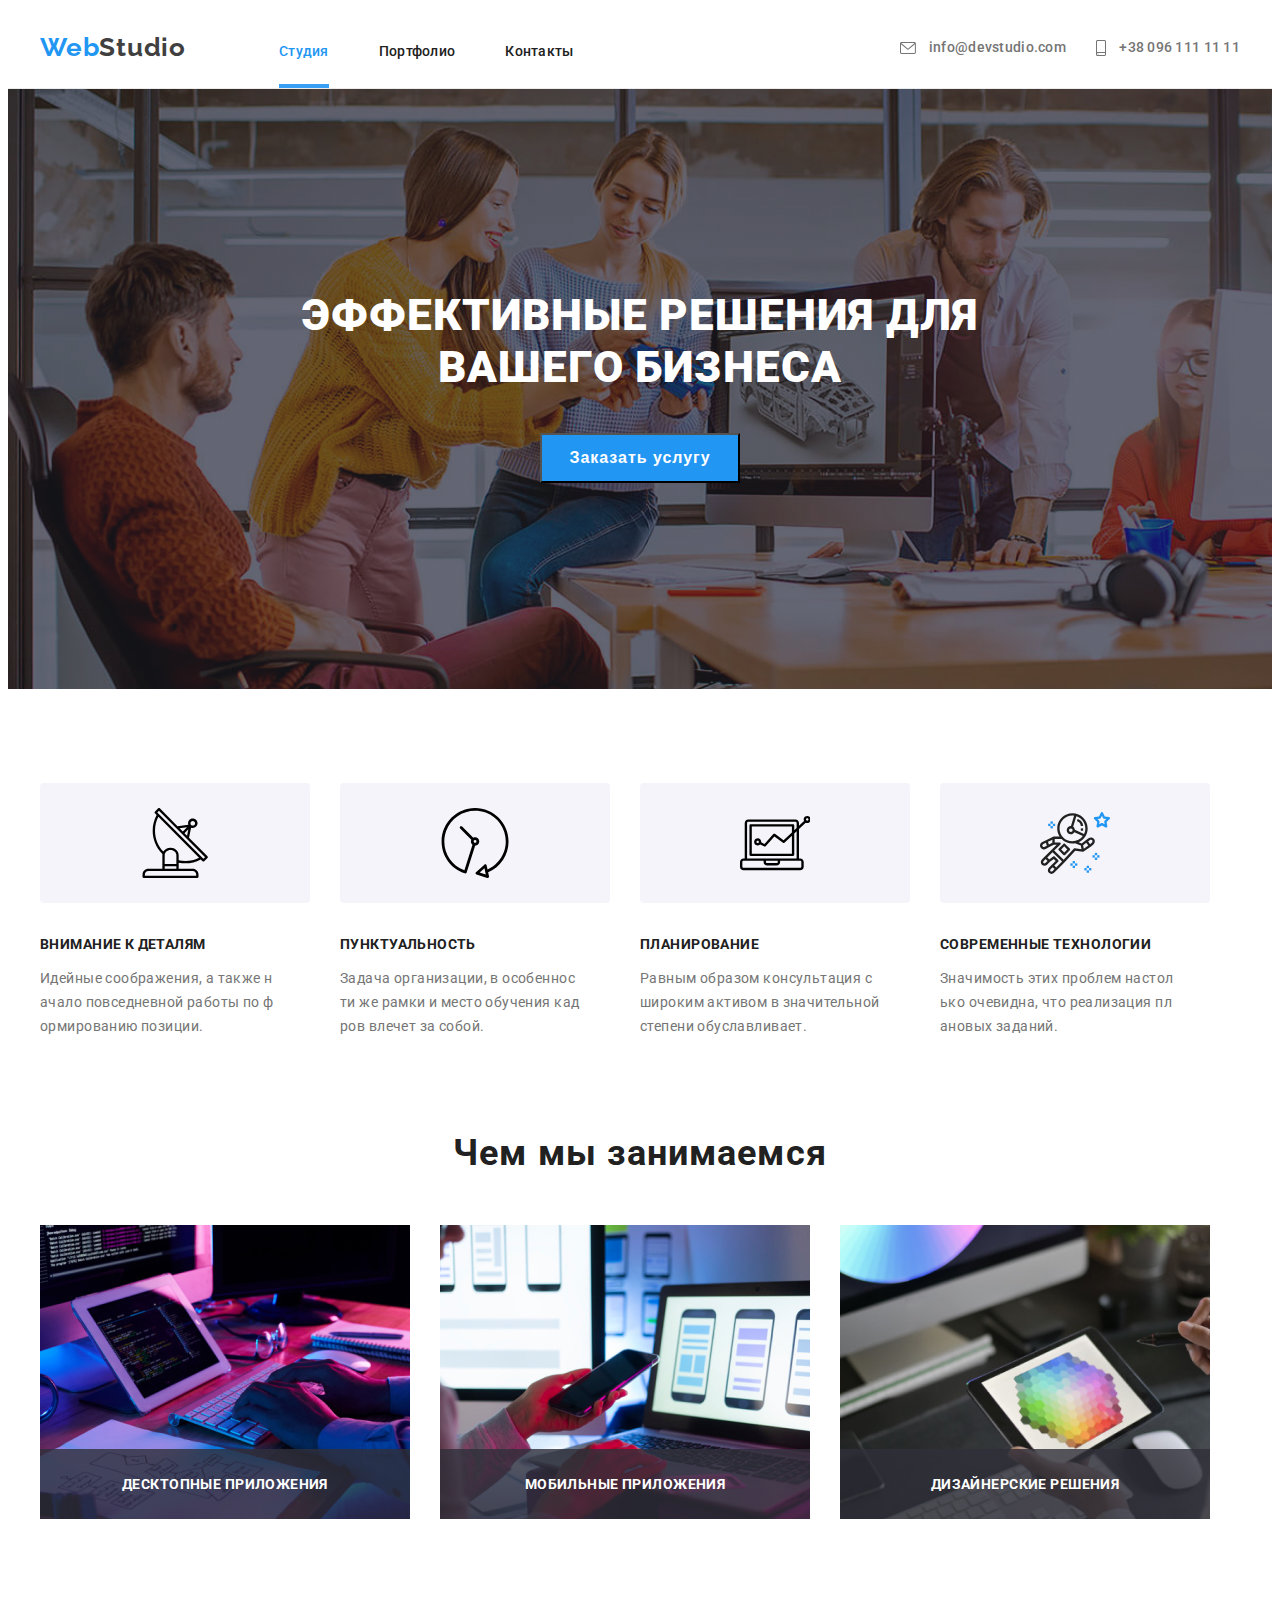
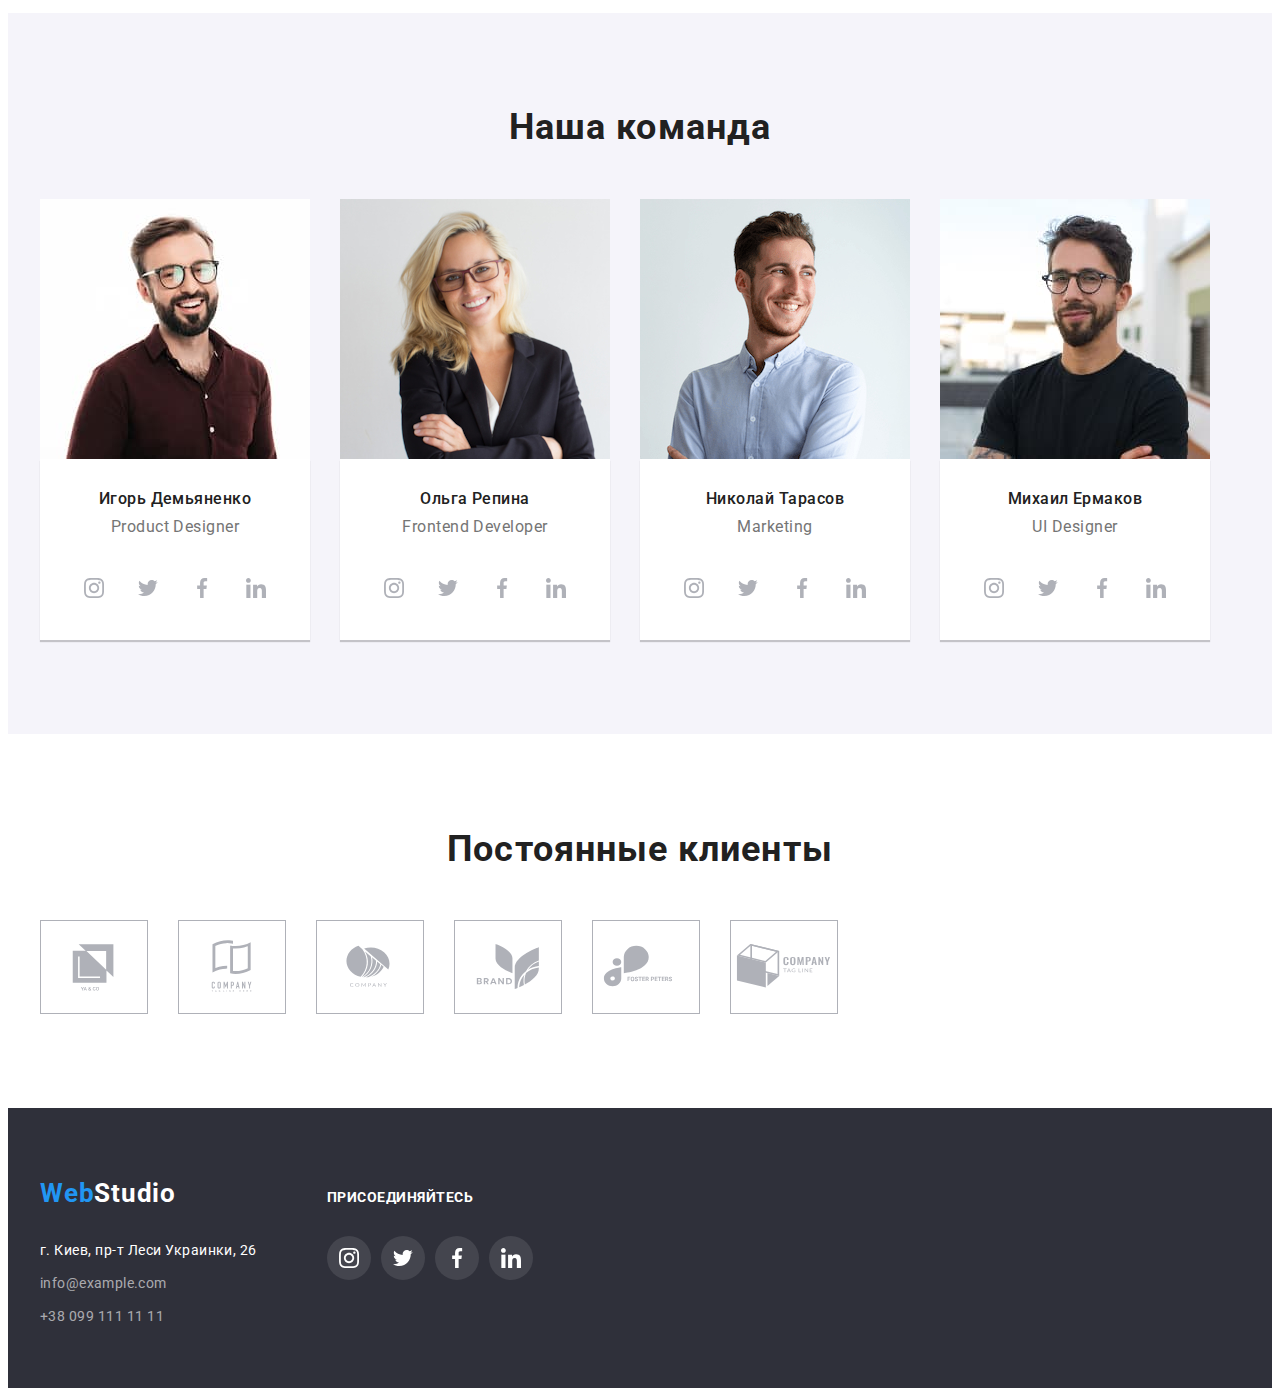
==== commit b3c531f1: "Changes hover" ====
--- a/index.html
+++ b/index.html
@@ -110,11 +110,10 @@
                 <h2 class="subtitle-1">Чем мы занимаемся</h2>
                 <ul class="worker-list">
                     <li class="picture"><img src="./images/photo1.jpg" alt="Разработка интернет-магазина" width="370">
-                    </li>
-                    <li class="picture"><img src="./images/photo2.jpg" alt="Рекламируем ваш продукт" width="370"></li>
-                    <li class="picture"><img src="./images/photo3.jpg" alt="Аналитика качества графического содержания"
-                            width="370">
-                    </li>
+                        <div class="description-of-the-pic"><p>Десктопные приложения</p></div>
+                    </li>
+                    <li class="picture"><img src="./images/photo2.jpg" alt="Рекламируем ваш продукт" width="370">  <div  class="description-of-the-pic"><p>Мобильные приложения</p></div></li>
+                    <li class="picture"><img src="./images/photo3.jpg" alt="Аналитика качества графического содержания" width="370">  <div  class="description-of-the-pic"><p>Дизайнерские решения</p></div></li>
                 </ul>
             </div>
         </section>
--- a/css/style.css
+++ b/css/style.css
@@ -82,9 +82,14 @@
   line-height: 1.14;
   letter-spacing: 0.02em;
   transition: color 250ms cubic-bezier(0.4, 0, 0.2, 1);
+  color: rgba(33, 33, 33, 1)
 }
 
 /* Add ps-style hover and active for nav unit */
+.site-nav .link:active {
+  color: rgba(33, 33, 33, 1)
+
+}
 .site-nav .link:hover,
 .site-nav .link:focus {
   color: #2196f3;
@@ -116,6 +121,7 @@
 }
 .e-mail:hover .contact-mail {
   fill: var(--basic-bg-color);
+  transition: fill 250ms cubic-bezier(0.4, 0, 0.2, 1);
 }
 .contact-1:hover svg {
   fill: rgba(33, 150, 243, 1);
@@ -127,7 +133,7 @@
   line-height: 1.14;
   letter-spacing: 0.02em;
   color: #2196f3;
-  transition-property: background-color;
+  transition-property: color;
   transition-duration: 250ms;
   transition-timing-function: cubic-bezier(0.4, 0, 0.2, 1);
 }
@@ -193,6 +199,7 @@
   margin-right: 10px;
   vertical-align: middle;
   fill: rgba(117, 117, 117, 1);
+  transition: fill 250ms cubic-bezier(0.4, 0, 0.2, 1);
 }
 .contact-mail {
   width: 10px;
@@ -318,6 +325,10 @@
   font-size: 14px;
   line-height: 1.71;
   padding-right: 30px;
+  max-height: 75px;
+  word-break: break-all;
+  overflow: hidden;
+  hyphens: auto;
 }
 .activity-list .items h3 {
   font-weight: 700;
@@ -486,7 +497,7 @@
   display: flex;
 }
 .activity-list .items {
-  flex-basis: 270px;
+  max-width: 270px;
   margin-right: 30px;
 }
 .activity-list .items:last-child {
@@ -556,14 +567,13 @@
   height: 92px;
   justify-content: center;
   text-decoration: none;
-  transition: color 250ms cubic-bezier(0.4, 0, 0.2, 1)
 }
 .figure svg {
   fill: rgba(175, 177, 184, 1);
+  transition: fill 250ms cubic-bezier(0.4, 0, 0.2, 1)
 }
 .figure:hover svg {
   fill: rgba(33, 150, 243, 1);
-  transition: fill 250ms cubic-bezier(0.4, 0, 0.2, 1);
 }
 .customers > li:hover {
   border: 1px solid rgba(33, 150, 243, 1);
@@ -582,8 +592,6 @@
   transition: border 250ms cubic-bezier(0.4, 0, 0.2, 1);
   flex-basis: calc((100%-150px) / 6);
   margin-right: 30px;
-  min-width: none;
-  width: 172px;
   min-height: 92px;
   border: 1px solid rgba(175, 177, 184, 1);
 }
@@ -650,6 +658,7 @@
   width: 20px;
   height: 20px;
   fill: rgba(255, 255, 255, 1);
+  transition: fill 250ms cubic-bezier(0.4, 0, 0.2, 1);
 }
 .block-icon ul {
   display: flex;
@@ -696,6 +705,30 @@
 .text:last-of-type {
   margin-top: 0px;
 }
+/* Name for picture */
+.worker-list .picture {
+  display: block;
+  position: relative;
+}
+.description-of-the-pic {
+position: absolute;
+display: inline-flex;
+align-items: center;
+justify-content: center;
+width: 370px;
+height: 70px;
+top: 224px;
+background-color:  rgba(47, 48, 58, 0.8);
+} 
+.worker-list .description-of-the-pic p {
+text-transform: uppercase;
+font-weight: 700;
+font-style: normal;
+font-size: 14px;
+line-height: 1.17;
+text-align: center;
+font-family: Roboto, sans-serif;
+}
 /* HOVER FOR ICONS */
 
 .block-list {
@@ -925,13 +958,14 @@
   line-height: 1, 62;
   text-align: center;
   letter-spacing: 0.03em;
-  color: #212121;
-  background-color: #f5f4fa;
-  border-color: #f5f4fa;
+  color: rgba(33, 33, 33, 1);
+  background-color: rgba(245, 244, 250, 1);
+  outline: 0 !important;
 }
 .titles .btn-option::-moz-focus-inner,
 .titles .btn-option::-moz-focus-outer {
   border: 0;
+  padding: 0;
 }
 .titles .btn-option:hover,
 .titles .btn-option:focus {
@@ -1110,6 +1144,8 @@
   padding-left: 8px;
   vertical-align: middle;
   margin-right: 8px;
+  outline: 0px;
+  border: 0;
   transition-property: background-color, color, box-shadow;
   transition-duration: 250ms;
   transition-timing-function: cubic-bezier(0.4, 0, 0.2, 1);
@@ -1127,6 +1163,11 @@
   height: 38px;
   padding-left: 8px;
   margin-right: 8px;
+  outline: 0px;
+  border: 0;
+  transition-property: background-color, color, box-shadow;
+  transition-duration: 250ms;
+  transition-timing-function: cubic-bezier(0.4, 0, 0.2, 1);
 }
 .btn-option-size-third {
   font-weight: 500;
@@ -1142,6 +1183,11 @@
   height: 38px;
   padding-left: 8px;
   margin-right: 8px;
+  outline: 0px;
+  border: 0;
+  transition-property: background-color, color, box-shadow;
+  transition-duration: 250ms;
+  transition-timing-function: cubic-bezier(0.4, 0, 0.2, 1);
 }
 .btn-option-size-fourth {
   font-weight: 500;
@@ -1157,6 +1203,11 @@
   height: 38px;
   padding-left: 8px;
   margin-right: 8px;
+  outline: 0px;
+  border: 0;
+  transition-property: background-color, color, box-shadow;
+  transition-duration: 250ms;
+  transition-timing-function: cubic-bezier(0.4, 0, 0.2, 1);
 }
 .btn-option-size-fifth {
   font-weight: 500;
@@ -1171,6 +1222,11 @@
   width: 103px;
   height: 38px;
   padding-left: 8px;
+  outline: 0px;
+  border: 0;
+  transition-property: background-color, color, box-shadow;
+  transition-duration: 250ms;
+  transition-timing-function: cubic-bezier(0.4, 0, 0.2, 1);
 }
 
 .list-of-file {
@@ -1207,6 +1263,7 @@
 }
 
 .hover-text {
+  padding: 63px 24px;
   position: absolute;
   display: flex;
   align-items: center;
@@ -1227,7 +1284,9 @@
   transform: translateY(100%);
   width: 100%;
   height: 100%;
+  padding: 63px 24px;
   background: rgba(33, 150, 243, 0.9);
+
   transition: transform 250ms cubic-bezier(0.4, 0, 0.2, 1);
 }
 .link-to-project:hover .hover-card {
@@ -1242,12 +1301,19 @@
   background: rgba(33, 150, 243, 0.9);
   transition: background-color 250ms cubic-bezier(0.4, 0, 0.2, 1);
   opacity: 1;
+  /* max-height: 168px; */
 }
 
 .list-of-file .hover-text .text-p {
+  max-height: 168px;
   font-size: 18px;
   font-weight: 400;
   color: #ffffff;
+  overflow-wrap: normal;
+  word-break: keep-all;
+  font-style: normal;
+  line-height: 1.55;
+  letter-spacing: 0.03em;
 }
 
 /* .projects-box:hover .hover-text {
@@ -1325,11 +1391,20 @@
   border: 1px solid rgba(238, 238, 238, 1);
   flex-basis: calc((100% - 2 * 30px) / 3);
   margin-right: 30px;
+  margin-bottom: 30px;
 }
 .list-of-file  .feature:nth-of-type(3n) {
   margin-right: 0px;
 }
- 
+.list-of-file  .feature:nth-of-type(7) {
+  margin-bottom: 0px;
+}
+.list-of-file  .feature:nth-of-type(8) {
+  margin-bottom: 0px;
+}
+.list-of-file  .feature:nth-of-type(9) {
+  margin-bottom: 0px;
+}
 .basement > p {
   width: 145px;
   height: 31px;
